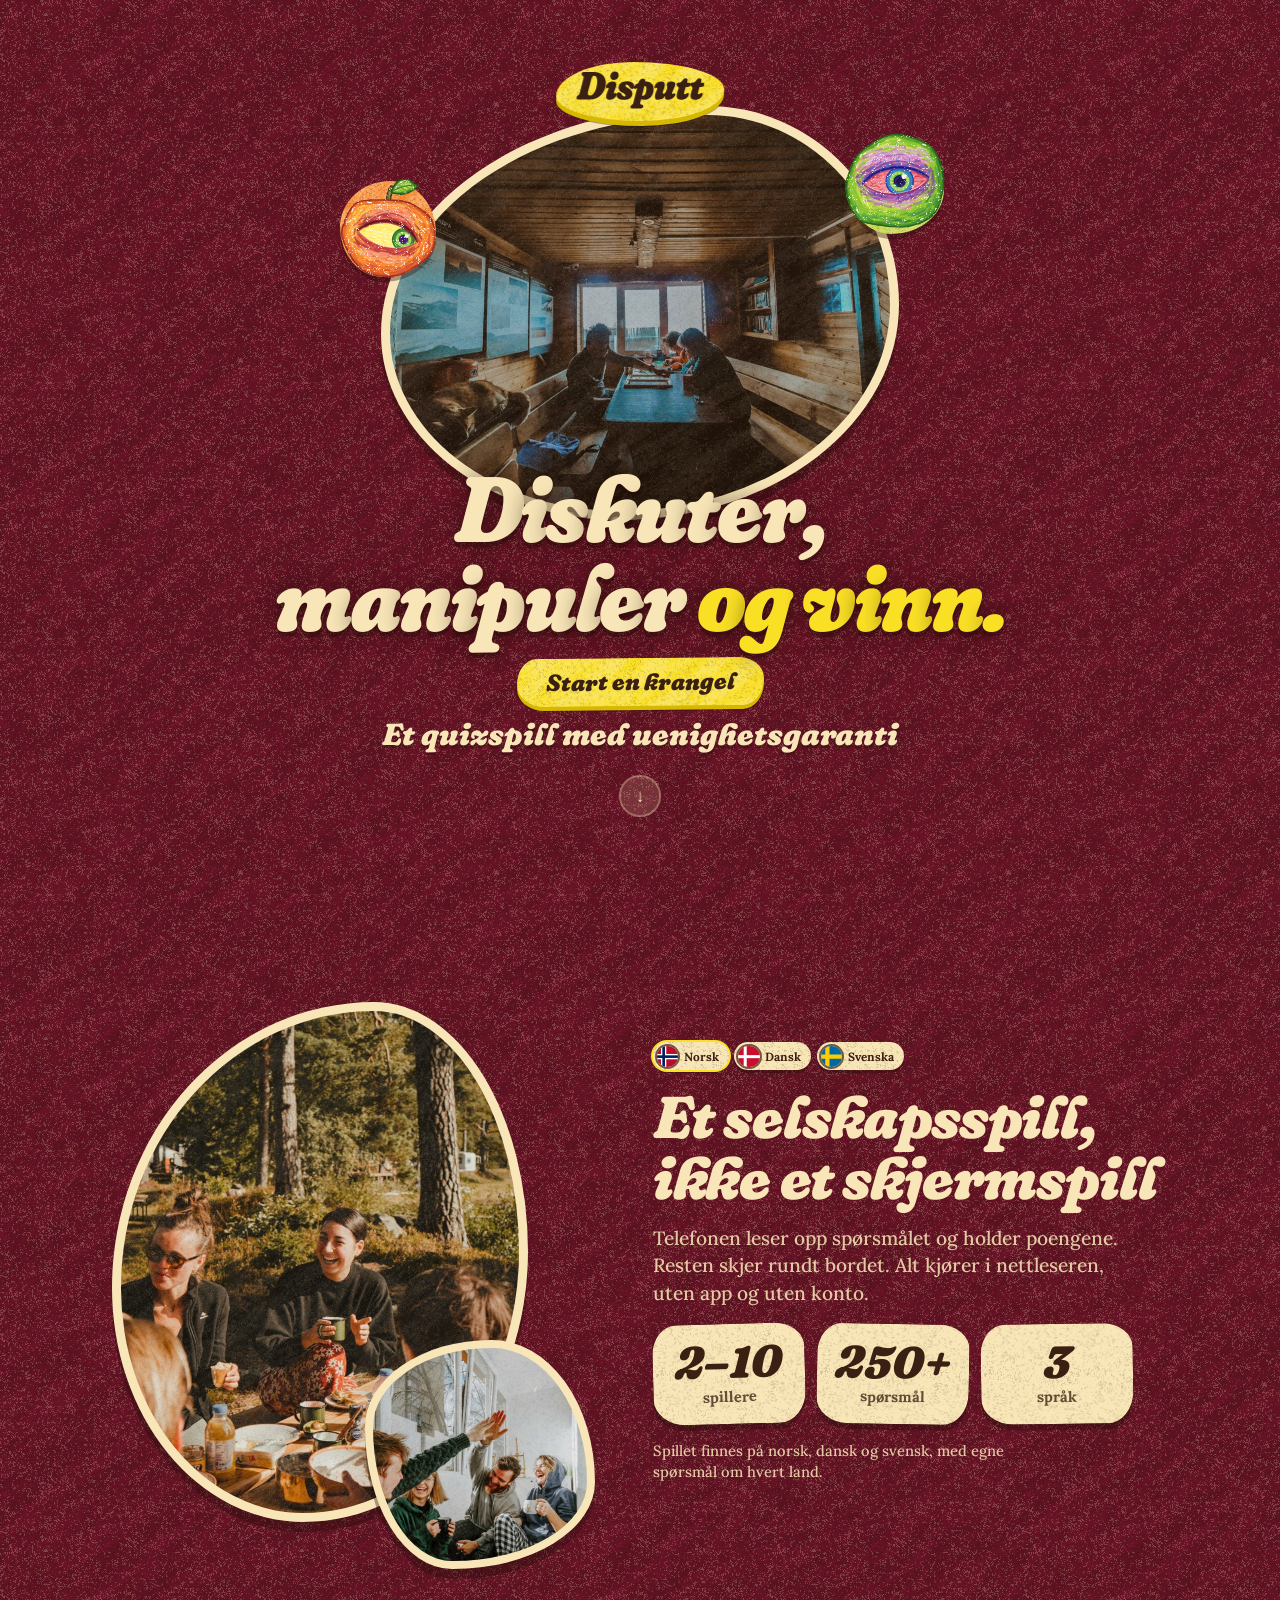
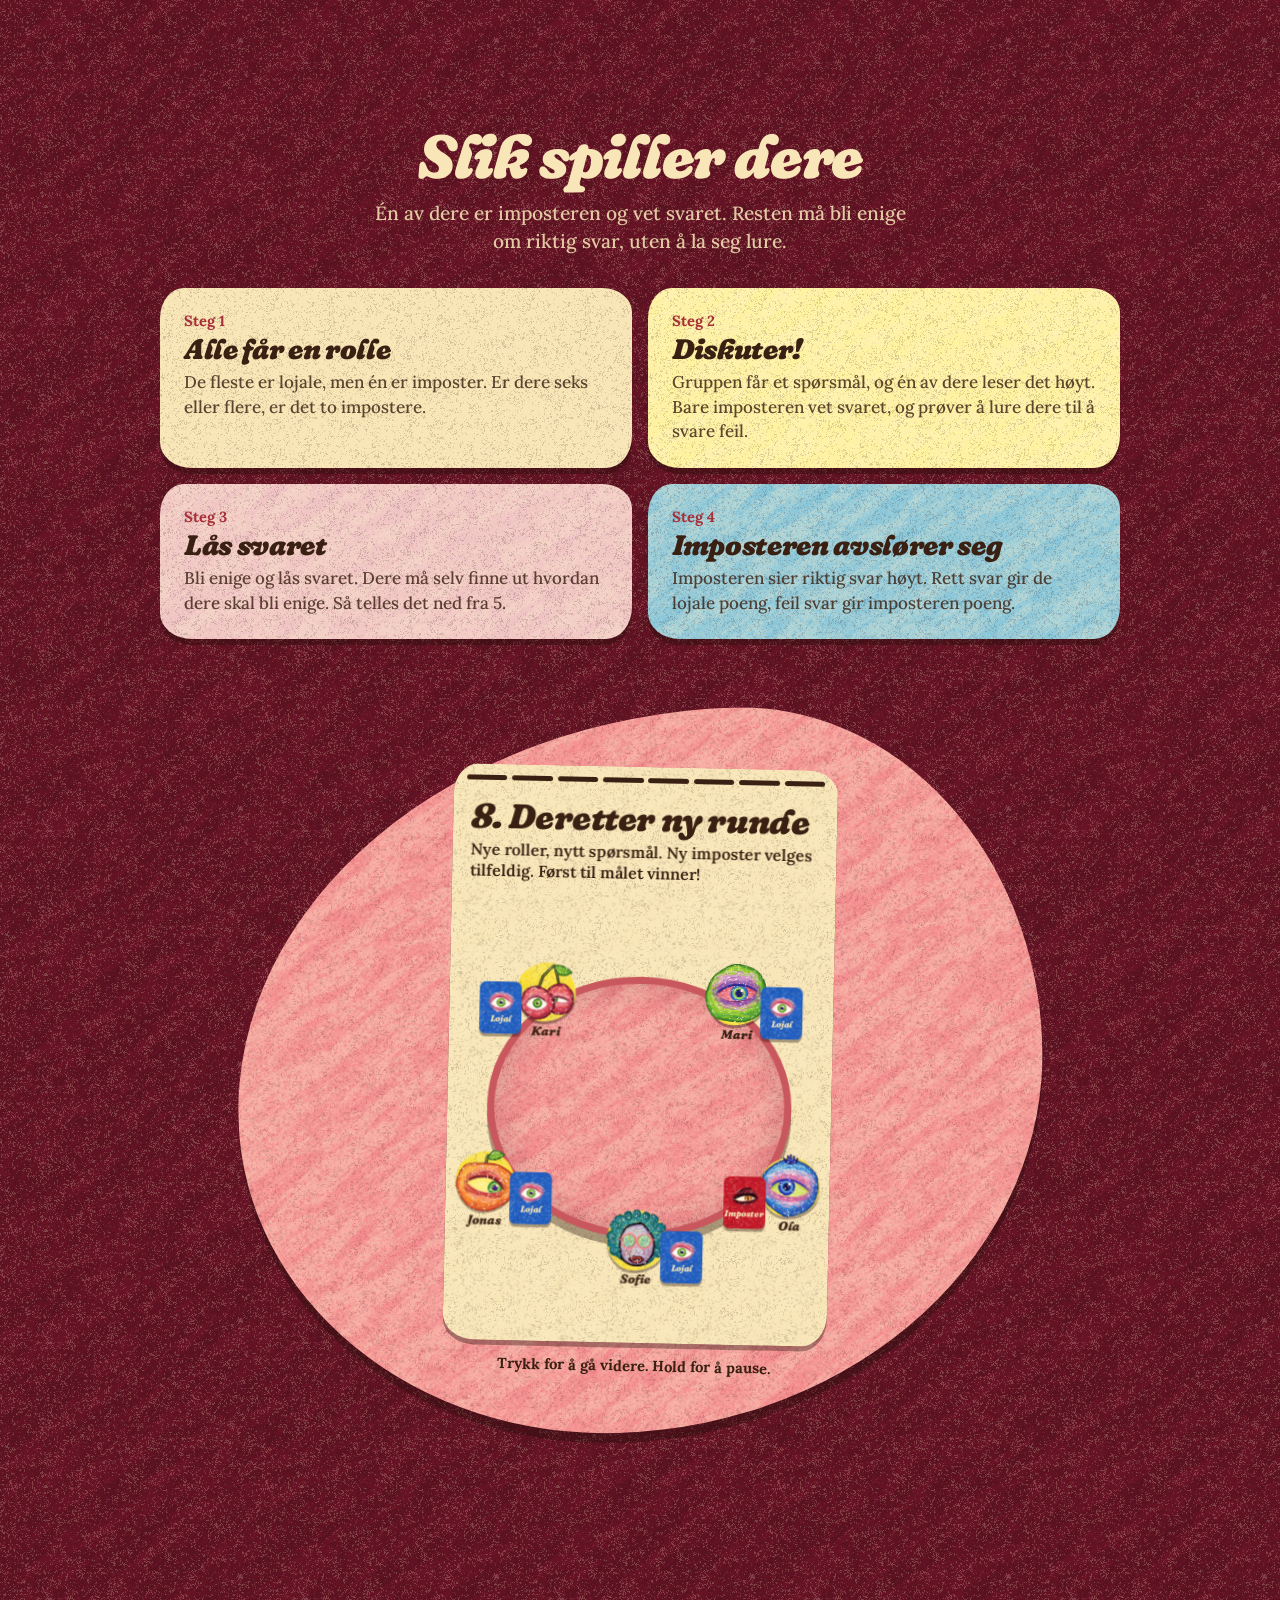
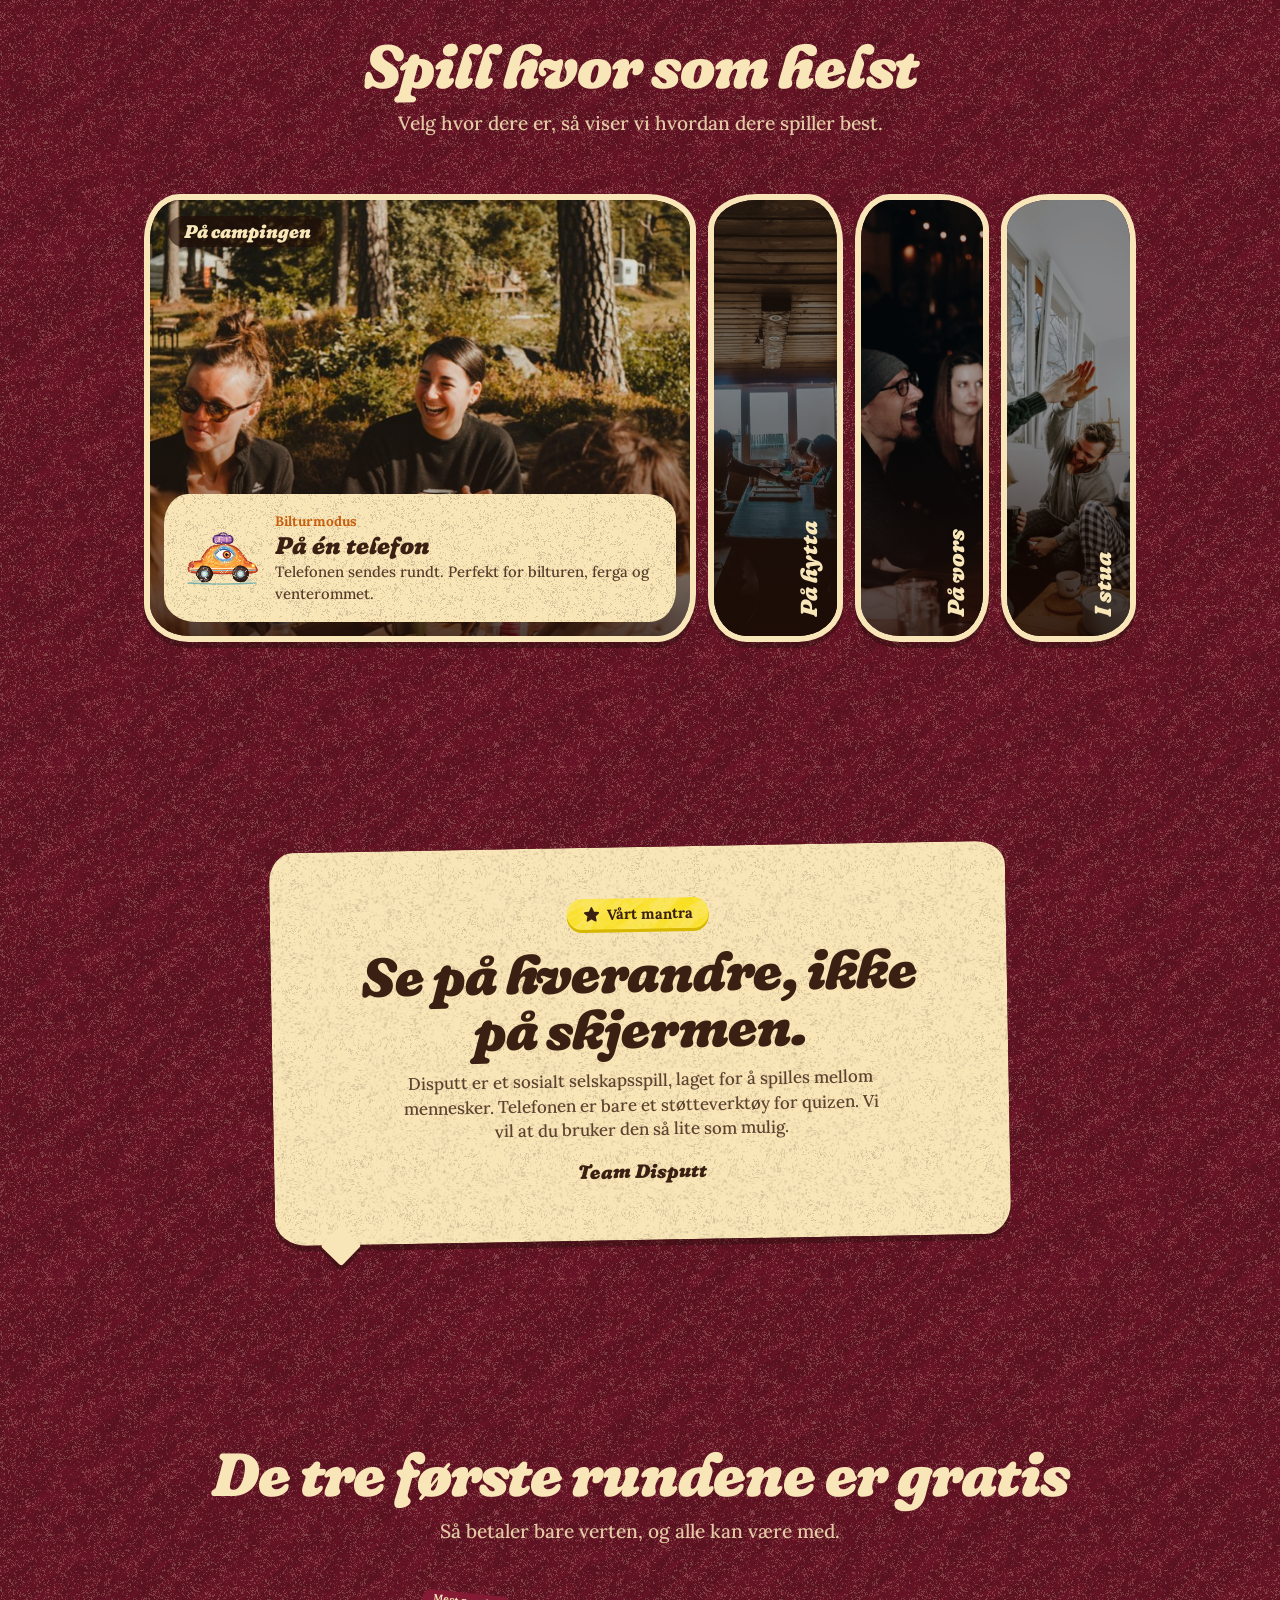
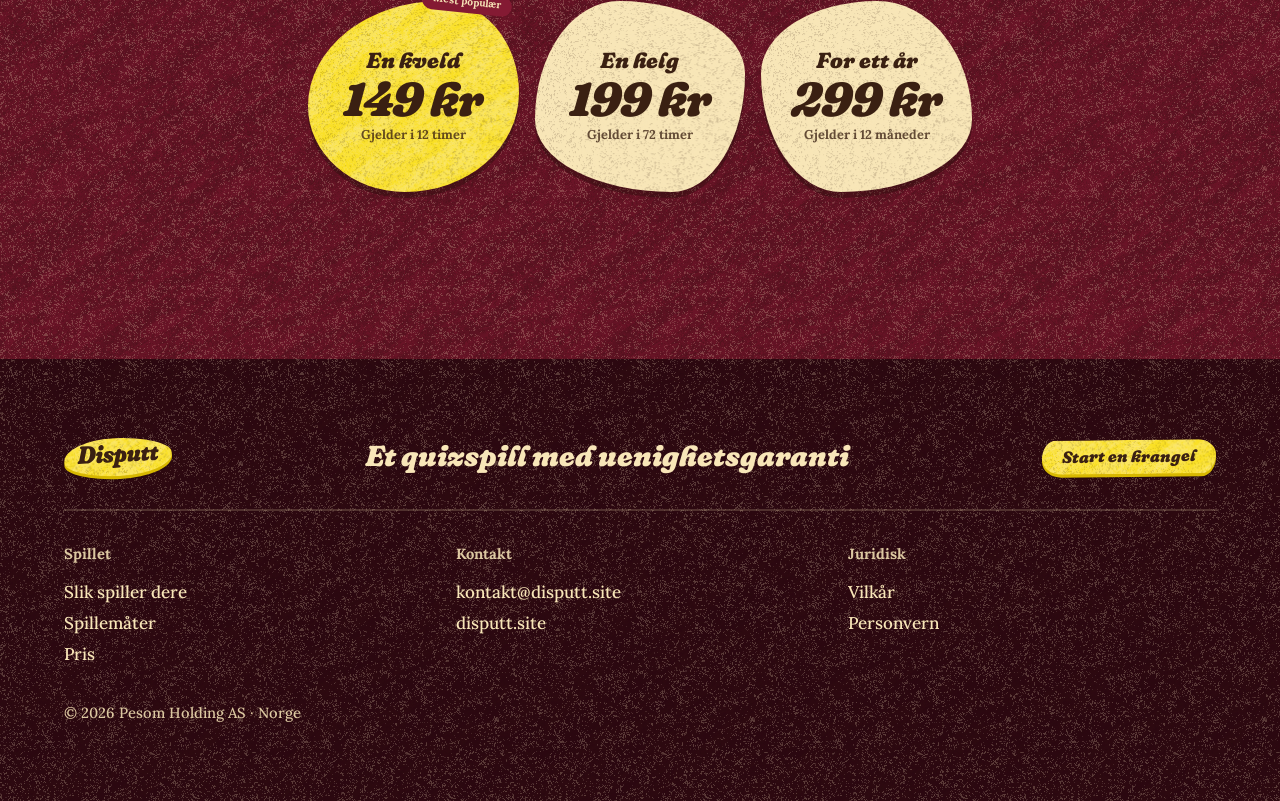
==== index.html @ 60e78ee9 "Ny seksjon «Spill hvor som helst»: fire bildestriper der den valgte vokser og viser modusen (norsk, " ====
<!doctype html>
<html lang="nb" data-sprak="no">
<head>
<meta charset="utf-8">
<meta name="viewport" content="width=device-width, initial-scale=1, viewport-fit=cover">
<title>Disputt: Diskuter, manipuler og vinn</title>
<meta name="description" content="Disputt er et quizspill med uenighetsgaranti for 2–10 venner. Én av dere er imposteren som vet svaret og prøver å lure resten. Ingen app, ingen konto.">
<link rel="canonical" href="https://playdisputt.com/">
<link rel="alternate" hreflang="nb" href="https://playdisputt.com/">
<link rel="alternate" hreflang="da" href="https://playdisputt.com/da/">
<link rel="alternate" hreflang="sv" href="https://playdisputt.com/sv/">
<link rel="alternate" hreflang="x-default" href="https://playdisputt.com/">
<meta name="theme-color" content="#6a1428">
<meta property="og:type" content="website">
<meta property="og:site_name" content="Disputt">
<meta property="og:locale" content="nb_NO">
<meta property="og:title" content="Disputt: Diskuter, manipuler og vinn">
<meta property="og:description" content="Et quizspill med uenighetsgaranti for 2–10 venner. Én av dere er imposteren og prøver å lure resten.">
<meta property="og:url" content="https://playdisputt.com/">
<meta property="og:image" content="https://playdisputt.com/assets/share/disputt-delingsbilde.jpg">
<meta name="twitter:card" content="summary_large_image">
<link rel="apple-touch-icon" href="/assets/icons/apple-touch-icon.png">
<script>try{var s=localStorage.getItem("playdisputt:sprak");if((s==="da"||s==="sv")&&location.pathname==="/"&&!location.hash)location.replace("/"+s+"/"+location.search)}catch(e){}</script>
<link rel="icon" href="/favicon.svg" type="image/svg+xml">
<link rel="preload" href="/assets/fonts/fraunces-italic.woff2" as="font" type="font/woff2" crossorigin>
<link rel="stylesheet" href="/css/tokens.css">
<link rel="stylesheet" href="/css/base.css">
<link rel="stylesheet" href="/css/components.css">
<link rel="stylesheet" href="/css/landing.css">
<style>

.zz { display: grid; grid-template-columns: 1fr 1.1fr; gap: clamp(2rem, 6vw, 6rem); align-items: center; }
.zz.rev .zt { order: -1; }
.zz .blob { width: min(100%, 26rem); aspect-ratio: 4 / 5; justify-self: center; }
.zt { display: grid; gap: var(--s-4); align-content: center; }
.zt .nums { justify-content: flex-start; }
.mini2 { display: grid; gap: var(--s-4); }
.mini2 .mode { grid-template-columns: 5rem 1fr; align-items: center; gap: var(--s-1) var(--s-4); padding: var(--s-4) var(--s-5); }
.mini2 .mode img { grid-row: span 3; width: 5rem; }
.mini2 .mode h3 { font-size: 1.4rem; }
.bubbles { display: grid; grid-template-columns: repeat(3, minmax(0, 1fr)); gap: var(--s-5); align-items: start; margin-top: var(--s-6); }
.bubbles .quote { padding: 2.8rem 2.4rem; }
.bubbles .quote:nth-child(1) { border-radius: var(--blob-b); rotate: -2deg; } .bubbles .quote:nth-child(2) { border-radius: var(--blob-c); margin-top: 2.4rem; rotate: 1.5deg; } .bubbles .quote:nth-child(3) { border-radius: var(--blob-d); rotate: -1deg; }
.bubbles .quote p { font-size: 1.2rem; }
.ratebar { display: flex; flex-wrap: wrap; align-items: center; justify-content: center; gap: var(--s-5); }
.coins { display: grid; grid-template-columns: repeat(3, minmax(0, 1fr)); gap: var(--s-5); max-width: 60rem; margin-inline: auto; }
.coin { position: relative; display: grid; justify-items: center; align-content: center; gap: 0.3rem; aspect-ratio: 1; padding: var(--s-5); text-align: center; color: var(--ink); background: var(--tex-grain), var(--cream); box-shadow: var(--shadow-2); }
.coin:nth-child(1) { border-radius: var(--blob-a); background: var(--tex-grain), var(--tex-light), var(--yellow); } .coin:nth-child(2) { border-radius: var(--blob-b); } .coin:nth-child(3) { border-radius: var(--blob-c); }
.coin b { font-family: var(--font-display); font-weight: 900; font-size: 1.36rem; line-height: 1.1; }
.coin .p { font-family: var(--font-display); font-weight: 900; font-size: clamp(2.6rem, 5.6vw, 4.2rem); line-height: 1; }
.coin span { font-weight: 700; color: rgb(var(--ink-rgb) / 0.78); }
.coin em { position: absolute; top: 12%; right: 10%; padding: 0.15rem 0.7rem; border-radius: var(--r-pill); font-style: normal; font-size: 0.78rem; font-weight: 800; color: var(--cream); background: var(--burgundy-600); rotate: 6deg; }
@media (max-width: 52rem) { .zz { grid-template-columns: 1fr; } .zz.rev .zt { order: 0; } .zz .blob { width: min(76vw, 21rem); } .bubbles { grid-template-columns: 1fr; } .bubbles .quote:nth-child(2) { margin-top: 0; } }

.zz .zt .lead { max-width: 30rem; }
.numbox { display: grid; grid-template-columns: repeat(3, minmax(0, 1fr)); gap: var(--s-3); max-width: 30rem; }
.numbox .card { display: grid; gap: 0.1rem; padding: var(--s-4) var(--s-3); text-align: center; }
.numbox .card:nth-child(1) { rotate: -1.5deg; } .numbox .card:nth-child(2) { rotate: 1deg; } .numbox .card:nth-child(3) { rotate: -0.8deg; }
.numbox b { font-family: var(--font-display); font-weight: 900; font-size: clamp(1.9rem, 3.6vw, 2.8rem); line-height: 1; }
.numbox span { font-size: var(--fs-small); font-weight: 700; color: rgb(var(--ink-rgb) / 0.78); }
.langs { display: grid; gap: var(--s-3); }
.langs p { font-size: var(--fs-small); color: var(--fg-muted); max-width: 26rem; }
.lrow { display: flex; flex-wrap: wrap; gap: 0.35rem; }
.lchip { display: inline-flex; align-items: center; gap: 0.35rem; padding: 0.21rem 0.63rem 0.21rem 0.25rem; font-size: 0.74rem; border-radius: var(--r-pill); font-weight: 800; color: var(--ink); background: var(--tex-grain), var(--cream); box-shadow: var(--shadow-1); }
a.lchip { text-decoration: none; transition: transform 0.25s var(--ease), box-shadow 0.25s; }
a.lchip:hover { transform: translateY(-2px) rotate(-1.5deg); }
a.lchip[aria-current] { box-shadow: 0 0 0 2px var(--yellow), var(--shadow-1); }
.lflag { position: relative; display: block; width: 1.33rem; aspect-ratio: 1; border-radius: 50%; overflow: hidden; box-shadow: 0 0 0 2px rgb(var(--ink-rgb) / 0.7); }
.lflag svg { display: block; width: 100%; height: 100%; }
.story-col { display: grid; justify-items: center; gap: var(--s-3); }
#rules { width: min(100%, 24rem); }
.story-col .rgS { width: 100%; }
.story-hint { font-size: var(--fs-small); color: var(--fg-muted); text-align: center; }
.calm .rv { transform: none; filter: none; transition: opacity 0.9s ease; transition-delay: var(--d, 0s); }
.calm .blob.rv { transform: none; }
.calm .rv.in { opacity: 1; }
.btn--slim { white-space: nowrap; }
/* the second blob over the first, at its bottom right */
.mantra { position: relative; display: grid; gap: var(--s-4); justify-items: center; padding: clamp(2rem, 5vw, 3.2rem) clamp(1.5rem, 5vw, 3.5rem) clamp(2.2rem, 5vw, 3.4rem); margin: 0; text-align: center; rotate: -1deg; }
.mantra::after { content: ''; position: absolute; left: 3.2rem; bottom: -0.9rem; width: 1.8rem; height: 1.8rem; background: var(--cream); rotate: 45deg; border-radius: 0.2rem; box-shadow: 4px 4px 0 var(--edge); z-index: -1; }
.mchip { display: inline-flex; align-items: center; gap: 0.45rem; padding: 0.3rem 0.95rem; border-radius: var(--r-pill); font-weight: 800; font-size: var(--fs-small); background: var(--tex-light), var(--yellow); box-shadow: 0 3px 0 var(--yellow-deep); }
.mchip svg { width: 1.1rem; height: 1.1rem; }
.mantra blockquote { margin: 0; display: grid; gap: var(--s-3); }
.mantra .m1 { font-family: var(--font-display); font-weight: 900; font-size: clamp(2rem, 5vw, 3.4rem); line-height: 1.02; letter-spacing: -0.02em; }
.mantra blockquote p:not(.m1) { max-width: 30rem; margin-inline: auto; color: rgb(var(--ink-rgb) / 0.82); }
.mantra figcaption { font-family: var(--font-display); font-weight: 900; font-size: 1.2rem; }
.calm .mantra.rv { transform: none; }
.duo { position: relative; justify-self: center; width: min(100%, 26rem); }
.duo > .blob { width: 100%; aspect-ratio: 4 / 5; }
.duo .duo-b { position: absolute; width: 55.2%; aspect-ratio: 1; right: -16%; bottom: -9%; z-index: 2; border-width: 0.5rem; }
/* the price blobs: 30 % smaller, the text and what is in them as before */
.coins { align-items: center; gap: var(--s-4); max-width: 41.5rem; }
.coin { width: 100%; justify-self: center; aspect-ratio: 212 / 192; padding: 0.3rem; gap: 0.16rem; }
.coin b, .coin .p { white-space: nowrap; }
.coin .p { font-size: 2.96rem; letter-spacing: -0.02em; }
.coin span { text-wrap: balance; max-width: 9.5rem; font-size: 0.8rem; }
.coin em { top: -0.5rem; right: 0.4rem; font-size: 0.64rem; }
.calm .duo.rv { transform: none; }
@media (max-width: 40rem) {
  .coins { gap: 0.4rem; max-width: none; }
  .coin { padding: 0.15rem; gap: 0.08rem; }
  .coin b { font-size: 0.8rem; }
  .coin .p { font-size: 1.55rem; }
  .coin span { font-size: 0.62rem; max-width: 5.6rem; line-height: 1.15; }
  .coin em { font-size: 0.5rem; padding: 0.1rem 0.45rem; top: -0.4rem; right: 0; }
}
@media (max-width: 24rem) { .coin .p { font-size: 1.35rem; } .coin b { font-size: 0.72rem; } .coin span { font-size: 0.56rem; max-width: 3.9rem; } }
/* «ca. 109 DKK» under the price on the Danish and Swedish pages (landing_i18n.py): small, after all the rules above so that it wins */
.coin .p small { display: block; margin-top: 0.3rem; font-family: var(--font-text); font-size: 0.9rem; font-weight: 700; letter-spacing: 0; line-height: 1; white-space: nowrap; color: rgb(var(--ink-rgb) / 0.7); }
@media (max-width: 40rem) { .coin .p small { margin-top: 0.12rem; font-size: 0.5rem; } }
@media (max-width: 24rem) { .coin .p small { font-size: 0.44rem; } }
/* «NOK» is wider than «kr»: on a phone the price in Danish and Swedish is a little smaller so that it stays inside the blob */
@media (max-width: 40rem) { html[lang='da'] .coin .p, html[lang='sv'] .coin .p { font-size: 1.2rem; } html[lang='da'] .coin .p small, html[lang='sv'] .coin .p small { font-size: 0.46rem; } html[lang='da'] .coin span, html[lang='sv'] .coin span { font-size: 0.54rem; } }
@media (max-width: 24rem) { html[lang='da'] .coin .p, html[lang='sv'] .coin .p { font-size: 0.98rem; } html[lang='da'] .coin .p small, html[lang='sv'] .coin .p small { font-size: 0.4rem; } html[lang='da'] .coin span, html[lang='sv'] .coin span { font-size: 0.48rem; } }
@media (max-width: 52rem) { .duo { width: min(70vw, 19rem); margin-right: 3rem; } }
@media (max-width: 52rem) { .zz .story-col { order: 2; } .numbox { max-width: none; } #rules { width: min(100%, 22rem); } }

.slik-head { display: grid; gap: var(--s-3); justify-items: center; text-align: center; margin-bottom: var(--s-6); }
.slik-head .lead { max-width: 34rem; }
.story-col { display: grid; justify-items: center; gap: var(--s-3); width: min(100%, 24rem); }
.story-col #rules, .phone #rules { width: 100%; }
.below { margin-top: clamp(2.5rem, 6vw, 4.5rem); }

/* 1 Spotlys: the four steps as cards in a grid, the story on a big pink blob */
.v1 .steps4 { grid-template-columns: 1fr 1fr; gap: var(--s-4); }
.v1 .steps4 li { grid-template-columns: 1fr; align-content: start; gap: 0.3rem; padding: var(--s-5); border: 0; color: var(--ink); border-radius: var(--r-card); background: var(--tex-grain), var(--cream); box-shadow: var(--shadow-2); }
.v1 .steps4 li:nth-child(2) { background: var(--tex-grain), var(--tex-light), var(--yellow-pale); } .v1 .steps4 li:nth-child(3) { background: var(--tex-grain), var(--tex-light), var(--pink-pale); } .v1 .steps4 li:nth-child(4) { background: var(--tex-grain), var(--tex-light), var(--blue-light); }
.v1 .steps4 li:last-child { border-bottom: 0; }
.v1 .steps4 .n { font-family: var(--font-text); font-size: 0.92rem; font-weight: 800; line-height: 1.2; color: var(--burgundy-500); } .v1 .steps4 p { color: rgb(var(--ink-rgb) / 0.82); }
.spot { position: relative; display: grid; place-items: center; padding: 3.5rem 0; }
.spot::before { content: ''; position: absolute; inset: 0 8%; border-radius: var(--blob-a); background: var(--tex-grain), var(--tex-light), var(--pink); box-shadow: var(--shadow-3); rotate: -2deg; animation: morph 18s ease-in-out infinite; }
.spot .story-col { position: relative; rotate: 1.2deg; }
.spot .story-hint { color: var(--ink); font-weight: 700; }
@media (max-width: 40rem) { .v1 .steps4 { grid-template-columns: 1fr; } .spot { padding: 3.5rem 0 3.2rem; } .spot::before { inset: 0 -4%; border-radius: 4rem 6rem 4.5rem 7rem / 6rem 4rem 7rem 4.5rem; animation: none; } .story-hint span { display: block; } .ft .btn--slim:not(.sticky-cta) { display: none; } }

/* 2 Telefon: the story inside a phone, two of the players peeking out behind it */
.v2 .steps4 { max-width: 40rem; margin-inline: auto; }
.phone-wrap { position: relative; display: grid; justify-items: center; }
.phone { position: relative; z-index: 2; width: min(100%, 26.5rem); padding: 0.75rem; border-radius: 3rem; background: var(--ink); box-shadow: inset 0 0 0 3px rgb(var(--cream-rgb) / 0.2), var(--shadow-3); }
.phone::before { content: ''; position: absolute; z-index: 3; left: 50%; top: 1.15rem; width: 5rem; height: 1.15rem; translate: -50% 0; border-radius: 1rem; background: var(--ink); box-shadow: inset 0 0 0 2px rgb(var(--cream-rgb) / 0.2); }
.phone #rules { width: 100%; }
.phone .rgS { border-radius: 2.3rem; box-shadow: none; }
.phone .rgS__bars { top: 1.9rem; }
.phone .rgS__top { padding-top: 2.6rem; }
.phone-wrap .avatar { position: absolute; z-index: 1; --size: clamp(4rem, 8vw, 6.4rem); box-shadow: 0 5px 0 var(--edge); }
.phone-wrap .pa1 { left: calc(50% - 21rem); top: 12%; --tilt: -8deg; } .phone-wrap .pa2 { right: calc(50% - 21rem); bottom: 14%; --tilt: 7deg; --delay: -3s; }
.v2 .story-hint { margin-top: var(--s-3); }
@media (max-width: 60rem) { .phone-wrap .avatar { display: none; } }

/* 3 Gult bånd: the story on a yellow band across the whole page */
.v3 .steps4 { max-width: 44rem; margin-inline: auto; }
.band3 { position: relative; margin-top: clamp(3rem, 7vw, 5rem); padding: clamp(3rem, 7vw, 5rem) var(--pad); color: var(--ink); background: var(--tex-grain), var(--tex-light), var(--yellow); border-radius: 44px 64px 0 0 / 34px 46px 0 0; box-shadow: 0 -6px 0 var(--edge); }
.band3 .in3 { width: min(100% , 62rem); margin-inline: auto; display: grid; grid-template-columns: 1fr auto; gap: clamp(2rem, 6vw, 5rem); align-items: center; }
.band3 h3 { font-size: clamp(2rem, 4.4vw, 3.4rem); line-height: 1; }
.band3 p { margin-top: var(--s-3); font-size: var(--fs-lead); max-width: 26rem; color: rgb(var(--ink-rgb) / 0.82); }
.band3 .arrow { display: inline-block; margin-top: var(--s-4); font-family: var(--font-display); font-weight: 900; font-size: 1.3rem; }
.band3 .story-hint { color: rgb(var(--ink-rgb) / 0.8); font-weight: 700; }
.band3 #rules { width: min(100%, 24rem); }
@media (max-width: 52rem) { .band3 .in3 { grid-template-columns: 1fr; text-align: center; } .band3 p { margin-inline: auto; } .band3 .story-col { margin-inline: auto; } }

/* 4 Papirkort: the four steps in a row, the story in a paper card with the eight moments of a round next to it */
.v4 .steps4 { grid-template-columns: repeat(4, minmax(0, 1fr)); gap: var(--s-4); }
.v4 .steps4 li { grid-template-columns: 1fr; gap: 0.4rem; padding: var(--s-4) 0 0; border-top: 4px solid var(--yellow); border-bottom: 0 !important; }
.v4 .steps4 li:nth-child(2) { border-color: var(--orange); } .v4 .steps4 li:nth-child(3) { border-color: var(--pink); } .v4 .steps4 li:nth-child(4) { border-color: var(--blue-light); }
.v4 .steps4 h3 { font-size: 1.3rem; } .v4 .steps4 p { font-size: var(--fs-small); }
.paper4 { display: grid; grid-template-columns: auto 1fr; gap: clamp(2rem, 5vw, 4rem); align-items: center; padding: clamp(1.6rem, 4vw, 3rem); color: var(--ink); }
.paper4 h3 { font-size: clamp(1.7rem, 3vw, 2.4rem); line-height: 1.05; }
.paper4 .lead { margin-top: var(--s-2); color: rgb(var(--ink-rgb) / 0.82); }
.eight { display: flex; flex-wrap: wrap; gap: var(--s-2); margin: var(--s-4) 0 0; padding: 0; list-style: none; }
.eight li { display: inline-flex; align-items: center; gap: 0.5rem; padding: 0.3rem 0.8rem 0.3rem 0.35rem; border-radius: var(--r-pill); font-weight: 700; font-size: var(--fs-small); background: rgb(var(--ink-rgb) / 0.09); }
.eight b { display: grid; place-items: center; width: 1.6rem; height: 1.6rem; border-radius: 50%; font-family: var(--font-display); font-weight: 900; font-size: 0.95rem; background: var(--tex-light), var(--yellow); }
.paper4 .story-hint { color: rgb(var(--ink-rgb) / 0.78); }
@media (max-width: 60rem) { .v4 .steps4 { grid-template-columns: 1fr 1fr; } .paper4 { grid-template-columns: 1fr; justify-items: center; } }
@media (max-width: 40rem) { .v4 .steps4 { grid-template-columns: 1fr; } }

/* 5 Klistremerke: the story tilted like a sticker, with a «Trykk!» badge */
.v5 .steps4 { max-width: 40rem; margin-inline: auto; }
.sticker { position: relative; display: grid; justify-items: center; gap: var(--s-3); }
.sticker .story-col { position: relative; rotate: -2.2deg; padding: 0.6rem; border-radius: var(--r-card); background: var(--cream); box-shadow: var(--shadow-3); }
.sticker .story-col .story-hint { color: var(--ink); padding-bottom: 0.2rem; font-weight: 700; }
.badge5 { position: absolute; z-index: 3; right: calc(50% - 15.5rem); top: -1.6rem; display: grid; place-items: center; width: 5.6rem; height: 5.6rem; padding: 0.6rem; border-radius: 50% 46% 54% 48% / 48% 52% 48% 52%; text-align: center; font-family: var(--font-display); font-weight: 900; font-size: 1.15rem; line-height: 1; color: var(--ink); background: var(--tex-grain), var(--tex-light), var(--yellow); box-shadow: 0 5px 0 var(--yellow-deep), 0 5px 0 1px var(--edge); rotate: 12deg; animation: wobble 5s ease-in-out infinite; }
.sticker .avatar { position: absolute; z-index: 3; --size: 4.6rem; box-shadow: 0 5px 0 var(--edge); }
.sticker .sa1 { left: calc(50% - 17.5rem); bottom: 4rem; --tilt: -7deg; } 
.scr { display: inline-block; padding-bottom: 0.28em; background: url('/assets/art/scribble-underline.svg') left bottom / 100% 0.42em no-repeat; }
@media (max-width: 52rem) { .badge5 { right: calc(50% - 12.5rem); } .sticker .sa1 { display: none; } }

.p4 { display: flex; gap: 0.75rem; height: 28rem; width: min(100%, 62rem); margin-inline: auto; }
.p4-p { position: relative; flex: 1 1 0; min-width: 0; padding: 0; overflow: hidden; cursor: pointer; text-align: left; font: inherit; color: var(--cream); background: var(--burgundy-900); border: 0.4rem solid var(--cream); border-radius: 2.2rem 3rem 2.4rem 2.8rem / 2.8rem 2.2rem 3rem 2.4rem; box-shadow: var(--shadow-2); transition: flex-grow 0.65s var(--ease-out); -webkit-tap-highlight-color: transparent; }
.p4-p:nth-child(even) { border-radius: 3rem 2.2rem 2.8rem 2.4rem / 2.2rem 3rem 2.4rem 2.8rem; }
.p4-p > img { position: absolute; inset: 0; width: 100%; height: 100%; object-fit: cover; transition: scale 0.8s var(--ease-out), filter 0.4s; filter: brightness(0.7) saturate(0.85); }
.p4-p::after { content: ''; position: absolute; inset: 0; background: linear-gradient(to top, rgb(var(--shadow-rgb) / 0.75), transparent 55%); pointer-events: none; }
.p4-p .cap { position: absolute; z-index: 2; right: 1rem; bottom: 1.2rem; font-family: var(--font-display); font-weight: 900; font-size: 1.45rem; line-height: 1; writing-mode: vertical-rl; rotate: 180deg; white-space: nowrap; transition: opacity 0.3s; }
.p4-p .cap2 { position: absolute; z-index: 2; top: 1rem; left: 1.1rem; padding: 0.35rem 1rem; border-radius: var(--r-pill); font-family: var(--font-display); font-weight: 900; font-size: 1.15rem; line-height: 1.1; color: var(--cream); background: rgb(var(--shadow-rgb) / 0.6); opacity: 0; transition: opacity 0.3s; }
.p4-p:hover > img { filter: brightness(0.85) saturate(1); }
.p4-p[aria-expanded='true'] { flex-grow: 4.4; }
.p4-p[aria-expanded='true'] > img { filter: none; scale: 1.03; }
.p4-p[aria-expanded='true'] .cap { opacity: 0; }
.p4-p[aria-expanded='true'] .cap2 { opacity: 1; transition-delay: 0.3s; }
.p4-p:focus-visible { outline: 3px solid var(--yellow); outline-offset: 4px; }
.p4-t { position: absolute; z-index: 3; left: 0.9rem; right: 0.9rem; bottom: 0.9rem; display: grid; grid-template-columns: 4.6rem 1fr; gap: 1rem; align-items: center; padding: 1.1rem 1.3rem; color: var(--ink); background: var(--tex-grain), var(--cream); border-radius: var(--r-card); opacity: 0; translate: 0 14px; pointer-events: none; transition: opacity 0.3s, translate 0.4s var(--ease-out); }
.p4-p[aria-expanded='true'] .p4-t { opacity: 1; translate: 0 0; transition-delay: 0.3s; }
.p4-t img { width: 100%; height: auto; }
.p4-t .k { display: block; font-size: 0.85rem; font-weight: 800; color: var(--orange-deep); }
.p4-t b { display: block; font-family: var(--font-display); font-weight: 900; font-size: 1.5rem; line-height: 1.05; margin: 0.05rem 0 0.2rem; }
.p4-t .p { display: block; font-size: 0.93rem; color: rgb(var(--ink-rgb) / 0.85); }
@media (max-width: 44rem) {
  .p4 { flex-direction: column; height: auto; gap: 0.6rem; }
  .p4-p { flex: none; height: 5.2rem; transition: height 0.6s var(--ease-out); }
  .p4-p[aria-expanded='true'] { height: 23rem; }
  .p4-p .cap { writing-mode: horizontal-tb; rotate: 0deg; left: 1.1rem; right: auto; bottom: 1.5rem; font-size: 1.35rem; }
  .p4-p .cap2 { font-size: 1.05rem; top: 0.8rem; left: 0.9rem; }
  .p4-t { grid-template-columns: 3.6rem 1fr; padding: 0.9rem 1rem; gap: 0.8rem; }
  .p4-t b { font-size: 1.3rem; }
}
@media (prefers-reduced-motion: reduce) { .p4-p, .p4-p > img, .p4-t, .p4-p .cap2 { transition: none; } }

.cards2 { display: grid; grid-template-columns: 1fr 1fr; gap: var(--s-5); } @media (max-width: 52rem) { .cards2 { grid-template-columns: 1fr; } }
</style>
</head>
<body class="calm">
<header class="hero">
  <div class="stack">
    <a class="logo-sticker hero-logo" href="#" aria-label="Disputt"><img src="/assets/logo/disputt-logo.svg" alt="Disputt" width="300" height="130"></a>
    <figure class="blob blob--xl cf">
      <img src="/img/hytta.jpg" alt="" style="object-position: 52% 62%"><img src="/img/kveld.jpg" alt="" style="object-position: 52% 50%"><img src="/img/te.jpg" alt="" style="object-position: 50% 52%"><img src="/img/kort.jpg" alt="" style="object-position: 50% 42%">
    </figure>
    <span class="avatar floaty ey e1" style="--tile: var(--orange)" aria-hidden="true"><img src="/assets/avatars/mandarin.svg" alt=""></span>
    <span class="avatar floaty ey e2" style="--tile: var(--lime-light)" aria-hidden="true"><img src="/assets/avatars/lime.svg" alt=""></span>
    <h1 class="ta" aria-label="Diskuter, manipuler og vinn.">Diskuter, manipuler <span class="y">og vinn.</span></h1>
  </div>
  <div class="cta">
    <a class="btn btn--slim" href="https://disputt.site/">Start en krangel</a>
    <p class="tag">Et quizspill med uenighetsgaranti</p>
  </div>
  <a class="cue" href="#om" aria-label="Bla ned">↓</a>
</header>
<a class="btn btn--slim sticky-cta" href="https://disputt.site/">Start en krangel</a>
<main class="v1">
<section id="om" class="sec"><div class="wrap zz">
  <div class="duo rv"><figure class="blob"><img src="/img/camping.jpg" alt="" style="object-position:50% 52%"></figure><figure class="blob blob--c duo-b"><img src="/img/stue.jpg" alt="" style="object-position:55% 52%"></figure></div>
  <div class="zt"><div class="lrow rv"><a class="lchip" href="/" aria-current="page" data-sprak="no" hreflang="nb"><span class="lflag"><svg viewBox="0 0 22 16" preserveAspectRatio="xMidYMid slice"><rect width="22" height="16" fill="#ba0c2f"/><rect x="6" width="4" height="16" fill="#fff"/><rect y="6" width="22" height="4" fill="#fff"/><rect x="7" width="2" height="16" fill="#00205b"/><rect y="7" width="22" height="2" fill="#00205b"/></svg></span>Norsk</a><a class="lchip" href="/da/" data-sprak="da" hreflang="da"><span class="lflag"><svg viewBox="0 0 37 28" preserveAspectRatio="xMidYMid slice"><rect width="37" height="28" fill="#c8102e"/><rect x="12" width="4" height="28" fill="#fff"/><rect y="12" width="37" height="4" fill="#fff"/></svg></span>Dansk</a><a class="lchip" href="/sv/" data-sprak="sv" hreflang="sv"><span class="lflag"><svg viewBox="0 0 16 10" preserveAspectRatio="xMidYMid slice"><rect width="16" height="10" fill="#006aa7"/><rect x="5" width="2" height="10" fill="#fecc02"/><rect y="4" width="16" height="2" fill="#fecc02"/></svg></span>Svenska</a></div><h2 class="big">Et selskapsspill, ikke et skjermspill</h2><p class="lead rv">Telefonen leser opp spørsmålet og holder poengene. Resten skjer rundt bordet. Alt kjører i nettleseren, uten app og uten konto.</p><div class="numbox"><div class="card card--paper rv" style="--d:0.0s"><b>2–10</b><span>spillere</span></div><div class="card card--paper rv" style="--d:0.1s"><b>250+</b><span>spørsmål</span></div><div class="card card--paper rv" style="--d:0.2s"><b>3</b><span>språk</span></div></div><div class="langs rv"><p>Spillet finnes på norsk, dansk og svensk, med egne spørsmål om hvert land.</p></div></div>
</div></section>

<section id="slik" class="sec"><div class="wrap mid"><div class="slik-head"><h2 class="h2">Slik spiller dere</h2><p class="lead rv">Én av dere er imposteren og vet svaret. Resten må bli enige om riktig svar, uten å la seg lure.</p></div><ol class="steps4"><li class="rv" style="--d:0.0s"><span class="n">Steg 1</span><div><h3>Alle får en rolle</h3><p>De fleste er lojale, men én er imposter. Er dere seks eller flere, er det to impostere.</p></div></li><li class="rv" style="--d:0.08s"><span class="n">Steg 2</span><div><h3>Diskuter!</h3><p>Gruppen får et spørsmål, og én av dere leser det høyt. Bare imposteren vet svaret, og prøver å lure dere til å svare feil.</p></div></li><li class="rv" style="--d:0.16s"><span class="n">Steg 3</span><div><h3>Lås svaret</h3><p>Bli enige og lås svaret. Dere må selv finne ut hvordan dere skal bli enige. Så telles det ned fra 5.</p></div></li><li class="rv" style="--d:0.24s"><span class="n">Steg 4</span><div><h3>Imposteren avslører seg</h3><p>Imposteren sier riktig svar høyt. Rett svar gir de lojale poeng, feil svar gir imposteren poeng.</p></div></li></ol><div class="spot below rv"><div class="story-col"><div id="rules" aria-label="Slik spiller dere" translate="no"></div><p class="story-hint"><span>Trykk for å gå videre.</span> <span>Hold for å pause.</span></p></div></div></div></section>

<section id="maater" class="sec"><div class="wrap"><div class="sec-head center"><h2 class="h2">Spill hvor som helst</h2><p class="lead rv">Velg hvor dere er, så viser vi hvordan dere spiller best.</p></div><div class="p4 rv" translate="no"><button class="p4-p" type="button" aria-expanded="true"><img src="/img/camping.jpg" alt="" style="object-position:50% 52%"><span class="cap">På campingen</span><span class="cap2" aria-hidden="true">På campingen</span><span class="p4-t"><img src="/assets/art/bil.svg" alt=""><span><span class="k">Bilturmodus</span><b>På én telefon</b><span class="p">Telefonen sendes rundt. Perfekt for bilturen, ferga og venterommet.</span></span></span></button><button class="p4-p" type="button" aria-expanded="false"><img src="/img/hytta.jpg" alt="" style="object-position:52% 62%"><span class="cap">På hytta</span><span class="cap2" aria-hidden="true">På hytta</span><span class="p4-t"><img src="/assets/art/hytte.svg" alt=""><span><span class="k">Hytteturmodus</span><b>På hver sin telefon</b><span class="p">Alle blir med fra sin egen telefon, med en kode eller QR-kode. Perfekt for hytta og vorspielet.</span></span></span></button><button class="p4-p" type="button" aria-expanded="false"><img src="/img/vors.jpg" alt="" style="object-position:38% 40%"><span class="cap">På vors</span><span class="cap2" aria-hidden="true">På vors</span><span class="p4-t"><img src="/assets/art/hytte.svg" alt=""><span><span class="k">Hytteturmodus</span><b>På hver sin telefon</b><span class="p">Alle blir med fra sin egen telefon, med en kode eller QR-kode. Perfekt for hytta og vorspielet.</span></span></span></button><button class="p4-p" type="button" aria-expanded="false"><img src="/img/stue.jpg" alt="" style="object-position:55% 52%"><span class="cap">I stua</span><span class="cap2" aria-hidden="true">I stua</span><span class="p4-t"><img src="/assets/art/bil.svg" alt=""><span><span class="k">Bilturmodus</span><b>På én telefon</b><span class="p">Telefonen sendes rundt. Perfekt for bilturen, ferga og venterommet.</span></span></span></button></div></div></section>

<section id="mantra" class="sec"><div class="wrap narrow">
  <figure class="mantra card card--paper rv">
    <span class="mchip"><svg viewBox="0 0 24 24" aria-hidden="true"><path d="M12 3L14.65 8.96L21.13 9.63L16.28 13.99L17.64 20.37L12 17.1L6.36 20.37L7.72 13.99L2.87 9.63L9.35 8.96Z" fill="currentColor" stroke="currentColor" stroke-width="2.4" stroke-linejoin="round"/></svg>Vårt mantra</span>
    <blockquote><p class="m1">Se på hverandre, ikke på skjermen.</p><p>Disputt er et sosialt selskapsspill, laget for å spilles mellom mennesker. Telefonen er bare et støtteverktøy for quizen. Vi vil at du bruker den så lite som mulig.</p></blockquote>
    <figcaption>Team Disputt</figcaption>
  </figure>
</div></section>

<section id="pris" class="sec"><div class="wrap">
  <div class="sec-head center"><h2 class="h2">De tre første rundene er gratis</h2><p class="lead rv">Så betaler bare verten, og alle kan være med.</p></div>
  <div class="coins">
    <div class="coin rv"><em>Mest populær</em><b>En kveld</b><div class="p">149 kr</div><span>Gjelder i 12 timer</span></div>
    <div class="coin rv" style="--d:.1s"><b>En helg</b><div class="p">199 kr</div><span>Gjelder i 72 timer</span></div>
    <div class="coin rv" style="--d:.2s"><b>For ett år</b><div class="p">299 kr</div><span>Gjelder i 12 måneder</span></div>
  </div>
</div></section>
</main>
<footer class="ft">
  <div class="wrap">
    <div class="ft-top"><a class="logo-sticker logo-sticker--sm" href="#" aria-label="Disputt"><img src="/assets/logo/disputt-logo.svg" alt="Disputt" width="300" height="130"></a><span class="tg">Et quizspill med uenighetsgaranti</span><a class="btn btn--slim" href="https://disputt.site/">Start en krangel</a></div>
    <div class="ft-cols">
      <div><h5>Spillet</h5><a href="#slik">Slik spiller dere</a><a href="#maater">Spillemåter</a><a href="#pris">Pris</a></div>
      <div><h5>Kontakt</h5><a href="mailto:kontakt@disputt.site">kontakt@disputt.site</a><a href="https://disputt.site/">disputt.site</a></div>
      <div><h5>Juridisk</h5><a href="https://disputt.site/vilkar.html">Vilkår</a><a href="https://disputt.site/personvern.html">Personvern</a></div>
    </div>
    <p class="ft-legal">© 2026 Pesom Holding AS · Norge</p>
  </div>
</footer>
<script src="/js/landing.js"></script>
<script type="module">

// The game's own animated rules ("Slik spiller dere"), drawn by the same Preact component the game uses (public/js/regler/).
import('/js/vendor/htm-preact.js').then(async ({ html, render }) => {
  const { setLang } = await import('/js/i18n/lang.js'); // the story is the game's own, in the language of the page
  setLang(document.documentElement.dataset.sprak || 'no'); // (data-sprak: the game's lang.js rewrites <html lang> itself as soon as it is loaded)
  const { RulesHub } = await import('/js/regler/hub.js');
  render(html`<${RulesHub} />`, document.getElementById('rules'));
}).catch((e) => { document.getElementById('rules').textContent = 'Kunne ikke laste animasjonen.'; console.error(e); });

(() => {
  const panels = [...document.querySelectorAll('.p4-p')];
  panels.forEach((b) => b.addEventListener('click', () => panels.forEach((o) => o.setAttribute('aria-expanded', o === b ? 'true' : 'false'))));
})();

</script>
</body>
</html>
---- css/tokens.css ----
/* ==========================================================================
   DISPUTT DESIGN SYSTEM — tokens
   Surreal, oil-pastel / crayon look on deep burgundy. Colours are sampled from the
   reference drawings; the display face is Fraunces (soft + wonky), the text face Lora.
   ========================================================================== */

@font-face {
  font-family: 'Disputt Display';
  src: url('../assets/fonts/fraunces-italic.woff2') format('woff2');
  font-weight: 600 900;
  font-style: normal; /* the file already is the italic cut; never ask for italic on top of it */
  font-display: swap;
}
@font-face {
  font-family: 'Disputt Text';
  src: url('../assets/fonts/lora.woff2') format('woff2');
  font-weight: 400 700;
  font-style: normal;
  font-display: swap;
}
@font-face {
  font-family: 'Disputt Text';
  src: url('../assets/fonts/lora-italic.woff2') format('woff2');
  font-weight: 400 700;
  font-style: italic;
  font-display: swap;
}

:root {
  /* ---- Burgundy: the page --------------------------------------------- */
  --burgundy-950: #2b0711;
  --burgundy-900: #3d0a18;
  --burgundy-800: #510f21;
  --burgundy-700: #6a1428; /* default page background */
  --burgundy-600: #841a33;
  --burgundy-500: #a62f38;

  /* ---- Crayon palette (sampled from the reference drawings) ----------- */
  --yellow: #fae025;
  --yellow-pale: #fff3a0;
  --yellow-deep: #d7b800;
  --lime: #7eba2d;
  --lime-light: #c4d74a;
  --lime-deep: #4c8a12;
  --orange: #f8852c;
  --orange-deep: #c9600f;
  --coral: #e55666;
  --coral-deep: #b73346;
  --pink: #f48b8f;
  --pink-pale: #f0c3c5;
  --pink-deep: #c9575e;
  --violet: #b170b4;
  --violet-deep: #7b3f9e;
  --blue: #2261c6; /* "loyal" screen; 4.7:1 against cream text */
  --blue-light: #88c6db;
  --blue-deep: #1a4aa6;
  --indigo: #2230c8;
  --teal: #1b838c;
  --teal-light: #53a0a7;
  --red: #c61a2b; /* "impostor" screen; 4.7:1 against cream text */
  --red-deep: #8f1220;

  /* "White" and "black" are never pure: a butter cream and a dark chocolate brown. The -rgb triplets exist so that
     translucent versions (rgb(var(--cream-rgb) / .5)) follow the palette instead of hard-coding it. */
  --cream: #f8e6b8; /* every "white": text on burgundy, paper cards, cream buttons, the QR code's background */
  --cream-dim: #dcc592; /* the edge under cream buttons */
  --ink: #3a2012; /* every "black": the logo and all text on light paper, the QR code's modules */
  --cream-rgb: 248 230 184;
  --ink-rgb: 58 32 18;
  --shadow-rgb: 32 12 6; /* hard crayon shadows: a dark warm brown, not black */

  /* ---- Semantic colours ------------------------------------------------ */
  --bg: var(--burgundy-700);
  --fg: var(--cream);
  --fg-muted: rgb(var(--cream-rgb) / 0.86);
  --surface: var(--burgundy-600);
  --surface-deep: var(--burgundy-800);
  --accent: var(--yellow);
  --good: var(--lime);
  --bad: var(--pink);
  --role-impostor: var(--red);
  --role-loyal: var(--blue);
  --focus: var(--yellow);

  /* answer-option colours A–D */
  --opt-a: var(--lime);
  --opt-b: var(--orange);
  --opt-c: var(--pink);
  --opt-d: var(--blue-light);

  /* ---- Textures (generated by `npm run art`) --------------------------- */
  --tex-grain: url('../assets/textures/grain-soft.png'); /* grain.png with its alpha dialled down (tools/art/soften.mjs) */
  --tex-light: url('../assets/textures/crayon-light.png');
  --tex-light-soft: url('../assets/textures/crayon-light-soft.png'); /* big fields that carry body text */
  --tex-dark: url('../assets/textures/crayon-dark.png');

  /* ---- Type ------------------------------------------------------------ */
  --font-display: 'Disputt Display', 'Fraunces', 'Cooper Black', 'Georgia', serif;
  --font-text: 'Disputt Text', 'Lora', 'Georgia', 'Times New Roman', serif;

  --fs-hero: clamp(3.6rem, 19vw, 6rem);
  --fs-h1: clamp(2.5rem, 12vw, 3.6rem);
  --fs-h2: clamp(1.8rem, 8vw, 2.3rem);
  --fs-h3: 1.4rem;
  --fs-lead: 1.2rem;
  --fs-body: 1.0625rem;
  --fs-small: 0.92rem;
  --fs-micro: 0.78rem;

  /* ---- Space (4px grid) ------------------------------------------------ */
  --s-1: 0.25rem;
  --s-2: 0.5rem;
  --s-3: 0.75rem;
  --s-4: 1rem;
  --s-5: 1.5rem;
  --s-6: 2rem;
  --s-7: 3rem;
  --page-x: max(1.1rem, env(safe-area-inset-left), env(safe-area-inset-right));
  --page-top: max(1rem, env(safe-area-inset-top));
  --page-bottom: max(1rem, env(safe-area-inset-bottom));

  /* ---- Shapes: nothing is a perfect rectangle ------------------------- */
  --r-btn: 26px 34px 28px 36px / 34px 27px 36px 29px;
  --r-card: 24px 30px 26px 32px / 30px 24px 32px 26px;
  --r-input: 18px 24px 20px 26px / 24px 18px 26px 20px;
  --r-blob: 58% 42% 54% 46% / 47% 56% 44% 53%;
  --r-sheet: 34px 40px 0 0 / 30px 26px 0 0;
  --r-pill: 999px;

  /* ---- Depth: hard "crayon" offsets instead of blurry shadows ---------- */
  --edge: rgb(var(--shadow-rgb) / 0.36);
  --shadow-1: 0 3px 0 var(--edge);
  --shadow-2: 0 6px 0 var(--edge);
  --shadow-3: 0 10px 0 var(--edge);
  /* An alpha mask (only its opacity counts): the fade above the bar at the bottom of a screen (.dock::before in base.css). */
  --fade-mask: linear-gradient(to top, #000 0%, rgb(0 0 0 / 0.55) 45%, transparent 100%);

  /* ---- Motion ----------------------------------------------------------- */
  --ease-bounce: cubic-bezier(0.34, 1.56, 0.64, 1);
  --ease-out: cubic-bezier(0.22, 1, 0.36, 1);
  --dur-1: 120ms;
  --dur-2: 220ms;
  --dur-3: 420ms;

  /* ---- Layout ------------------------------------------------------------ */
  --app-width: 30rem;
}
---- css/base.css ----
/* ==========================================================================
   DISPUTT DESIGN SYSTEM — base: reset, page, typography, utilities
   ========================================================================== */

*,
*::before,
*::after {
  box-sizing: border-box;
}

html {
  -webkit-text-size-adjust: 100%;
  text-size-adjust: 100%;
  color-scheme: dark;
  background: var(--burgundy-800);
}

body {
  margin: 0;
  min-height: 100vh;
  min-height: 100dvh;
  color: var(--fg);
  font-family: var(--font-text);
  font-size: var(--fs-body);
  line-height: 1.45;
  font-weight: 500;
  background: var(--tex-grain), var(--tex-dark), var(--bg);
  overscroll-behavior-y: none;
  touch-action: manipulation; /* no double-tap zoom; pinch zoom still works */
  -webkit-tap-highlight-color: transparent;
  -webkit-font-smoothing: antialiased;
  -moz-osx-font-smoothing: grayscale;
  text-rendering: optimizeLegibility;
}

h1,
h2,
h3,
h4,
.display {
  margin: 0;
  font-family: var(--font-display);
  font-weight: 900;
  line-height: 1.02;
  letter-spacing: -0.012em;
  text-wrap: balance;
  /* Names end up in headings ("Kari har spørsmålet", "Petter vant!"), and a name is the one thing in them that cannot be
     broken at a space: better broken anywhere than run off the screen. */
  overflow-wrap: anywhere;
}
h1 { font-size: var(--fs-h1); }
h2 { font-size: var(--fs-h2); }
h3 { font-size: var(--fs-h3); line-height: 1.1; }

p { margin: 0; text-wrap: pretty; overflow-wrap: anywhere; } /* (names sit in sentences too, and a name has no spaces to break at) */
a { color: var(--yellow); text-underline-offset: 0.2em; text-decoration-thickness: 2px; }
strong, b { font-weight: 700; }
small, .small { font-size: var(--fs-small); }
img, svg { display: block; max-width: 100%; }
img { -webkit-user-drag: none; }

button,
input,
select,
textarea {
  font: inherit;
  color: inherit;
}
button { touch-action: manipulation; }

:focus-visible {
  outline: 3px solid var(--focus);
  outline-offset: 3px;
  border-radius: 8px;
}

::selection { background: var(--yellow); color: var(--ink); }

/* ---- App shell ------------------------------------------------------------ */
#app {
  position: relative;
  isolation: isolate;
  width: 100%;
  max-width: var(--app-width);
  min-height: 100vh;
  min-height: 100dvh;
  margin: 0 auto;
  overflow-x: clip;
}

.screen {
  position: relative;
  display: flex;
  flex-direction: column;
  min-height: 100vh;
  min-height: 100dvh;
  padding: var(--page-top) var(--page-x) 0;
}
.screen > .grow { flex: 1 0 auto; }
.stack { display: flex; flex-direction: column; gap: var(--s-4); }
.stack--tight { gap: var(--s-2); }
.stack--loose { gap: var(--s-5); }
.row { display: flex; align-items: center; gap: var(--s-3); }
.row--wrap { flex-wrap: wrap; }
.row--between { justify-content: space-between; }
.row--center { justify-content: center; }
.center { text-align: center; }
.muted { color: var(--fg-muted); }
.lead { font-size: var(--fs-lead); line-height: 1.35; }
/* (ordinary lower-case text: no capitals, and no wide letter-spacing, which only made sense for capitals) */
.eyebrow {
  font-family: var(--font-text);
  font-size: 0.88rem;
  font-weight: 700;
  letter-spacing: 0.01em;
  color: var(--fg-muted);
}
.sr-only {
  position: absolute !important;
  width: 1px; height: 1px;
  margin: -1px; padding: 0;
  overflow: hidden; clip: rect(0 0 0 0);
  white-space: nowrap; border: 0;
}
[hidden] { display: none !important; }

/* The bar with a screen's main action (a button), frozen to the bottom of the screen. Its background is solid: the last
   layer is an opaque colour, so nothing that scrolls underneath shows through its text or its button. (A bar that only
   has text or links is not frozen at all: that is `.foot`, below. `node tools/qa/overlap.mjs` checks both rules.) */
.dock {
  --page-bg: var(--burgundy-700);
  --dock-tex: var(--tex-dark);
  position: sticky;
  bottom: 0;
  z-index: 5;
  margin: auto calc(var(--page-x) * -1) 0;
  padding: var(--s-4) var(--page-x) var(--page-bottom);
  background: var(--tex-grain), var(--dock-tex), var(--page-bg);
}
/* A soft edge: what scrolls up to the bar fades into the bar instead of being cut off by a straight line. The fade has the bar's own
   grain and crayon and is faded out with a mask. (A plain colour gradient was a smooth strip across the textured page, with a seam
   where the bar's texture began.) */
.dock::before {
  content: '';
  position: absolute;
  left: 0;
  right: 0;
  bottom: 100%;
  height: 2rem;
  background: var(--tex-grain), var(--dock-tex), var(--page-bg);
  -webkit-mask-image: var(--fade-mask);
  mask-image: var(--fade-mask);
  pointer-events: none;
}
.dock > * + * { margin-top: var(--s-3); }

/* The end of a page: text and links that need no freezing (waiting for the host, "how to play"). It sits after the
   content, and at the bottom of the screen when the content is short. */
.foot {
  margin-top: auto;
  padding: var(--s-5) 0 var(--page-bottom);
}
.foot > * + * { margin-top: var(--s-3); }

/* A screen that ends without a bar: the same room under the last thing on it. */
.screen--padded { padding-bottom: var(--page-bottom); }

/* Hand-drawn underline under a word */
.scribble {
  display: inline-block;
  padding-bottom: 0.28em;
  background: url('../assets/art/scribble-underline.svg') left bottom / 100% 0.42em no-repeat;
}

/* ---- Boot splash (visible until the app mounts) ---------------------------- */
.boot {
  display: grid;
  place-items: center;
  min-height: 100dvh;
}
.boot img { width: 12rem; height: auto; opacity: 0.9; }

/* ---- Motion ------------------------------------------------------------------ */
@keyframes pop {
  0% { transform: scale(0.3) rotate(-14deg); opacity: 0; }
  70% { transform: scale(1.08) rotate(3deg); opacity: 1; }
  100% { transform: scale(1) rotate(0); }
}
@keyframes rise {
  from { transform: translateY(18px); opacity: 0; }
  to { transform: none; opacity: 1; }
}
@keyframes fade { from { opacity: 0; } to { opacity: 1; } }
@keyframes slide-up { from { transform: translateY(100%); } to { transform: none; } }
/* (from above the top edge of the screen: 100% is the element's own height, 4rem is more than the room above it) */
@keyframes drop { from { transform: translateY(calc(-100% - 4rem)); opacity: 0; } to { transform: none; opacity: 1; } }
@keyframes wobble {
  0%, 100% { transform: rotate(var(--tilt, 0deg)) scale(1, 1); }
  25% { transform: rotate(calc(var(--tilt, 0deg) + 2.2deg)) scale(1.025, 0.975); }
  75% { transform: rotate(calc(var(--tilt, 0deg) - 2.2deg)) scale(0.975, 1.025); }
}
@keyframes float {
  0%, 100% { transform: translateY(0) rotate(var(--tilt, 0deg)); }
  50% { transform: translateY(-10px) rotate(calc(var(--tilt, 0deg) + 3deg)); }
}
@keyframes pulse {
  0%, 100% { transform: scale(1); }
  50% { transform: scale(1.06); }
}
@keyframes blink {
  0%, 92%, 100% { transform: scaleY(1); }
  95% { transform: scaleY(0.08); }
}
@keyframes shake {
  0%, 100% { transform: translateX(0); }
  20% { transform: translateX(-6px) rotate(-1deg); }
  40% { transform: translateX(6px) rotate(1deg); }
  60% { transform: translateX(-4px); }
  80% { transform: translateX(4px); }
}
@keyframes drip {
  from { transform: translateY(-120%) rotate(var(--r0, 0deg)); opacity: 1; }
  to { transform: translateY(120vh) rotate(var(--r1, 360deg)); opacity: 1; }
}

.pop-in { animation: pop 0.5s var(--ease-bounce) both; }
.rise-in { animation: rise 0.45s var(--ease-out) both; }

@media (prefers-reduced-motion: reduce) {
  *,
  *::before,
  *::after {
    animation-duration: 0.001ms !important;
    animation-iteration-count: 1 !important;
    transition-duration: 0.001ms !important;
    scroll-behavior: auto !important;
  }
}
---- css/components.css ----
/* ==========================================================================
   DISPUTT DESIGN SYSTEM — components
   Rule of thumb: flat crayon colour + a layer of grain/strokes on top, wobbly shapes,
   hard offset "shadows" (the crayon edge), a little tilt.
   ========================================================================== */

/* ---- Buttons ----------------------------------------------------------------- */
.btn {
  --btn-bg: var(--yellow);
  --btn-edge: var(--yellow-deep);
  --btn-ink: var(--ink);
  position: relative;
  display: inline-flex;
  align-items: center;
  justify-content: center;
  gap: 0.55em;
  min-height: 3.6rem;
  padding: 0.75rem 1.7rem;
  border: 0;
  border-radius: var(--r-btn);
  font-family: var(--font-display);
  font-weight: 900;
  font-size: 1.4rem;
  line-height: 1;
  color: var(--btn-ink);
  background: var(--tex-grain), var(--tex-light), var(--btn-bg);
  box-shadow: 0 5px 0 var(--btn-edge), 0 5px 0 1px var(--edge);
  transform: rotate(var(--tilt, -0.6deg));
  cursor: pointer;
  user-select: none;
  -webkit-user-select: none;
  text-decoration: none;
  transition: transform var(--dur-1) var(--ease-bounce), box-shadow var(--dur-1) ease, filter var(--dur-2);
}
.btn:active:not(:disabled) {
  transform: translateY(4px) rotate(var(--tilt, -0.6deg));
  box-shadow: 0 1px 0 var(--btn-edge), 0 1px 0 1px var(--edge);
}
.btn:disabled,
.btn[aria-disabled='true'] {
  cursor: not-allowed;
  filter: saturate(0.35) brightness(0.78);
  opacity: 0.7;
}
.btn--lime { --btn-bg: var(--lime); --btn-edge: var(--lime-deep); }
.btn--pink { --btn-bg: var(--pink); --btn-edge: var(--pink-deep); }
.btn--orange { --btn-bg: var(--orange); --btn-edge: var(--orange-deep); }
.btn--cream { --btn-bg: var(--cream); --btn-edge: var(--cream-dim); }
.btn--blue { --btn-bg: var(--blue-light); --btn-edge: var(--teal-light); }
/* «Betal med Vipps» (screens/shoppay.js): a button like the others, in the orange of Vipps (#ff5b24) with a darker edge and white writing. Without the
   light crayon strokes of the other buttons (on orange they show as pale patches): only the grain, which here darkens the orange and never lightens it. */
.btn--vipps {
  --btn-bg: #ff5b24;
  --btn-edge: #c7471c;
  --btn-ink: #fff;
  background: var(--tex-grain), var(--btn-bg);
  background-blend-mode: multiply, normal;
}
.btn--ghost {
  --btn-ink: var(--cream);
  background: transparent;
  box-shadow: inset 0 0 0 3px var(--cream);
}
.btn--ghost:active:not(:disabled) { box-shadow: inset 0 0 0 3px var(--cream); transform: scale(0.97) rotate(var(--tilt, -0.6deg)); }
.btn--block { display: flex; width: 100%; }
.btn--small { min-height: 2.6rem; padding: 0.45rem 1.05rem; font-size: 1.05rem; box-shadow: 0 3px 0 var(--btn-edge), 0 3px 0 1px var(--edge); }
.btn--small.btn--ghost { box-shadow: inset 0 0 0 2px var(--cream); }
.btn--icon { min-width: 3.6rem; padding: 0.45rem; border-radius: 48% 52% 46% 54% / 54% 46% 52% 48%; font-size: 1.7rem; }
.btn--small.btn--icon { min-width: 2.6rem; font-size: 1.1rem; }
.btn--text {
  min-height: 2.4rem;
  padding: 0.3rem 0.6rem;
  background: none;
  box-shadow: none;
  font-family: var(--font-text);
  font-weight: 700;
  font-size: var(--fs-small);
  color: var(--fg-muted);
  text-decoration: underline;
  text-underline-offset: 0.25em;
  transform: none;
}
.btn--text:active:not(:disabled) { transform: none; box-shadow: none; opacity: 0.7; }

/* ---- Cards ------------------------------------------------------------------- */
.card {
  position: relative;
  padding: var(--s-5);
  border-radius: var(--r-card);
  background: var(--tex-grain), var(--tex-dark), var(--surface);
  box-shadow: inset 0 0 0 2px rgb(var(--cream-rgb) / 0.1), var(--shadow-2);
}
.card--deep { background: var(--tex-grain), var(--tex-dark), var(--surface-deep); }
.card--paper {
  color: var(--ink);
  background: var(--tex-grain), var(--cream);
  box-shadow: var(--shadow-2);
}
.card--yellow { color: var(--ink); background: var(--tex-grain), var(--tex-light), var(--yellow); box-shadow: var(--shadow-2); }
.card--tilt-l { transform: rotate(-1.2deg); }
.card--tilt-r { transform: rotate(1deg); }
.card__title { margin-bottom: var(--s-3); }

/* ---- Form controls --------------------------------------------------------- */
.field { display: flex; flex-direction: column; gap: var(--s-2); }
.field__label {
  font-family: var(--font-display);
  font-weight: 800;
  font-size: 1.15rem;
}
.field__hint { font-size: var(--fs-small); color: var(--fg-muted); }
.field__error { font-size: var(--fs-small); font-weight: 700; color: var(--yellow); }

.input {
  width: 100%;
  min-height: 3.6rem;
  padding: 0.7rem 1.1rem;
  border: 3px solid var(--ink);
  border-radius: var(--r-input);
  font-family: var(--font-text);
  font-weight: 700;
  font-size: 1.35rem; /* >= 16px so iOS does not zoom on focus */
  color: var(--ink);
  background: var(--tex-grain), var(--cream);
  box-shadow: 4px 5px 0 var(--edge);
  appearance: none;
  -webkit-appearance: none;
}
.input::placeholder { color: rgb(var(--ink-rgb) / 0.55); font-weight: 600; }
.input:focus { outline: none; box-shadow: 0 0 0 4px var(--yellow), 4px 5px 0 var(--edge); }
.input--code {
  text-align: center;
  text-transform: uppercase;
  letter-spacing: 0.35em;
  padding-left: 1.45rem;
  font-family: var(--font-display);
  font-weight: 900;
  font-size: 2.4rem;
}
.input--number { text-align: center; font-family: var(--font-display); font-weight: 900; font-size: 2rem; }

/* + / − stepper */
.stepper { display: flex; align-items: center; gap: var(--s-3); }
.stepper .input { text-align: center; flex: 1; min-width: 0; font-family: var(--font-display); font-weight: 900; font-size: 2.2rem; }

/* Segmented control (e.g. 2 / 6 / 10 minutes) */
.segmented { display: grid; grid-auto-flow: column; grid-auto-columns: 1fr; gap: var(--s-2); }
.segmented__item {
  min-height: 3rem;
  padding: 0.35rem 0.4rem;
  border: 0;
  border-radius: var(--r-input);
  font-family: var(--font-display);
  font-weight: 900;
  font-size: 1.25rem;
  line-height: 1;
  color: var(--cream);
  background: rgb(var(--cream-rgb) / 0.12);
  box-shadow: inset 0 0 0 2px rgb(var(--cream-rgb) / 0.28);
  cursor: pointer;
  transition: transform var(--dur-1) var(--ease-bounce);
}
.segmented__item small { display: block; margin-top: 0.15rem; font-family: var(--font-text); font-size: 0.7rem; font-weight: 700; opacity: 0.8; }
.segmented__item:active { transform: scale(0.94); }
.segmented__item[aria-pressed='true'] { color: var(--ink); background: var(--tex-grain), var(--tex-light), var(--yellow); box-shadow: 0 3px 0 var(--yellow-deep); }

/* Compact variant: number with a tiny unit underneath, for tight spaces */
.segmented--compact .segmented__item { min-height: 2.9rem; padding: 0.3rem 0.2rem; font-size: 1.3rem; }
.segmented--compact .segmented__item small { margin-top: 0.1rem; font-size: 0.72rem; letter-spacing: 0.02em; }

/* ---- Avatar ------------------------------------------------------------------ */
.avatar {
  --size: 4rem;
  --tile: var(--yellow);
  position: relative;
  flex: none;
  display: inline-grid;
  place-items: center;
  width: var(--size);
  height: var(--size);
  border-radius: 52% 48% 55% 45% / 48% 54% 46% 52%;
  background: var(--tex-grain), var(--tex-light), var(--tile);
  box-shadow: 0 3px 0 var(--edge);
}
/* The creature is absolutely positioned: it may overflow the tile a little but never takes part in layout. */
.avatar > img:not(.avatar__crown) {
  position: absolute;
  left: 50%;
  top: 50%;
  width: 118%;
  height: 118%;
  max-width: none;
  transform: translate(-50%, -52%);
  object-fit: contain;
  pointer-events: none;
  user-select: none;
}
.avatar--xs { --size: 2rem; box-shadow: 0 2px 0 var(--edge); }
.avatar--sm { --size: 2.9rem; }
.avatar--md { --size: 4rem; }
.avatar--lg { --size: 7rem; box-shadow: 0 5px 0 var(--edge); }
.avatar--xl { --size: min(60vw, 12rem); box-shadow: 0 7px 0 var(--edge); }
/* its own compositing layer: the animation then moves a cached bitmap instead of re-rasterising the filtered SVG */
.avatar--alive { animation: wobble 5s ease-in-out infinite; will-change: transform; }
.avatar--unknown { font-family: var(--font-display); font-weight: 900; font-size: 2.3rem; line-height: 1; color: var(--ink); background: var(--tex-grain), var(--tex-light), var(--cream); }
.avatar--offline { filter: grayscale(0.85) brightness(0.8); opacity: 0.75; }
.avatar__crown {
  position: absolute;
  left: 50%;
  top: -34%;
  width: 70%;
  transform: translateX(-50%) rotate(-8deg);
  z-index: 2;
}
.avatar__badge {
  position: absolute;
  right: -0.25rem;
  bottom: -0.15rem;
  z-index: 2;
  min-width: 1.5rem;
  padding: 0.05rem 0.4rem;
  border-radius: var(--r-pill);
  font-family: var(--font-display);
  font-weight: 900;
  font-size: 0.85rem;
  line-height: 1.4;
  text-align: center;
  color: var(--ink);
  background: var(--yellow);
  box-shadow: 0 2px 0 var(--edge);
}

/* Avatar + name, used in the lobby grid */
.player {
  display: grid;
  justify-items: center;
  gap: var(--s-2);
  width: 5.4rem;
  text-align: center;
  animation: pop 0.55s var(--ease-bounce) both;
}
.player__name {
  max-width: 5.6rem;
  font-weight: 700;
  font-size: 0.95rem;
  line-height: 1.15;
  overflow-wrap: anywhere;
}
.player__tag { font-size: 0.78rem; font-weight: 700; letter-spacing: 0.02em; color: var(--yellow); }
.player--empty .avatar { background: transparent; box-shadow: inset 0 0 0 3px rgb(var(--cream-rgb) / 0.3); border-radius: 50%; animation: pulse 2s ease-in-out infinite; }
.player--empty { animation: none; opacity: 0.85; }
.player-grid { display: flex; flex-wrap: wrap; justify-content: center; gap: var(--s-4) var(--s-3); }

/* Avatar picker */
.picker { display: grid; grid-template-columns: repeat(5, 1fr); gap: var(--s-3) var(--s-2); }
.picker__item {
  position: relative;
  display: grid;
  place-items: center;
  aspect-ratio: 1;
  padding: 0;
  border: 0;
  border-radius: 50%;
  background: transparent;
  cursor: pointer;
  transition: transform var(--dur-2) var(--ease-bounce);
}
.picker__item { min-width: 0; }
.picker__item .avatar { --size: 100%; width: 100%; height: auto; aspect-ratio: 1; }
.picker__item:active:not(:disabled) { transform: scale(0.9); }
.picker__item[aria-checked='true'] { transform: scale(1.14) rotate(-3deg); z-index: 1; }
.picker__item[aria-checked='true'] .avatar { box-shadow: 0 0 0 4px var(--cream), 0 0 0 7px var(--burgundy-900), 0 6px 0 7px var(--edge); }
.picker__item:disabled { cursor: not-allowed; }
.picker__item:disabled .avatar { filter: grayscale(1) brightness(0.55); opacity: 0.55; }
.picker__item:disabled::after {
  content: 'tatt';
  position: absolute;
  inset: auto 0 -0.2rem;
  font-size: 0.76rem;
  font-weight: 700;
  letter-spacing: 0.02em;
  color: var(--cream);
  text-align: center;
}

/* ---- Chips & badges ---------------------------------------------------------- */
.chip {
  display: inline-flex;
  align-items: center;
  gap: 0.45rem;
  padding: 0.3rem 0.85rem;
  border-radius: var(--r-pill);
  font-size: var(--fs-small);
  font-weight: 700;
  line-height: 1.2;
  color: var(--cream);
  background: rgb(var(--cream-rgb) / 0.14);
}
.chip--yellow { color: var(--ink); background: var(--yellow); }
.chip--impostor { color: var(--cream); background: var(--red); box-shadow: 0 2px 0 var(--red-deep); }
.chip--loyal { color: var(--cream); background: var(--blue); box-shadow: 0 2px 0 var(--blue-deep); }
.dot { display: inline-block; width: 0.6rem; height: 0.6rem; border-radius: 50%; background: var(--lime-light); }
.dot--off { background: var(--coral); }

/* ---- Timer -------------------------------------------------------------------- */
.timer {
  display: inline-flex;
  align-items: baseline;
  justify-content: center;
  font-family: var(--font-display);
  font-weight: 900;
  font-size: clamp(4.5rem, 25vw, 7.5rem);
  line-height: 1;
  color: var(--cream);
  text-shadow: 4px 5px 0 var(--edge);
}
.timer__d { display: inline-block; width: 0.66em; text-align: center; }
.timer__c { display: inline-block; width: 0.3em; text-align: center; transform: translateY(-0.06em); }
/* The slanted letters reach out past the box of each digit (the top bar of a 7 over its right edge) and the shadow lies further out still: a phone that
   draws the digits in layers of their own cuts them off at the edge of the box. So every box is wider than its digit, with room for both, and pulled
   back with negative margins so that nothing moves. */
.timer__d, .timer__c { box-sizing: content-box; overflow: visible; padding: 0.08em 0.3em 0.12em 0.16em; margin: -0.08em -0.3em -0.12em -0.16em; }
.timer--low { color: var(--yellow); }
.timer--out { color: var(--pink); animation: pulse 0.9s ease-in-out infinite; }
.timer--sm { font-size: clamp(2.6rem, 13vw, 3.6rem); }
.timer--md { font-size: clamp(3.4rem, 17vw, 4.6rem); }

/* ---- Answer options (radio) ------------------------------------------------- */
.options { display: flex; flex-direction: column; gap: var(--s-3); margin: 0; padding: 0; border: 0; }
.option {
  --o: var(--lime);
  position: relative;
  display: flex;
  align-items: center;
  gap: var(--s-4);
  padding: 0.75rem 1.1rem 0.75rem 0.8rem;
  border-radius: var(--r-card);
  color: var(--ink);
  background: var(--tex-grain), var(--cream);
  box-shadow: var(--shadow-2);
  cursor: pointer;
  user-select: none;
  -webkit-user-select: none;
  transition: transform var(--dur-2) var(--ease-bounce), box-shadow var(--dur-1), background-color var(--dur-2);
}
.option:nth-child(2) { --o: var(--orange); }
.option:nth-child(3) { --o: var(--pink); }
.option:nth-child(4) { --o: var(--blue-light); }
.option input { position: absolute; opacity: 0; pointer-events: none; }
.option__letter {
  flex: none;
  display: grid;
  place-items: center;
  width: 3rem;
  height: 3rem;
  border-radius: 50% 46% 54% 48% / 48% 52% 48% 52%;
  font-family: var(--font-display);
  font-weight: 900;
  font-size: 1.7rem;
  line-height: 1;
  background: var(--tex-grain), var(--tex-light), var(--o);
  box-shadow: 0 3px 0 rgb(var(--ink-rgb) / 0.25);
}
.option__text { flex: 1; font-weight: 700; font-size: 1.25rem; line-height: 1.2; }
.option__check {
  flex: none;
  width: 1.8rem;
  height: 1.8rem;
  border-radius: 50%;
  box-shadow: inset 0 0 0 3px rgb(var(--ink-rgb) / 0.25);
}
.option.is-selected {
  background: var(--tex-grain), var(--tex-light), var(--yellow);
  transform: translateY(3px) rotate(-0.6deg);
  box-shadow: 0 3px 0 var(--yellow-deep), 0 3px 0 1px var(--edge);
}
.option.is-selected .option__check {
  box-shadow: none;
  background: var(--ink) url("data:image/svg+xml,%3Csvg xmlns='http://www.w3.org/2000/svg' viewBox='0 0 24 24' fill='none' stroke='%23fae025' stroke-width='3.4' stroke-linecap='round' stroke-linejoin='round'%3E%3Cpath d='M5 12.5l4.6 4.6L19 7'/%3E%3C/svg%3E") center / 80% no-repeat;
}
.option:has(input:focus-visible) { outline: 3px solid var(--yellow); outline-offset: 3px; }
.option--locked { pointer-events: none; }
.option--locked:not(.is-selected) { opacity: 0.55; }

/* ---- Packages (the host pays once): radio cards, like the answer options ---------------------- */
.plans { display: flex; flex-direction: column; gap: var(--s-3); padding-top: 0.45rem; }
.plan {
  position: relative;
  display: flex;
  align-items: center;
  gap: var(--s-3);
  padding: 0.7rem 1rem 0.7rem 0.9rem;
  border-radius: var(--r-card);
  color: var(--ink);
  background: var(--tex-grain), var(--cream);
  box-shadow: var(--shadow-2);
  cursor: pointer;
  user-select: none;
  -webkit-user-select: none;
  transition: transform var(--dur-2) var(--ease-bounce), box-shadow var(--dur-1), background-color var(--dur-2);
}
.plan input { position: absolute; opacity: 0; pointer-events: none; }
.plan__radio { flex: none; width: 1.7rem; height: 1.7rem; border-radius: 50%; box-shadow: inset 0 0 0 3px rgb(var(--ink-rgb) / 0.3); }
.plan__main { flex: 1; min-width: 0; display: grid; gap: 0.1rem; }
.plan__name { font-family: var(--font-display); font-weight: 900; font-size: 1.4rem; line-height: 1.15; }
.plan__sub { font-weight: 600; font-size: 0.88rem; line-height: 1.25; opacity: 0.8; }
.plan__nr::before { content: '•'; margin: 0 0.4em 0 0.5em; }
/* the badge sits on the card's top edge, so the text inside stays on two short lines */
.plan__badge { position: absolute; top: -0.65rem; right: 1.1rem; padding: 0.1rem 0.7rem 0.15rem; border-radius: var(--r-pill); font-family: var(--font-text); font-weight: 800; font-size: 0.74rem; line-height: 1.3; color: var(--cream); background: var(--burgundy-600); box-shadow: 0 2px 0 var(--edge); transform: rotate(1.5deg); }
.plan__price { flex: none; font-family: var(--font-display); font-weight: 900; font-size: 1.55rem; line-height: 1; white-space: nowrap; }
.plan.is-selected {
  background: var(--tex-grain), var(--tex-light), var(--yellow);
  transform: translateY(3px) rotate(-0.4deg);
  box-shadow: 0 3px 0 var(--yellow-deep), 0 3px 0 1px var(--edge);
}
.plan.is-selected .plan__radio {
  box-shadow: none;
  background: var(--ink) url("data:image/svg+xml,%3Csvg xmlns='http://www.w3.org/2000/svg' viewBox='0 0 24 24' fill='none' stroke='%23fae025' stroke-width='3.4' stroke-linecap='round' stroke-linejoin='round'%3E%3Cpath d='M5 12.5l4.6 4.6L19 7'/%3E%3C/svg%3E") center / 80% no-repeat;
}
.plan:has(input:focus-visible) { outline: 3px solid var(--yellow); outline-offset: 3px; }
.plan--locked { pointer-events: none; }
.plan--locked:not(.is-selected) { opacity: 0.55; }

/* ---- Paying in the Shopify shop: the box to tick (the right of withdrawal ends when the access is delivered at once), and the bar
   while the host pays in the other tab ---------------------------------------------------------------------------------------- */
.consent { position: relative; display: flex; align-items: flex-start; gap: var(--s-3); font-size: var(--fs-small); line-height: 1.35; text-align: left; cursor: pointer; }
.consent input { position: absolute; opacity: 0; pointer-events: none; }
.consent__box { flex: none; width: 1.5rem; height: 1.5rem; margin-top: 0.05rem; border-radius: 0.4rem; box-shadow: inset 0 0 0 3px rgb(var(--cream-rgb) / 0.75); }
.consent input:checked + .consent__box {
  box-shadow: none;
  background: var(--yellow) url("data:image/svg+xml,%3Csvg xmlns='http://www.w3.org/2000/svg' viewBox='0 0 24 24' fill='none' stroke='%233a2012' stroke-width='3.4' stroke-linecap='round' stroke-linejoin='round'%3E%3Cpath d='M5 12.5l4.6 4.6L19 7'/%3E%3C/svg%3E") center / 80% no-repeat;
}
.consent:has(input:focus-visible) .consent__box { outline: 3px solid var(--yellow); outline-offset: 3px; }
.consent a { color: inherit; }
.paywait { text-align: center; }
.paywait__title { margin: 0; font-family: var(--font-display); font-weight: 900; font-size: 1.3rem; line-height: 1.2; }
.paywait .small { margin: 0.2rem 0 0; }
.input--passcode { text-align: center; font-family: var(--font-display); font-weight: 900; font-size: 1.5rem; letter-spacing: 0.1em; text-transform: uppercase; }
.input--passcode::placeholder { letter-spacing: 0.06em; font-weight: 700; }
.passcode { margin: 0; font-size: clamp(1.45rem, 6.8vw, 1.85rem); letter-spacing: 0.06em; line-height: 1.1; white-space: nowrap; }

/* ---- Progress bar (countdowns, score to target) ---------------------------- */
.bar {
  --p: 0;
  --fill: var(--yellow);
  height: 0.9rem;
  border-radius: var(--r-pill);
  background: rgb(var(--shadow-rgb) / 0.38);
  overflow: hidden;
}
.bar__fill {
  height: 100%;
  width: calc(var(--p) * 100%);
  min-width: 0.9rem;
  border-radius: inherit;
  background: var(--tex-light), var(--fill);
  transition: width 0.7s var(--ease-bounce);
}
.bar--zero .bar__fill { min-width: 0; width: 0; }
.bar--countdown .bar__fill { transition: none; animation: drain var(--dur, 5s) linear forwards; animation-delay: var(--delay, 0s); width: 100%; }
@keyframes drain { from { width: 100%; } to { width: 0; } }

/* ---- Scoreboard ----------------------------------------------------------------- */
.scoreboard { display: flex; flex-direction: column; gap: var(--s-4); margin: 0; padding: 0; list-style: none; }
.score {
  display: grid;
  grid-template-columns: 1.6rem auto minmax(0, 1fr) auto; /* (minmax: a long name wraps instead of pushing the points out of the screen) */
  align-items: center;
  gap: var(--s-3);
}
.score__rank { font-family: var(--font-display); font-weight: 900; font-size: 1.5rem; text-align: center; opacity: 0.85; }
.score__name { display: flex; flex-wrap: wrap; align-items: baseline; gap: 0 var(--s-2); margin-bottom: 0.3rem; font-weight: 700; line-height: 1.15; overflow-wrap: anywhere; }
.score__name small { font-weight: 600; opacity: 0.7; }
.score__points { min-width: 2.2rem; text-align: right; font-family: var(--font-display); font-weight: 900; font-size: 2rem; line-height: 1; }
.score__gain {
  display: inline-block;
  margin-left: 0.35rem;
  padding: 0.05rem 0.45rem;
  border-radius: var(--r-pill);
  font-family: var(--font-display);
  font-weight: 900;
  font-size: 0.95rem;
  color: var(--ink);
  background: var(--lime-light);
  vertical-align: 0.25em;
  animation: pop 0.6s var(--ease-bounce) 0.35s both;
}
.score--leader .score__rank { color: var(--yellow); opacity: 1; }
.score--offline { opacity: 0.6; }

/* A player in the host's list of who is offline: the name gives way (and wraps), the "remove" button never does. */
.offline-row { display: flex; align-items: center; justify-content: space-between; gap: var(--s-3); }
.offline-row__who { display: flex; align-items: center; gap: var(--s-3); min-width: 0; }
.offline-row__who > span:last-child { min-width: 0; overflow-wrap: anywhere; }
.offline-row .btn { flex: none; }

/* ---- Sheet (bottom modal) ---------------------------------------------------- */
.sheet-backdrop {
  position: fixed;
  inset: 0;
  z-index: 60;
  display: flex;
  align-items: flex-end;
  justify-content: center;
  background: rgb(var(--shadow-rgb) / 0.72);
  animation: fade var(--dur-2) ease both;
}
.sheet {
  position: relative;
  width: min(100%, var(--app-width));
  max-height: 90vh;
  max-height: 90dvh;
  overflow-y: auto;
  overscroll-behavior: contain;
  padding: var(--s-5) var(--page-x) calc(var(--page-bottom) + var(--s-4));
  border-radius: var(--r-sheet);
  background: var(--tex-grain), var(--tex-dark), var(--burgundy-800);
  box-shadow: 0 -6px 0 var(--edge);
  animation: slide-up var(--dur-3) var(--ease-out) both;
}
.sheet__head { display: flex; align-items: flex-start; justify-content: space-between; gap: var(--s-3); margin-bottom: var(--s-4); }
.sheet__close { flex: none; }

/* ---- Toast & connection banner ------------------------------------------------ */
/* The toast sits at the top of the screen, in the middle of its width, and slides down into place. It is centred with auto margins,
   not with a transform: the animation sets `transform` itself, and with fill-mode `both` its last keyframe replaces a
   `translateX(-50%)`, which once left every toast starting at the middle of the screen and running off the right edge. */
.toast {
  position: fixed;
  top: max(0.8rem, env(safe-area-inset-top));
  left: 0;
  right: 0;
  margin: 0 auto;
  z-index: 90;
  width: min(calc(100% - 2rem), 26rem);
  padding: 0.8rem 1.1rem;
  border-radius: var(--r-input);
  font-weight: 700;
  text-align: center;
  color: var(--ink);
  background: var(--tex-grain), var(--yellow);
  box-shadow: var(--shadow-2);
  pointer-events: none; /* (it is only a message: a tap goes through to what is under it) */
  animation: drop 0.4s var(--ease-bounce) both;
}
.banner {
  position: sticky;
  top: 0;
  z-index: 80;
  margin: calc(var(--page-top) * -1) calc(var(--page-x) * -1) var(--s-3);
  padding: calc(0.55rem + env(safe-area-inset-top)) var(--page-x) 0.55rem;
  font-size: var(--fs-small);
  font-weight: 700;
  text-align: center;
  color: var(--ink);
  background: var(--yellow);
}
.banner::after { content: ''; display: inline-block; width: 0.9em; height: 0.9em; margin-left: 0.6em; vertical-align: -0.1em; border: 3px solid var(--ink); border-top-color: transparent; border-radius: 50%; animation: spin 0.8s linear infinite; }
@keyframes spin { to { transform: rotate(360deg); } }

/* ---- Logo sticker ------------------------------------------------------------ */
.logo-sticker {
  display: inline-grid;
  place-items: center;
  padding: 1.1rem 1.9rem 1.35rem;
  border-radius: 46% 54% 49% 51% / 58% 46% 54% 42%;
  background: var(--tex-grain), var(--tex-light), var(--yellow);
  box-shadow: 0 7px 0 var(--yellow-deep), 0 7px 0 1px var(--edge);
  transform: rotate(-3deg);
}
.logo-sticker img { width: min(62vw, 15rem); height: auto; }
.logo-sticker--sm { padding: 0.36rem 0.8rem 0.48rem; box-shadow: 0 3px 0 var(--yellow-deep), 0 3px 0 1px var(--edge); } /* (20 % smaller than it was: 0.45 / 1 / 0.6 rem and 6.4 rem) */
.logo-sticker--sm img { width: 5.12rem; }
/* the logo as a button (the lobby: back to the start screen) */
.logo-sticker--button { border: 0; cursor: pointer; font: inherit; color: inherit; -webkit-tap-highlight-color: transparent; transition: transform var(--dur-1) var(--ease-bounce), box-shadow var(--dur-1) ease; }
.logo-sticker--button:active { transform: translateY(3px) rotate(-3deg); box-shadow: 0 1px 0 var(--yellow-deep), 0 1px 0 1px var(--edge); }

/* ---- Role strip --------------------------------------------------------------------
   Reminds you of your role above the game screens. It is the same for everybody (a quiet strip that says "your role") until a
   finger holds its button. Then it turns cream and says who you are, and for an imposter the right answer and who the other
   impostor is. All of that stands BESIDE the button, on its left, and never in it or under it: the finger covers what is there.
   The button itself never changes its text, and stays at the top, so it does not move away from under the finger when the text
   beside it grows. */
.role-strip {
  display: flex;
  flex-wrap: wrap; /* with extreme text sizes the button drops to a line of its own instead of leaving the screen */
  align-items: center;
  justify-content: space-between;
  gap: var(--s-2) var(--s-3);
  padding: 0.4rem 0.4rem 0.4rem 0.9rem; /* (as tall as the strip was before it had a button for both roles: the asker's screen is the densest one). The button is as far from the right edge as from the top one */
  border-radius: var(--r-input);
  font-weight: 700;
  font-size: var(--fs-small);
}
.role-strip__info { flex: 1 1 9rem; min-width: 0; display: grid; }
.role-strip strong { font-family: var(--font-display); font-weight: 900; font-size: 1.2rem; letter-spacing: 0.01em; }
.role-strip--hidden { color: var(--cream); background: var(--tex-grain), var(--tex-dark), var(--surface-deep); box-shadow: inset 0 0 0 2px rgb(var(--cream-rgb) / 0.14), 0 3px 0 var(--edge); }
.role-strip--open { align-items: flex-start; padding-right: 0.525rem; padding-bottom: 0.8rem; color: var(--ink); background: var(--tex-grain), var(--cream); box-shadow: 0 3px 0 var(--edge); } /* (room under the last line; and 2px more on the right, because the pressed button sits 2px lower: it is as far from the right edge as from the top one) */
/* the first line sits level with the button, whatever comes below it */
.role-strip__who { line-height: 2.05rem; } /* (as tall as the button) */
.role-strip__impostor { color: var(--red); }
.role-strip__loyal { color: var(--blue); }
.role-strip__line { font-size: 0.85rem; font-weight: 600; line-height: 1.3; overflow-wrap: anywhere; }
/* "Riktig svar:" and the answer stay together as long as they fit, and otherwise the answer moves to the next line as a whole */
.role-strip__line--answer { display: flex; flex-wrap: wrap; align-items: baseline; column-gap: 0.35rem; line-height: 1.2; }
.role-strip__answer { font-family: var(--font-display); font-weight: 900; font-size: 1.05rem; }

.secret {
  flex: none;
  min-width: 7rem;
  padding: 0.3rem 0.7rem;
  border: 0;
  border-radius: var(--r-pill);
  font-family: var(--font-display);
  font-weight: 900;
  font-size: 1rem;
  color: var(--ink);
  background: var(--tex-grain), var(--tex-light), var(--yellow);
  box-shadow: 0 3px 0 var(--yellow-deep);
  user-select: none;
  -webkit-user-select: none;
  -webkit-touch-callout: none;
  touch-action: none;
}
.secret--held { transform: translateY(2px); box-shadow: 0 1px 0 var(--yellow-deep); }

/* ---- Confetti ------------------------------------------------------------------ */
.confetti { position: fixed; inset: 0; z-index: -1; overflow: hidden; pointer-events: none; } /* behind the text, inside the screen's own stacking context */
.confetti i {
  position: absolute;
  top: 0;
  left: var(--x);
  width: var(--w, 0.7rem);
  height: calc(var(--w, 0.7rem) * 2.2);
  border-radius: 40% 60% 45% 55%;
  background: var(--c);
  opacity: 0;
  animation: drip var(--d, 4s) linear var(--delay, 0s) infinite;
}

/* ---- Decorative crayon blobs --------------------------------------------------- */
.decor { position: absolute; z-index: -1; pointer-events: none; user-select: none; }
.decor--float { animation: float 7s ease-in-out infinite; }

/* A discount code (screens/discount.js): a dashed box with the field open, above the packages, and a chip with the code once it has been taken. On a package that
   gets a lower price, the old price is struck out above the new one. */
.discount { display: flex; flex-wrap: wrap; align-items: center; justify-content: center; gap: var(--s-2) var(--s-3); }
.discount--form { flex-direction: column; align-items: stretch; flex-wrap: nowrap; gap: var(--s-2); padding: 0.7rem 0.85rem 0.85rem; border: 2px dashed rgb(var(--cream-rgb) / 0.45); border-radius: var(--r-card); }
.discount__title { font-size: 1.3rem; line-height: 1.2; }
.discount__input { text-align: center; font-family: var(--font-display); font-weight: 900; font-size: 1.15rem; background: var(--tex-grain), var(--yellow-pale); }
.discount__wrong { display: grid; justify-items: start; gap: var(--s-2); padding: 0.55rem 0.75rem; border-radius: var(--r-input); color: var(--ink); background: var(--tex-grain), var(--cream); }
.discount__wrong p { margin: 0; font-size: 0.9rem; line-height: 1.3; }
.discount__row { display: flex; align-items: center; gap: var(--s-3); }
.discount__row .input { flex: 1; min-width: 0; text-transform: uppercase; } /* (the code is written in capitals, the hint is not) */
.discount__row .input::placeholder { text-transform: none; }
.discount__line { display: flex; align-items: center; gap: var(--s-2); margin: 0; font-weight: 700; }
.discount__note { flex-basis: 100%; margin: 0; text-align: center; }
.input--small { min-height: 2.9rem; padding: 0.4rem 0.9rem; font-size: 1.1rem; letter-spacing: 0.04em; box-shadow: 3px 4px 0 var(--edge); }
.plan__price--deal { display: flex; flex-direction: column; align-items: flex-end; gap: 0.2rem; }
.plan__was { font-size: 0.85rem; font-weight: 700; opacity: 0.6; text-decoration-thickness: 2px; }

/* The screen that stays awake: a line with a switch (screens/awake.js) */
.awake { display: flex; align-items: center; justify-content: space-between; gap: var(--s-3); padding: var(--s-3) var(--s-4); }
.awake__text { display: flex; flex-direction: column; gap: 0.15rem; min-width: 0; }
.awake__text .small { white-space: pre-line; } /* (the text breaks where it says: always two lines, so that the button fits on one) */
.awake .btn { flex: none; white-space: nowrap; }
@media (max-width: 360px) { .awake { gap: var(--s-2); padding-inline: var(--s-3); } .awake strong { font-size: 0.95rem; } .awake__text .small { font-size: 0.8rem; } .awake .btn { padding-inline: 0.75rem; font-size: 0.95rem; min-height: 2.4rem; } }
/* The code of the game, in the poeng sheet and the host's options (screens/sheets.js) */
.gamecode { padding: var(--s-3) var(--s-4); }
.gamecode__code { font-size: 2.4rem; letter-spacing: 0.18em; line-height: 1; color: var(--yellow); }
---- css/landing.css ----
/* ==========================================================================
   Hero 2: «Én blob» som forside, og det som kommer under når man blar. Bare spillets egne tokens og komponenter.
   Samme bevegelse overalt: bokstavene blurrer inn, blokkene glir opp og fader inn, blobbene skifter form.
   ========================================================================== */
:root {
  --pad: clamp(1.1rem, 3.2vw, 2.6rem);
  --blob-a: 63% 37% 54% 46% / 55% 48% 52% 45%; --blob-b: 40% 60% 35% 65% / 62% 38% 62% 38%; --blob-c: 55% 45% 62% 38% / 38% 62% 38% 62%; --blob-d: 35% 65% 48% 52% / 48% 40% 60% 52%;
  --ease: cubic-bezier(0.2, 0.7, 0.2, 1);
  /* absolute texture paths: a url() in a custom property is resolved where the property is used (this file lies a folder deeper than the game's css) */
  --tex-grain: url('/assets/textures/grain-soft.png'); --tex-light: url('/assets/textures/crayon-light.png'); --tex-light-soft: url('/assets/textures/crayon-light-soft.png'); --tex-dark: url('/assets/textures/crayon-dark.png');
}
html { scroll-behavior: smooth; }
body { overflow-x: clip; }
.wrap { width: min(100% - 2 * var(--pad), 72rem); margin-inline: auto; }
.wrap.narrow { width: min(100% - 2 * var(--pad), 46rem); }
.wrap.mid { width: min(100% - 2 * var(--pad), 60rem); }
.center { text-align: center; }
.sec { position: relative; overflow-x: clip; padding-block: clamp(3.5rem, 8vw, 7rem); }
.big { font-size: clamp(2rem, 4.6vw, 4rem); line-height: 1.04; letter-spacing: -0.02em; }
.h2 { font-size: clamp(2rem, 4.8vw, 3.8rem); line-height: 1; letter-spacing: -0.02em; }
.lead { font-size: var(--fs-lead); line-height: 1.45; color: var(--fg-muted); }
.sec-head { display: grid; gap: var(--s-3); margin-bottom: clamp(2rem, 5vw, 3.5rem); }
.sec-head.center { justify-items: center; }
.sec-head .lead { max-width: 36rem; }

/* ---- motion: the same on every page ---- */
.rv { opacity: 0; transform: translateY(24px); filter: blur(8px); transition: opacity 0.9s var(--ease), transform 0.9s var(--ease), filter 0.9s var(--ease); transition-delay: var(--d, 0s); }
.rv.in { opacity: 1; transform: none; filter: none; }
.ta .c { display: inline-block; padding-bottom: 0.18em; margin-bottom: -0.18em; opacity: 0; filter: blur(10px); transform: translateY(0.12em); animation: chin 0.9s var(--ease) both; animation-play-state: paused; animation-delay: calc(0.25s + var(--k) * var(--step, 0.035s)); }
.ta.go .c { animation-play-state: running; }
.ta .w { display: inline-block; white-space: nowrap; overflow-wrap: normal; }
@keyframes chin { to { opacity: 1; filter: none; transform: none; } }

/* ---- the photo blob ---- */
.blob { position: relative; overflow: hidden; margin: 0; border: 0.6rem solid var(--cream); background: var(--cream); border-radius: var(--blob-a); box-shadow: var(--shadow-3); animation: morph 16s ease-in-out infinite; }
.blob::after { content: ''; position: absolute; inset: 0; background: var(--tex-grain), var(--tex-light-soft); opacity: 0.36; pointer-events: none; }
.blob img { position: absolute; inset: 0; width: 100%; height: 100%; object-fit: cover; }
.blob--b { border-radius: var(--blob-b); animation-name: morph-b; } .blob--c { border-radius: var(--blob-c); animation-name: morph-c; } .blob--d { border-radius: var(--blob-d); animation-name: morph-d; }
@keyframes morph { 0%, 100% { border-radius: var(--blob-a); } 33% { border-radius: var(--blob-b); } 66% { border-radius: var(--blob-c); } }
@keyframes morph-b { 0%, 100% { border-radius: var(--blob-b); } 50% { border-radius: var(--blob-d); } }
@keyframes morph-c { 0%, 100% { border-radius: var(--blob-c); } 50% { border-radius: var(--blob-a); } }
@keyframes morph-d { 0%, 100% { border-radius: var(--blob-d); } 50% { border-radius: var(--blob-b); } }
.cf img { opacity: 0; animation: cf 24s infinite; }
.cf img:nth-child(1) { opacity: 1; animation-delay: -1s; } .cf img:nth-child(2) { animation-delay: 5s; } .cf img:nth-child(3) { animation-delay: 11s; } .cf img:nth-child(4) { animation-delay: 17s; }
@keyframes cf { 0% { opacity: 0; transform: scale(1.02); } 4% { opacity: 1; } 25% { opacity: 1; } 29% { opacity: 0; transform: scale(1.14) translateX(-1.5%); } 100% { opacity: 0; transform: scale(1.14); } }
.blob.rv { transform: scale(0.9) rotate(-3deg); } .blob.rv.in { transform: none; }

/* ---- HERO: the logo in the middle, a little over the blob; a slimmer button; a bigger tagline ---- */
.hero { position: relative; min-height: 100svh; display: grid; align-content: center; justify-items: center; gap: var(--s-4); padding: 4.4rem var(--pad) 3rem; text-align: center; }
.stack { position: relative; display: grid; justify-items: center; }
.hero-logo { position: absolute; z-index: 6; left: 50%; top: -2.7rem; translate: -50% 0; padding: 0.56rem 1.25rem 0.75rem; box-shadow: 0 5px 0 var(--yellow-deep), 0 5px 0 1px var(--edge); animation: pop 0.7s var(--ease-bounce) 0.2s both; }
.hero-logo img { width: 7.98rem; }
.stack { --bh: clamp(14rem, 46svh, 30rem); }
.blob--xl { width: auto; height: var(--bh); aspect-ratio: 5 / 4; max-width: 90vw; }
.hero .ey { position: absolute; z-index: 3; --size: clamp(3.4rem, 8vw, 6rem); box-shadow: 0 5px 0 var(--edge); }
.ey.e1 { left: calc(50% - var(--bh) * 0.625 - 2.6rem); top: 14%; --tilt: -8deg; } .ey.e2 { right: calc(50% - var(--bh) * 0.625 - 2.8rem); top: 6%; --tilt: 7deg; --delay: -3s; }
.hero h1 { position: relative; z-index: 4; margin-top: clamp(-4.6rem, -8svh, -2rem); max-width: 14ch; font-size: clamp(2.5rem, 7.4vw, 5.8rem); line-height: 0.96; letter-spacing: -0.03em; color: var(--cream); text-shadow: 0 5px 0 var(--edge), 0 0 1.4rem rgb(var(--shadow-rgb) / 0.55); }
.hero h1 .y { color: var(--yellow); }
.hero .cta { display: grid; justify-items: center; gap: var(--s-3); }
.btn--slim { min-height: 3rem; padding: 0.3rem 1.8rem 0.4rem; font-size: 1.45rem; box-shadow: 0 4px 0 var(--btn-edge), 0 4px 0 1px var(--edge); }
.tag { font-family: var(--font-display); font-weight: 900; font-size: clamp(1.3rem, 2.6vw, 1.9rem); line-height: 1.1; color: var(--cream); text-shadow: 0 3px 0 var(--edge); white-space: nowrap; }
.cue { display: grid; place-items: center; width: 2.6rem; height: 2.6rem; margin-top: var(--s-2); border-radius: 50%; color: var(--cream); text-decoration: none; background: rgb(var(--cream-rgb) / 0.14); box-shadow: inset 0 0 0 2px rgb(var(--cream-rgb) / 0.3); animation: float 3s ease-in-out infinite; }
@media (max-width: 40rem) {
  .hero h1 { max-width: none; font-size: clamp(3rem, 14.4vw, 4.4rem); margin-top: -3.4rem; }
  .tag { font-size: min(4.8vw, 1.7rem); }
  .ey.e1 { left: -0.6rem; } .ey.e2 { right: -0.6rem; }
}
@media (max-width: 40rem) { .stack { --bh: min(46svh, 72vw); } }

/* ---- shared pieces ---- */
.btn--ink { --btn-bg: var(--ink); --btn-edge: rgb(var(--shadow-rgb) / 0.9); --btn-ink: var(--cream); }
.stars { display: inline-flex; gap: 0.2rem; }
.stars img { width: 1.5rem; height: 1.5rem; filter: drop-shadow(0 0 1px rgb(var(--ink-rgb) / 0.9)) drop-shadow(0 2px 0 rgb(var(--ink-rgb) / 0.35)); }
.stars img:nth-child(odd) { rotate: -8deg; } .stars img:nth-child(even) { rotate: 7deg; }
.rate { display: inline-flex; align-items: center; gap: var(--s-3); }
.rate b { font-family: var(--font-display); font-weight: 900; font-size: clamp(3.6rem, 8vw, 6rem); line-height: 0.9; }
.rate small { display: block; margin-top: 0.3rem; font-size: var(--fs-small); color: var(--fg-muted); }
.quote { display: grid; gap: var(--s-3); padding: var(--s-5); }
.quote p { font-family: var(--font-display); font-weight: 900; font-size: clamp(1.25rem, 2.2vw, 1.7rem); line-height: 1.15; }
.who { display: flex; align-items: center; gap: var(--s-3); font-size: var(--fs-small); font-weight: 700; }
.who .avatar { --size: 2.8rem; }
.who small { display: block; font-weight: 500; opacity: 0.75; }
.nums { display: flex; flex-wrap: wrap; justify-content: center; gap: var(--s-3) var(--s-6); }
.nums div { display: grid; gap: 0.1rem; }
.nums b { font-family: var(--font-display); font-weight: 900; font-size: clamp(2.6rem, 5vw, 4rem); line-height: 1; color: var(--yellow); }
.nums span { font-size: var(--fs-small); color: var(--fg-muted); font-weight: 700; }
.plans3 { display: grid; grid-template-columns: repeat(3, minmax(0, 1fr)); gap: var(--s-5) var(--s-4); align-items: stretch; padding-top: 0.9rem; }
.plans3 .plan { cursor: default; flex-direction: column; align-items: flex-start; gap: var(--s-3); padding: var(--s-5); }
.plans3 .plan__main { width: 100%; }
.plans3 .plan__name { font-size: 1.7rem; } .plans3 .plan__sub { font-size: 1rem; }
.plans3 .plan__price { font-size: clamp(2.4rem, 5vw, 3.2rem); }
@media (max-width: 52rem) { .plans3 { grid-template-columns: 1fr; } .plans3 .plan { flex-direction: row; align-items: center; } }
.note { margin-top: var(--s-4); font-size: var(--fs-small); color: var(--fg-muted); text-align: center; }
.steps4 { margin: 0; padding: 0; list-style: none; display: grid; }
.steps4 li { display: grid; grid-template-columns: 3.4rem 1fr; gap: var(--s-4); align-items: baseline; padding: 1.4rem 0; border-top: 2px solid rgb(var(--cream-rgb) / 0.18); }
.steps4 li:last-child { border-bottom: 2px solid rgb(var(--cream-rgb) / 0.18); }
.steps4 .n { font-family: var(--font-display); font-weight: 900; font-size: 1.9rem; color: var(--yellow); line-height: 1; }
.steps4 h3 { font-size: clamp(1.4rem, 2.2vw, 1.9rem); line-height: 1.1; }
.steps4 p { margin-top: 0.3rem; color: var(--fg-muted); }
.mode { display: grid; gap: var(--s-3); align-content: start; padding: var(--s-5); }
.mode img { width: 7rem; height: auto; }
.mode h3 { font-size: 1.7rem; line-height: 1.05; }
.mode .vt { font-size: 0.92rem; font-weight: 800; color: var(--orange-deep); }
.mode p { color: rgb(var(--ink-rgb) / 0.82); }

/* ---- footer ---- */
.ft { margin-top: clamp(2rem, 6vw, 4rem); color: var(--cream); background: var(--tex-grain), var(--tex-dark), var(--burgundy-950); }
.ft .wrap { padding-block: clamp(3rem, 6vw, 5rem) calc(var(--s-5) + 3.4rem); }
.ft-top { display: flex; flex-wrap: wrap; align-items: center; justify-content: space-between; gap: var(--s-4); padding-bottom: var(--s-6); border-bottom: 2px solid rgb(var(--cream-rgb) / 0.18); }
.ft-top .tg { font-family: var(--font-display); font-weight: 900; font-size: clamp(1.3rem, 2.4vw, 1.8rem); }
.ft-cols { display: grid; grid-template-columns: repeat(3, minmax(0, 1fr)); gap: var(--s-5); padding-block: var(--s-6); }
.ft h5 { margin: 0 0 var(--s-3); font-family: var(--font-text); font-size: 0.92rem; font-weight: 700; color: var(--fg-muted); }
.ft a:not(.btn):not(.logo-sticker) { display: block; padding: 0.2rem 0; color: var(--cream); text-decoration: none; transition: color 0.25s; }
.ft a:not(.btn):not(.logo-sticker):hover { color: var(--yellow); }
.ft .btn--slim { min-height: 2.1rem; padding: 0.21rem 1.26rem 0.28rem; font-size: 1.015rem; box-shadow: 0 3px 0 var(--btn-edge), 0 3px 0 1px var(--edge); }
.ft-legal { font-size: var(--fs-small); color: var(--fg-muted); }
@media (max-width: 52rem) { .ft-cols { grid-template-columns: 1fr 1fr; } }

/* ---- «Spill nå» that sticks to the top of the screen (8 px from the edge) once the one in the hero has scrolled away ---- */
.sticky-cta { position: fixed; z-index: 60; top: calc(8px + env(safe-area-inset-top, 0px)); left: 50%; translate: -50% -220%; opacity: 0; pointer-events: none; transition: translate 0.45s var(--ease), opacity 0.3s; }
.sticky-cta.show { translate: -50% 0; opacity: 1; pointer-events: auto; }

/* ---- the suggestion of Danish or Swedish (for a visitor whose browser is Danish or Swedish), a little card at the bottom */
.langcard { position: fixed; z-index: 70; left: 50%; bottom: calc(1rem + env(safe-area-inset-bottom, 0px)); translate: -50% 140%; width: min(calc(100vw - 2rem), 25rem); padding: var(--s-4) var(--s-5); display: grid; gap: var(--s-3); text-align: center; opacity: 0; transition: translate 0.6s var(--ease), opacity 0.4s; }
.langcard.show { translate: -50% 0; opacity: 1; }
.langcard p { margin: 0; font-family: var(--font-display); font-weight: 900; font-size: 1.2rem; line-height: 1.15; color: var(--ink); }
.langcard .row { display: flex; flex-wrap: wrap; justify-content: center; align-items: center; gap: var(--s-3) var(--s-4); }
.langcard .no { background: none; border: 0; padding: 0.3rem 0.2rem; font: inherit; font-size: var(--fs-small); font-weight: 800; color: rgb(var(--ink-rgb) / 0.75); text-decoration: underline; text-underline-offset: 0.25em; cursor: pointer; }
@media (prefers-reduced-motion: reduce) { .langcard { transition: none; } }
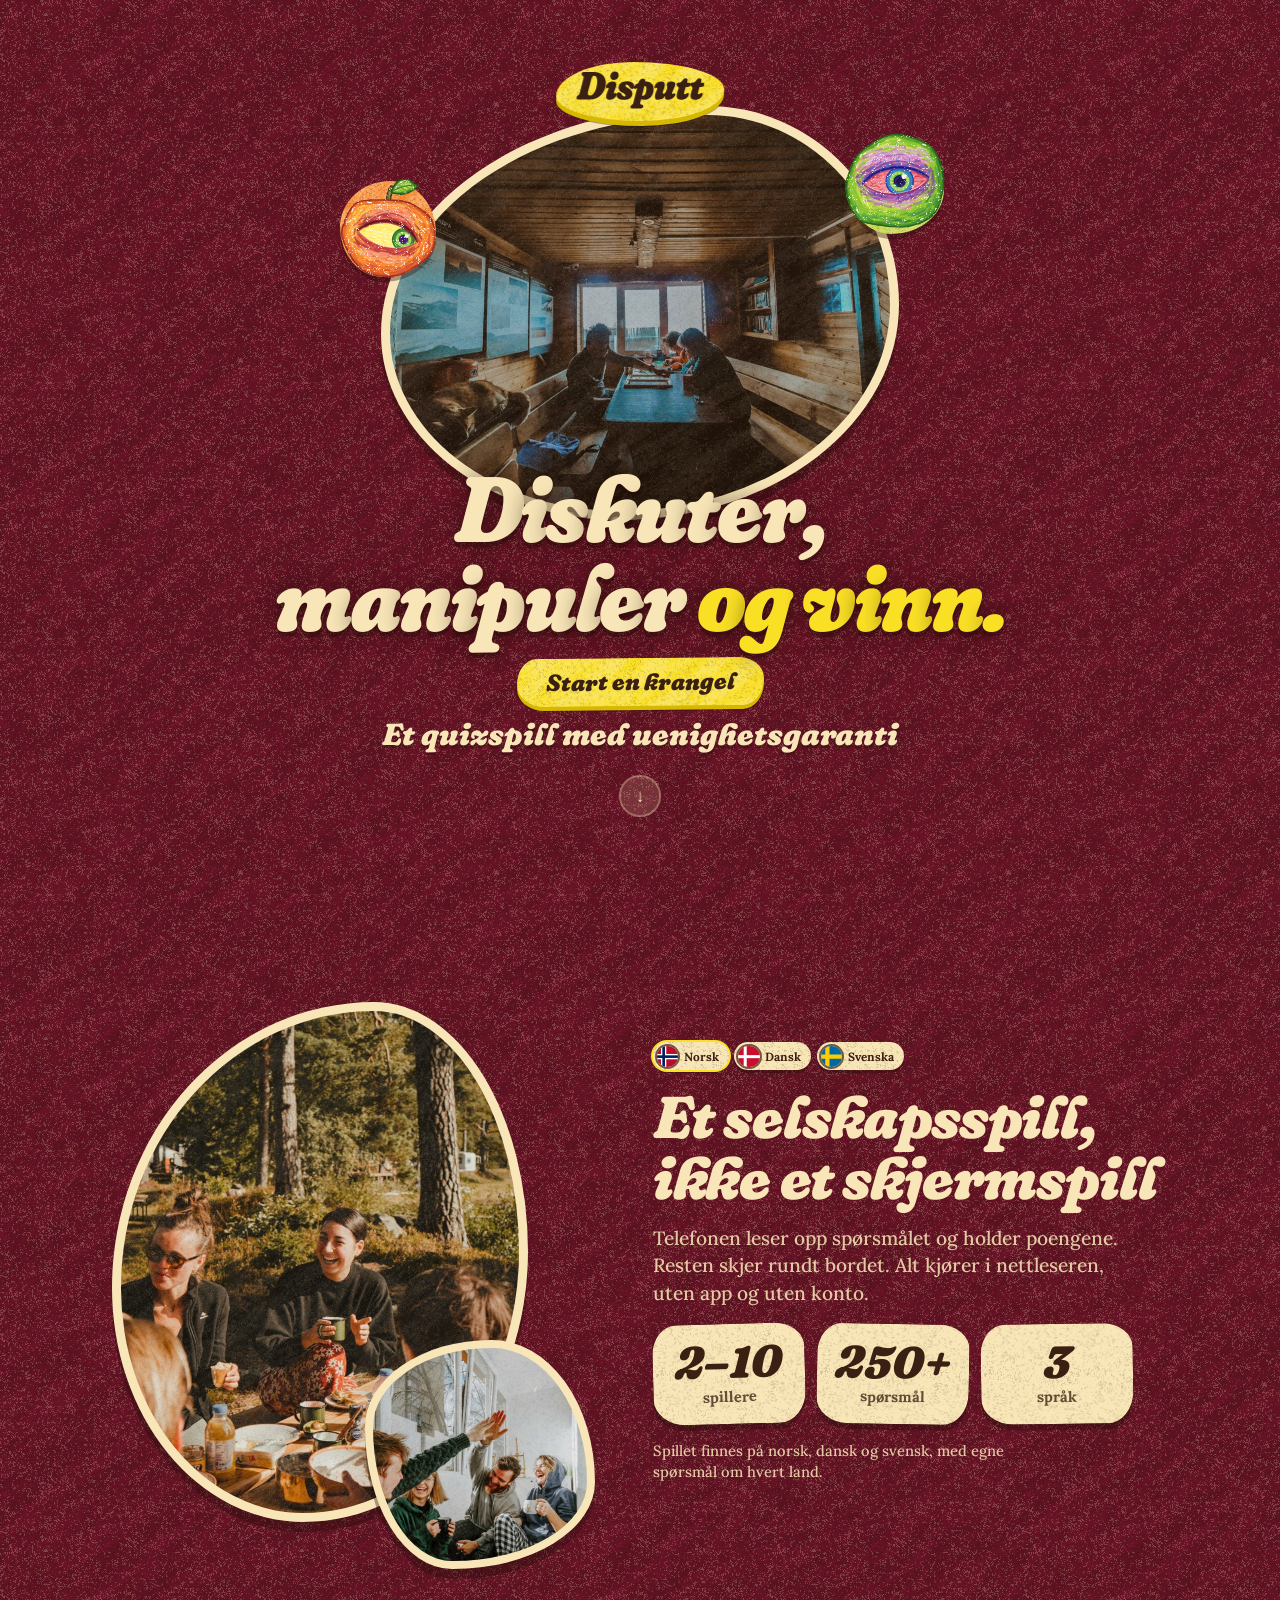
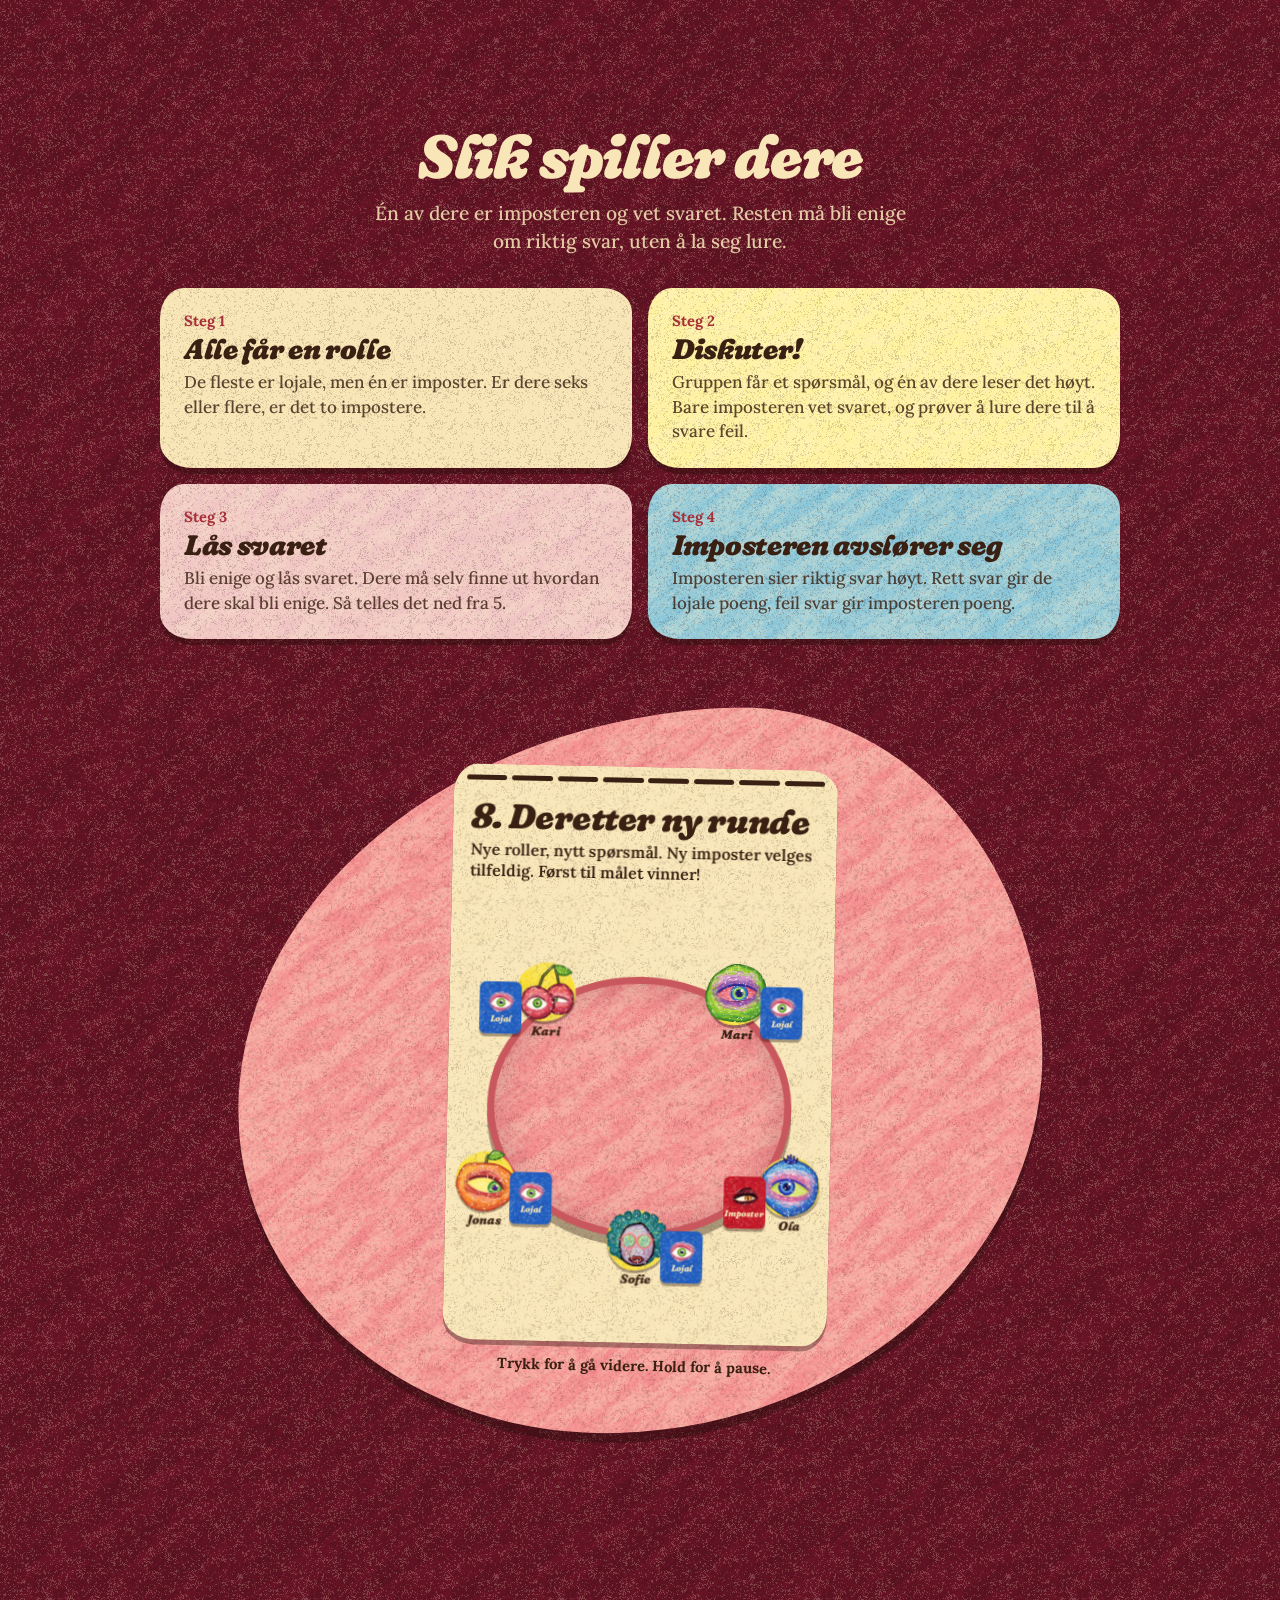
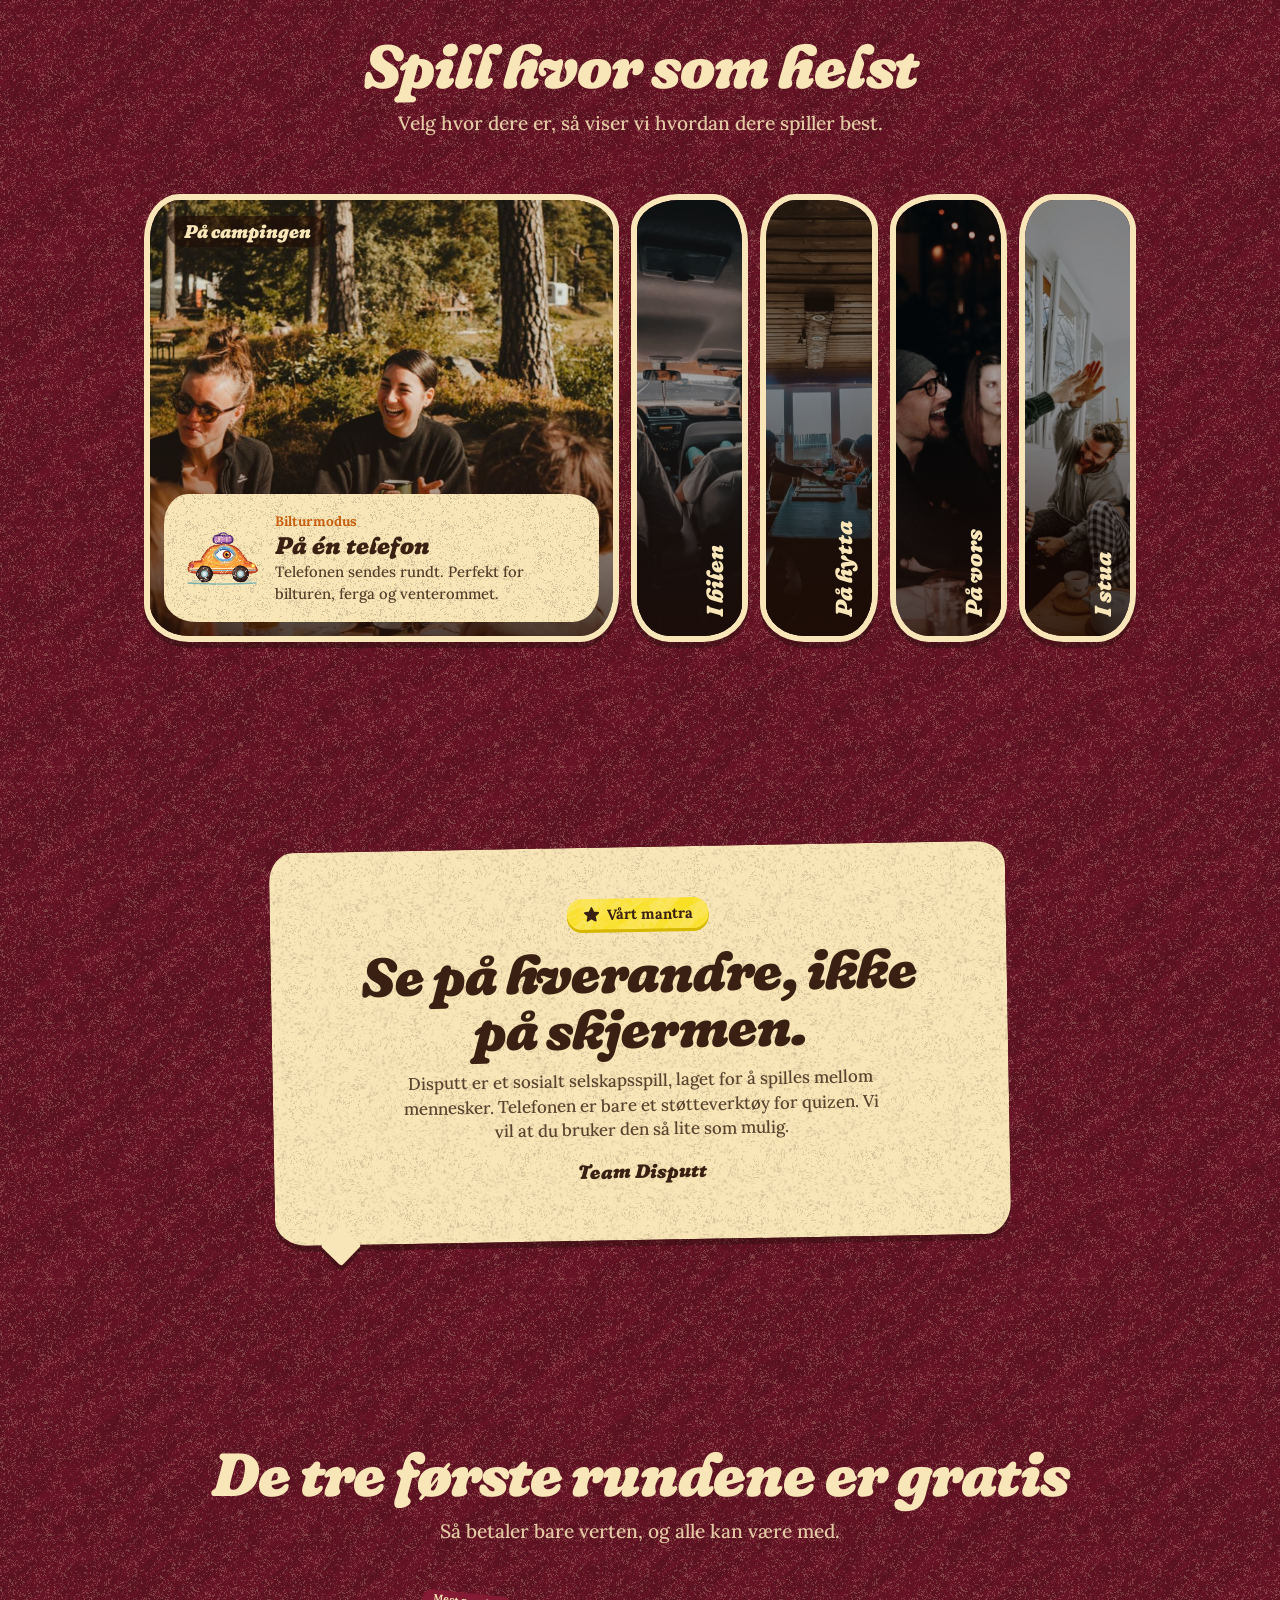
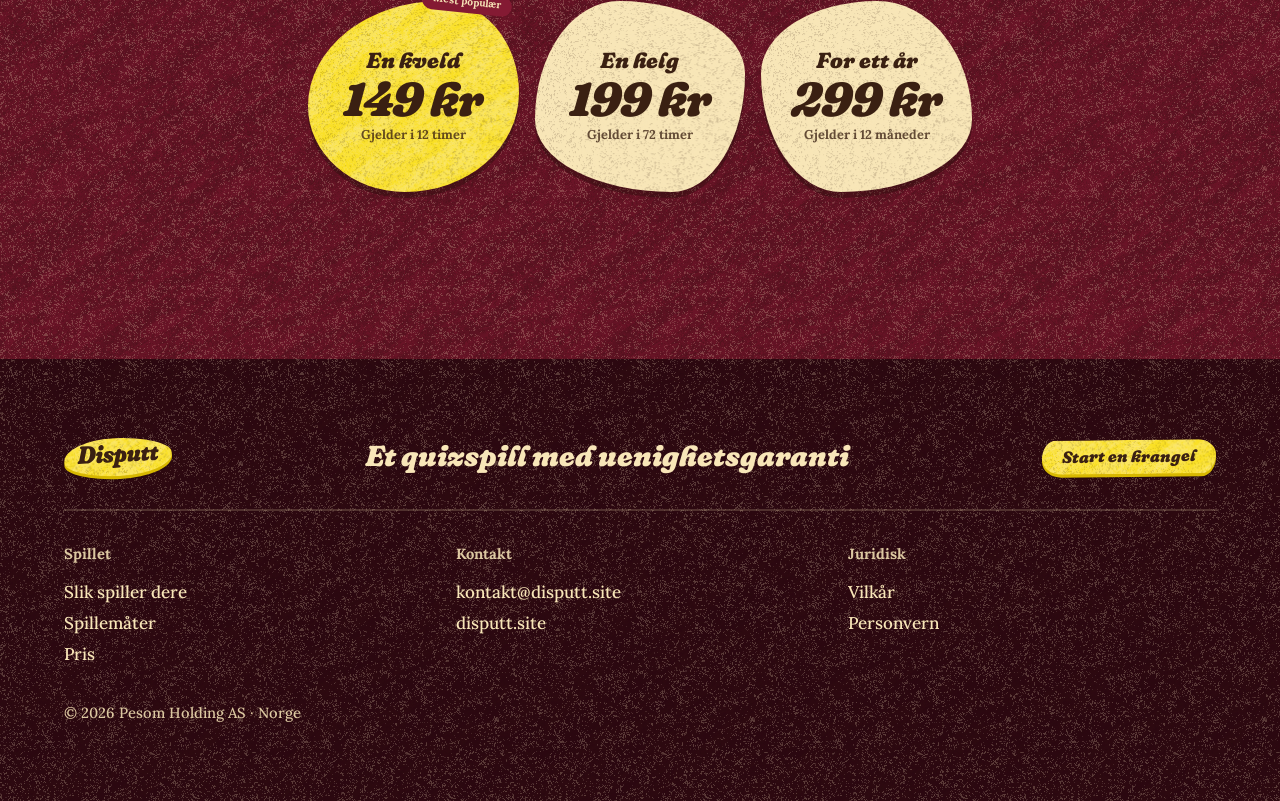
==== commit da31fe6b: "«I bilen» som femte bilde i «Spill hvor som helst» (Bilturmodus), norsk, dansk, svensk Co-Authored-B" ====
--- a/index.html
+++ b/index.html
@@ -243,7 +243,7 @@
 
 <section id="slik" class="sec"><div class="wrap mid"><div class="slik-head"><h2 class="h2">Slik spiller dere</h2><p class="lead rv">Én av dere er imposteren og vet svaret. Resten må bli enige om riktig svar, uten å la seg lure.</p></div><ol class="steps4"><li class="rv" style="--d:0.0s"><span class="n">Steg 1</span><div><h3>Alle får en rolle</h3><p>De fleste er lojale, men én er imposter. Er dere seks eller flere, er det to impostere.</p></div></li><li class="rv" style="--d:0.08s"><span class="n">Steg 2</span><div><h3>Diskuter!</h3><p>Gruppen får et spørsmål, og én av dere leser det høyt. Bare imposteren vet svaret, og prøver å lure dere til å svare feil.</p></div></li><li class="rv" style="--d:0.16s"><span class="n">Steg 3</span><div><h3>Lås svaret</h3><p>Bli enige og lås svaret. Dere må selv finne ut hvordan dere skal bli enige. Så telles det ned fra 5.</p></div></li><li class="rv" style="--d:0.24s"><span class="n">Steg 4</span><div><h3>Imposteren avslører seg</h3><p>Imposteren sier riktig svar høyt. Rett svar gir de lojale poeng, feil svar gir imposteren poeng.</p></div></li></ol><div class="spot below rv"><div class="story-col"><div id="rules" aria-label="Slik spiller dere" translate="no"></div><p class="story-hint"><span>Trykk for å gå videre.</span> <span>Hold for å pause.</span></p></div></div></div></section>
 
-<section id="maater" class="sec"><div class="wrap"><div class="sec-head center"><h2 class="h2">Spill hvor som helst</h2><p class="lead rv">Velg hvor dere er, så viser vi hvordan dere spiller best.</p></div><div class="p4 rv" translate="no"><button class="p4-p" type="button" aria-expanded="true"><img src="/img/camping.jpg" alt="" style="object-position:50% 52%"><span class="cap">På campingen</span><span class="cap2" aria-hidden="true">På campingen</span><span class="p4-t"><img src="/assets/art/bil.svg" alt=""><span><span class="k">Bilturmodus</span><b>På én telefon</b><span class="p">Telefonen sendes rundt. Perfekt for bilturen, ferga og venterommet.</span></span></span></button><button class="p4-p" type="button" aria-expanded="false"><img src="/img/hytta.jpg" alt="" style="object-position:52% 62%"><span class="cap">På hytta</span><span class="cap2" aria-hidden="true">På hytta</span><span class="p4-t"><img src="/assets/art/hytte.svg" alt=""><span><span class="k">Hytteturmodus</span><b>På hver sin telefon</b><span class="p">Alle blir med fra sin egen telefon, med en kode eller QR-kode. Perfekt for hytta og vorspielet.</span></span></span></button><button class="p4-p" type="button" aria-expanded="false"><img src="/img/vors.jpg" alt="" style="object-position:38% 40%"><span class="cap">På vors</span><span class="cap2" aria-hidden="true">På vors</span><span class="p4-t"><img src="/assets/art/hytte.svg" alt=""><span><span class="k">Hytteturmodus</span><b>På hver sin telefon</b><span class="p">Alle blir med fra sin egen telefon, med en kode eller QR-kode. Perfekt for hytta og vorspielet.</span></span></span></button><button class="p4-p" type="button" aria-expanded="false"><img src="/img/stue.jpg" alt="" style="object-position:55% 52%"><span class="cap">I stua</span><span class="cap2" aria-hidden="true">I stua</span><span class="p4-t"><img src="/assets/art/bil.svg" alt=""><span><span class="k">Bilturmodus</span><b>På én telefon</b><span class="p">Telefonen sendes rundt. Perfekt for bilturen, ferga og venterommet.</span></span></span></button></div></div></section>
+<section id="maater" class="sec"><div class="wrap"><div class="sec-head center"><h2 class="h2">Spill hvor som helst</h2><p class="lead rv">Velg hvor dere er, så viser vi hvordan dere spiller best.</p></div><div class="p4 rv" translate="no"><button class="p4-p" type="button" aria-expanded="true"><img src="/img/camping.jpg" alt="" style="object-position:50% 52%"><span class="cap">På campingen</span><span class="cap2" aria-hidden="true">På campingen</span><span class="p4-t"><img src="/assets/art/bil.svg" alt=""><span><span class="k">Bilturmodus</span><b>På én telefon</b><span class="p">Telefonen sendes rundt. Perfekt for bilturen, ferga og venterommet.</span></span></span></button><button class="p4-p" type="button" aria-expanded="false"><img src="/img/bil.jpg" alt="" style="object-position:50% 45%"><span class="cap">I bilen</span><span class="cap2" aria-hidden="true">I bilen</span><span class="p4-t"><img src="/assets/art/bil.svg" alt=""><span><span class="k">Bilturmodus</span><b>På én telefon</b><span class="p">Telefonen sendes rundt. Perfekt for bilturen, ferga og venterommet.</span></span></span></button><button class="p4-p" type="button" aria-expanded="false"><img src="/img/hytta.jpg" alt="" style="object-position:52% 62%"><span class="cap">På hytta</span><span class="cap2" aria-hidden="true">På hytta</span><span class="p4-t"><img src="/assets/art/hytte.svg" alt=""><span><span class="k">Hytteturmodus</span><b>På hver sin telefon</b><span class="p">Alle blir med fra sin egen telefon, med en kode eller QR-kode. Perfekt for hytta og vorspielet.</span></span></span></button><button class="p4-p" type="button" aria-expanded="false"><img src="/img/vors.jpg" alt="" style="object-position:38% 40%"><span class="cap">På vors</span><span class="cap2" aria-hidden="true">På vors</span><span class="p4-t"><img src="/assets/art/hytte.svg" alt=""><span><span class="k">Hytteturmodus</span><b>På hver sin telefon</b><span class="p">Alle blir med fra sin egen telefon, med en kode eller QR-kode. Perfekt for hytta og vorspielet.</span></span></span></button><button class="p4-p" type="button" aria-expanded="false"><img src="/img/stue.jpg" alt="" style="object-position:55% 52%"><span class="cap">I stua</span><span class="cap2" aria-hidden="true">I stua</span><span class="p4-t"><img src="/assets/art/bil.svg" alt=""><span><span class="k">Bilturmodus</span><b>På én telefon</b><span class="p">Telefonen sendes rundt. Perfekt for bilturen, ferga og venterommet.</span></span></span></button></div></div></section>
 
 <section id="mantra" class="sec"><div class="wrap narrow">
   <figure class="mantra card card--paper rv">
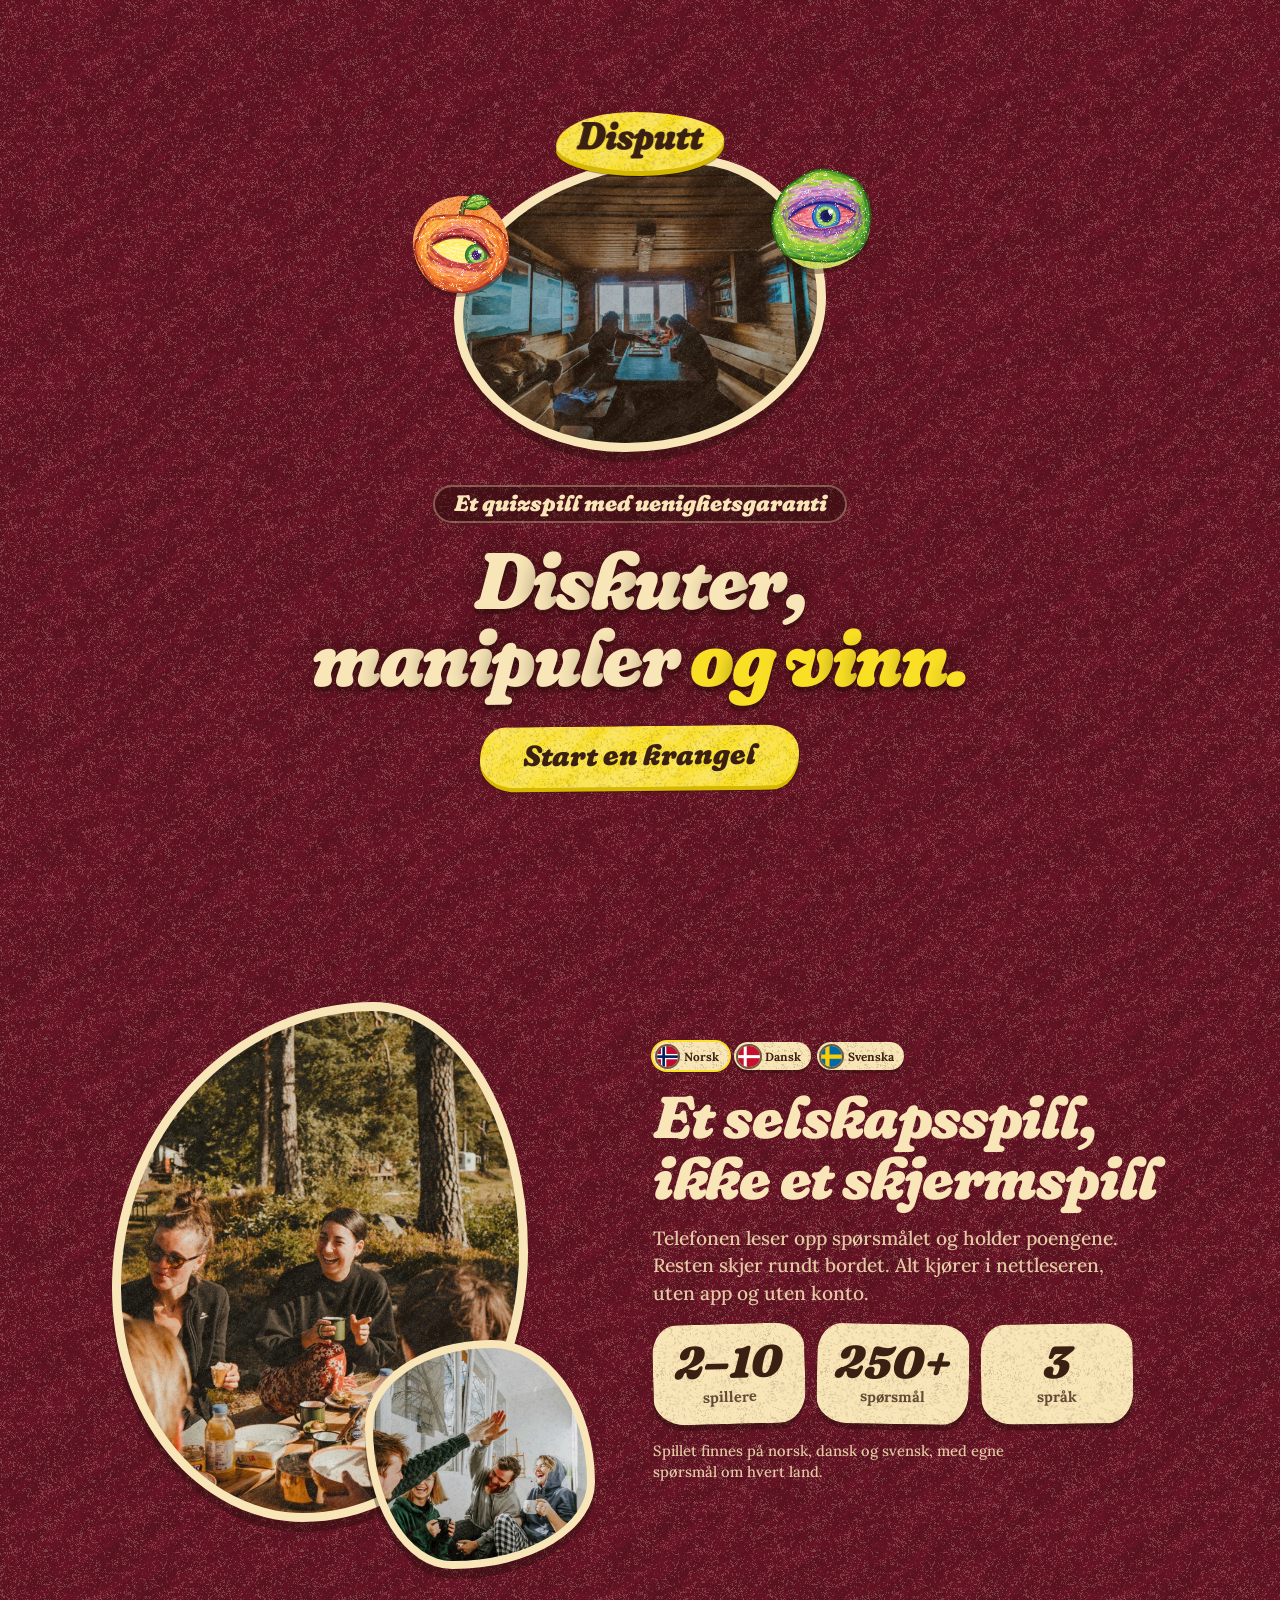
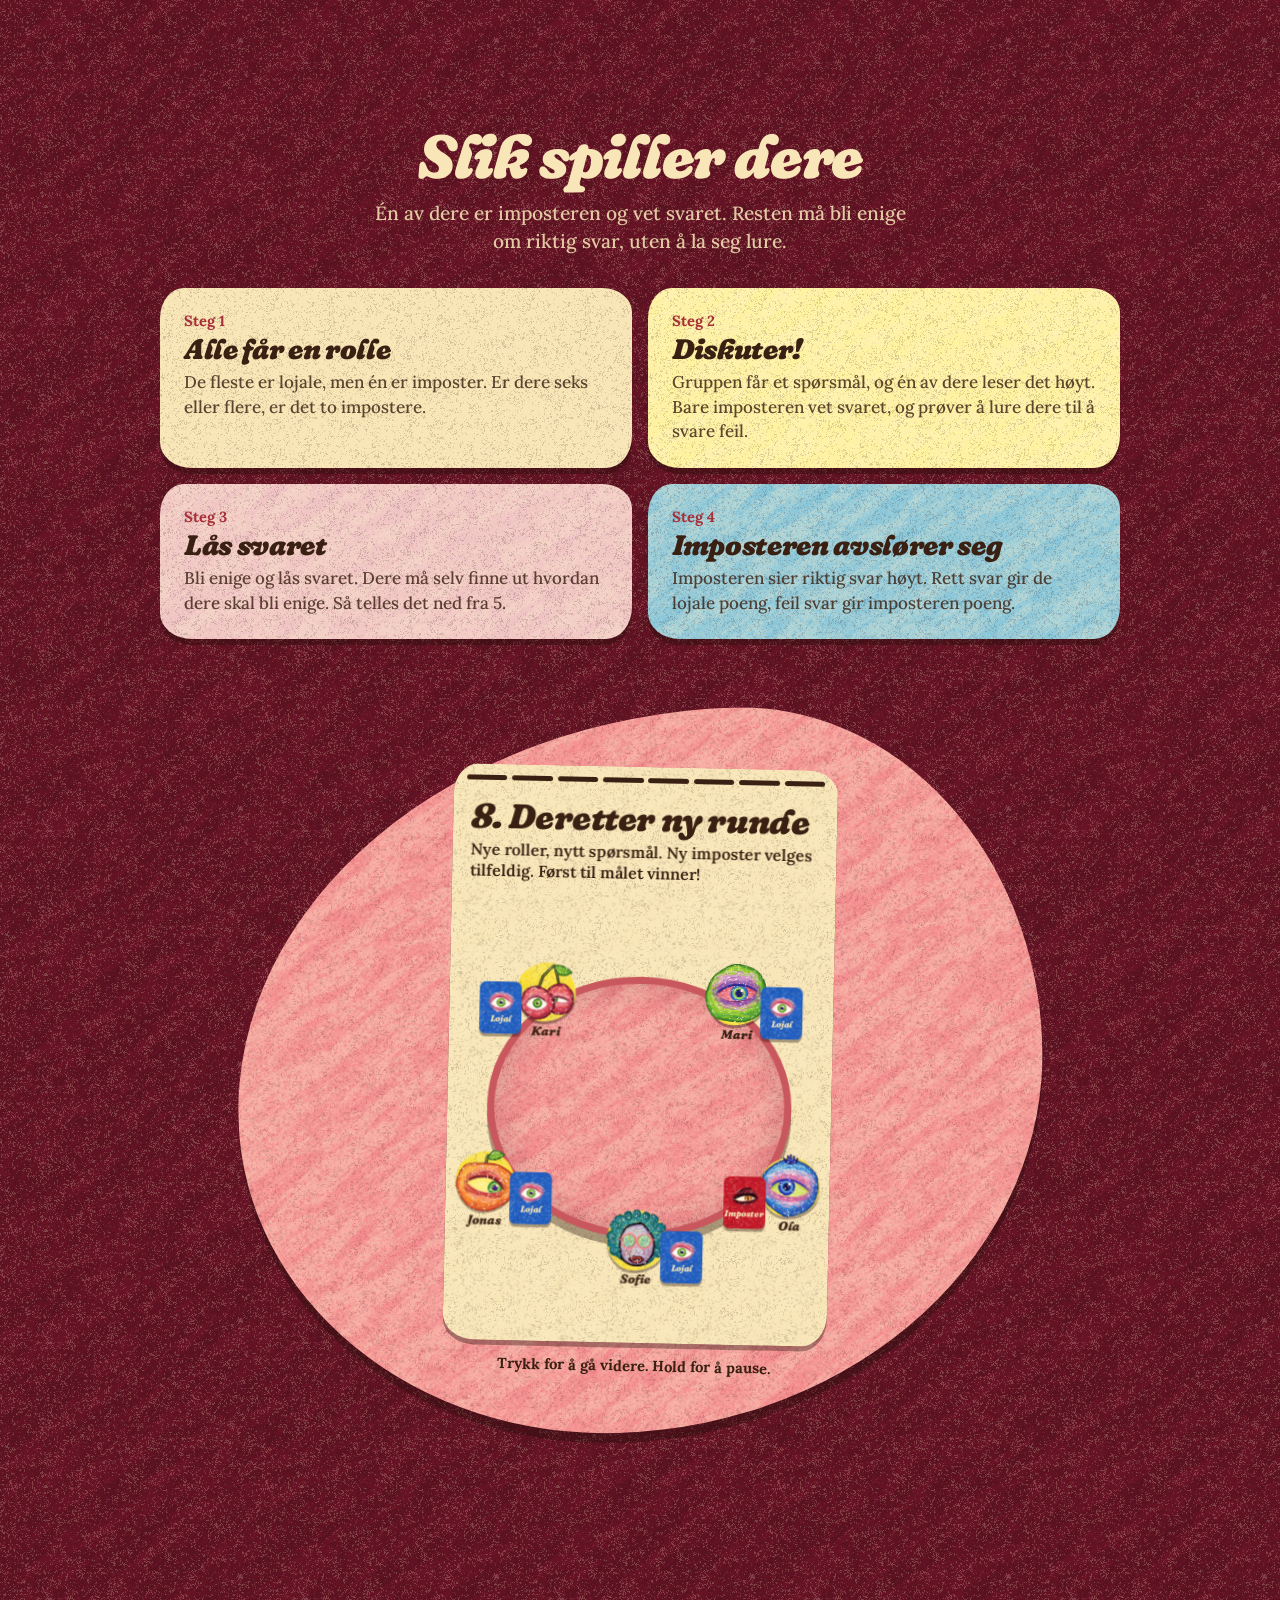
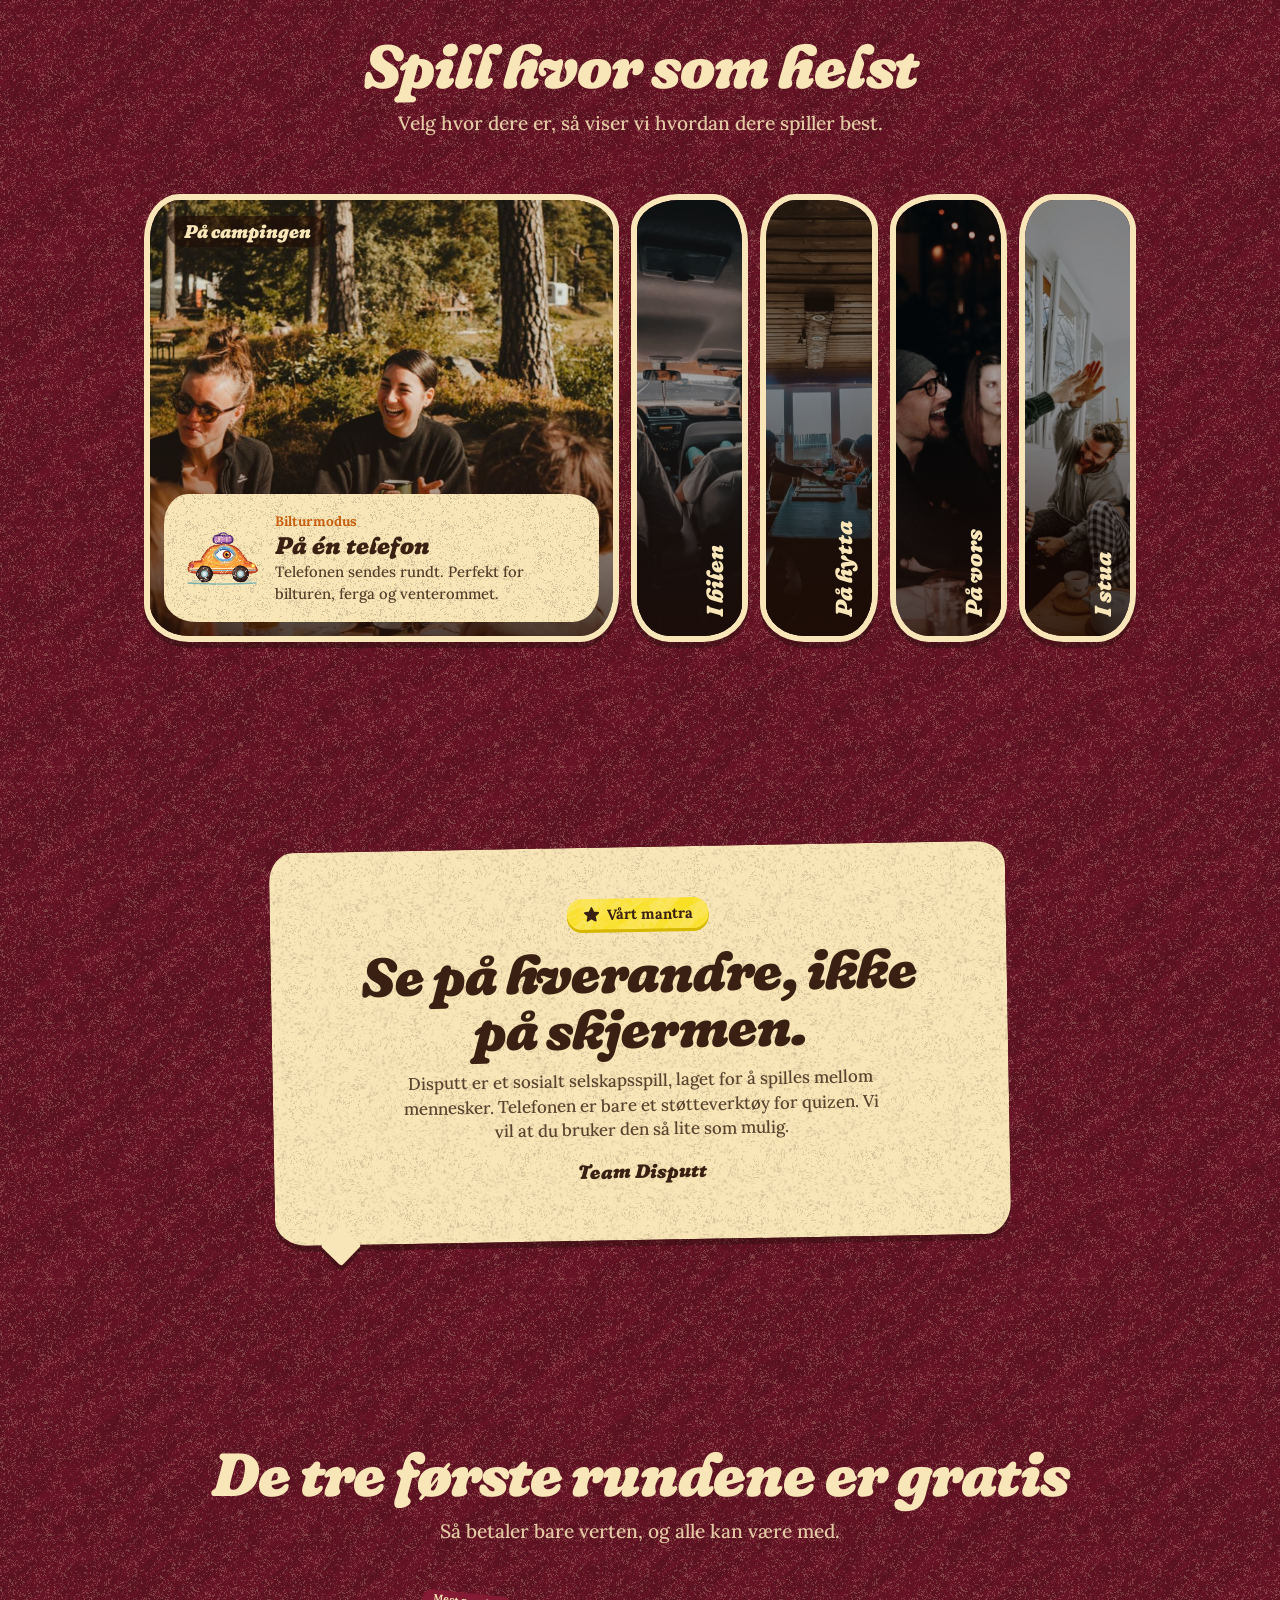
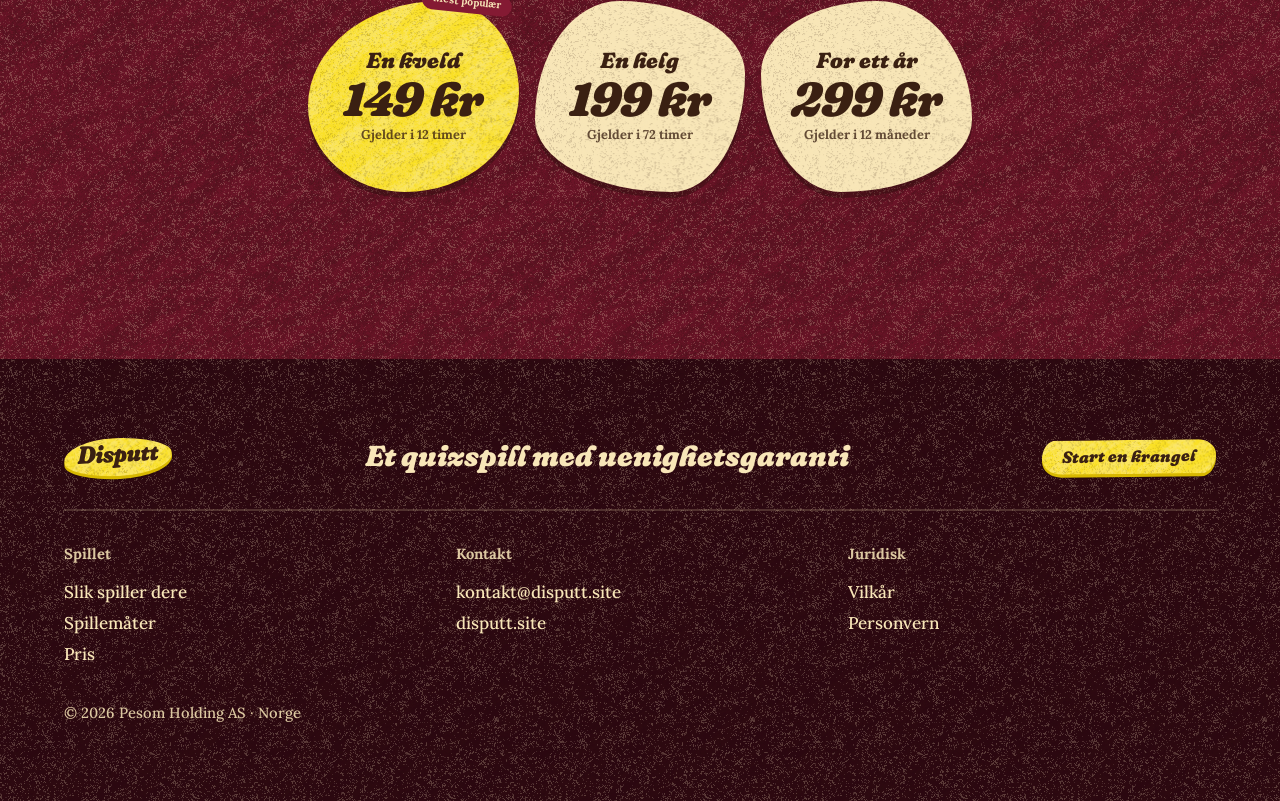
==== commit db3bb0d8: "Ny topp (Plakat): slagordet som pille over overskriften, mer luft rundt en større knapp, pilen fjern" ====
--- a/index.html
+++ b/index.html
@@ -226,13 +226,12 @@
     </figure>
     <span class="avatar floaty ey e1" style="--tile: var(--orange)" aria-hidden="true"><img src="/assets/avatars/mandarin.svg" alt=""></span>
     <span class="avatar floaty ey e2" style="--tile: var(--lime-light)" aria-hidden="true"><img src="/assets/avatars/lime.svg" alt=""></span>
-    <h1 class="ta" aria-label="Diskuter, manipuler og vinn.">Diskuter, manipuler <span class="y">og vinn.</span></h1>
-  </div>
+  </div>
+  <p class="tag">Et quizspill med uenighetsgaranti</p>
+  <h1 class="ta" aria-label="Diskuter, manipuler og vinn.">Diskuter, manipuler <span class="y">og vinn.</span></h1>
   <div class="cta">
     <a class="btn btn--slim" href="https://disputt.site/">Start en krangel</a>
-    <p class="tag">Et quizspill med uenighetsgaranti</p>
-  </div>
-  <a class="cue" href="#om" aria-label="Bla ned">↓</a>
+  </div>
 </header>
 <a class="btn btn--slim sticky-cta" href="https://disputt.site/">Start en krangel</a>
 <main class="v1">
--- a/css/landing.css
+++ b/css/landing.css
@@ -127,3 +127,13 @@
 .langcard .row { display: flex; flex-wrap: wrap; justify-content: center; align-items: center; gap: var(--s-3) var(--s-4); }
 .langcard .no { background: none; border: 0; padding: 0.3rem 0.2rem; font: inherit; font-size: var(--fs-small); font-weight: 800; color: rgb(var(--ink-rgb) / 0.75); text-decoration: underline; text-underline-offset: 0.25em; cursor: pointer; }
 @media (prefers-reduced-motion: reduce) { .langcard { transition: none; } }
+
+/* ---- hero «Plakat» (chosen 2026-11-06): slogan as a pill above the headline, the headline clear of the photo, a big button with air around it ---- */
+body .hero { gap: 0; padding-top: 5.2rem; padding-bottom: 2.6rem; }
+body .stack { --bh: clamp(12rem, 33svh, 23rem); }
+body .hero > .tag { margin-top: 2.1rem; padding: 0.35rem 1.3rem 0.45rem; font-size: clamp(1.05rem, 2.2vw, 1.4rem); border-radius: var(--r-pill); background: rgb(var(--shadow-rgb) / 0.4); box-shadow: inset 0 0 0 2px rgb(var(--cream-rgb) / 0.35); text-shadow: none; }
+body .hero h1 { margin-top: 1.2rem; font-size: clamp(2.5rem, 6.4vw, 5rem); }
+body .hero .cta { margin-top: 1.9rem; }
+body .hero .btn--slim { min-height: 3.8rem; padding: 0.45rem 2.7rem 0.55rem; font-size: 1.8rem; }
+@media (max-width: 40rem) { body .stack { --bh: min(32svh, 62vw); } body .hero > .tag { margin-top: 1.7rem; font-size: 0.98rem; white-space: normal; } body .hero h1 { margin-top: 1rem; } }
+@media (max-width: 24rem) { body .hero .btn--slim { padding: 0.4rem 1.6rem 0.5rem; font-size: 1.5rem; } body .hero > .tag { font-size: 0.88rem; padding-inline: 1rem; } }
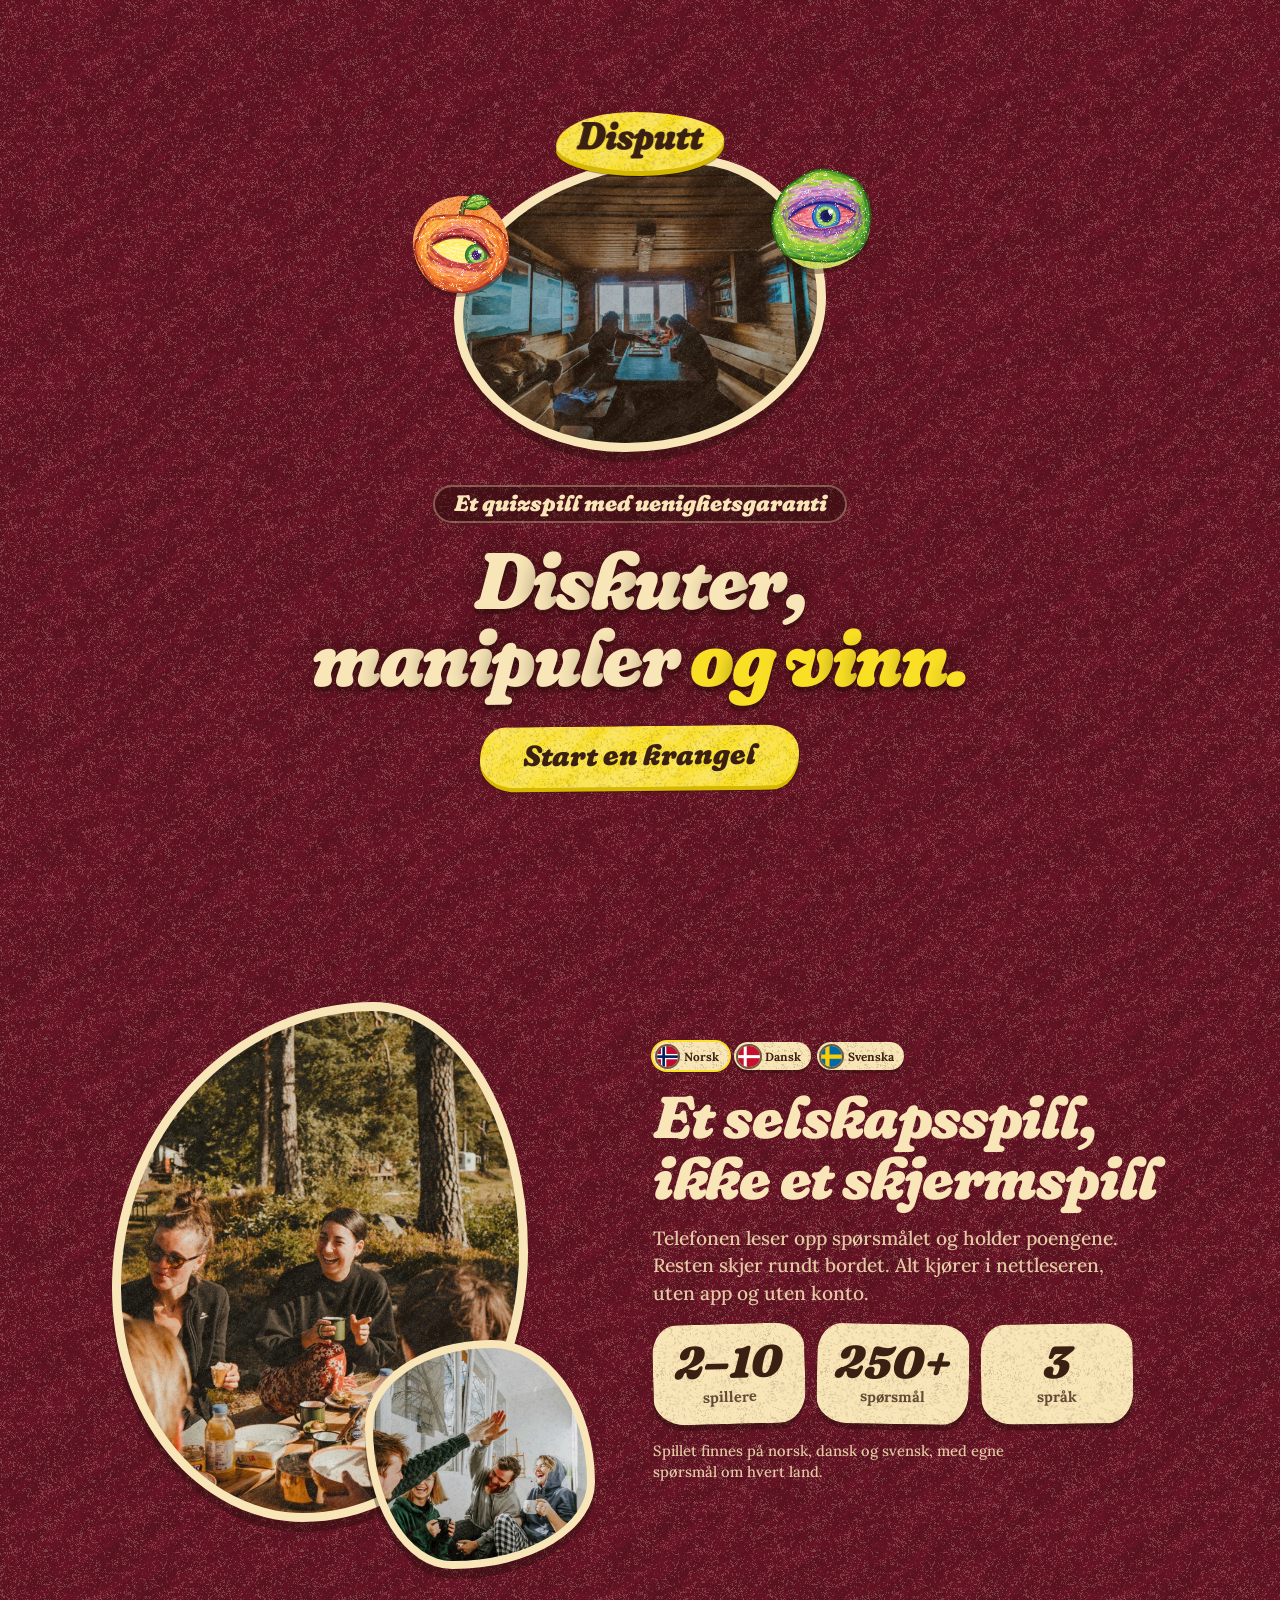
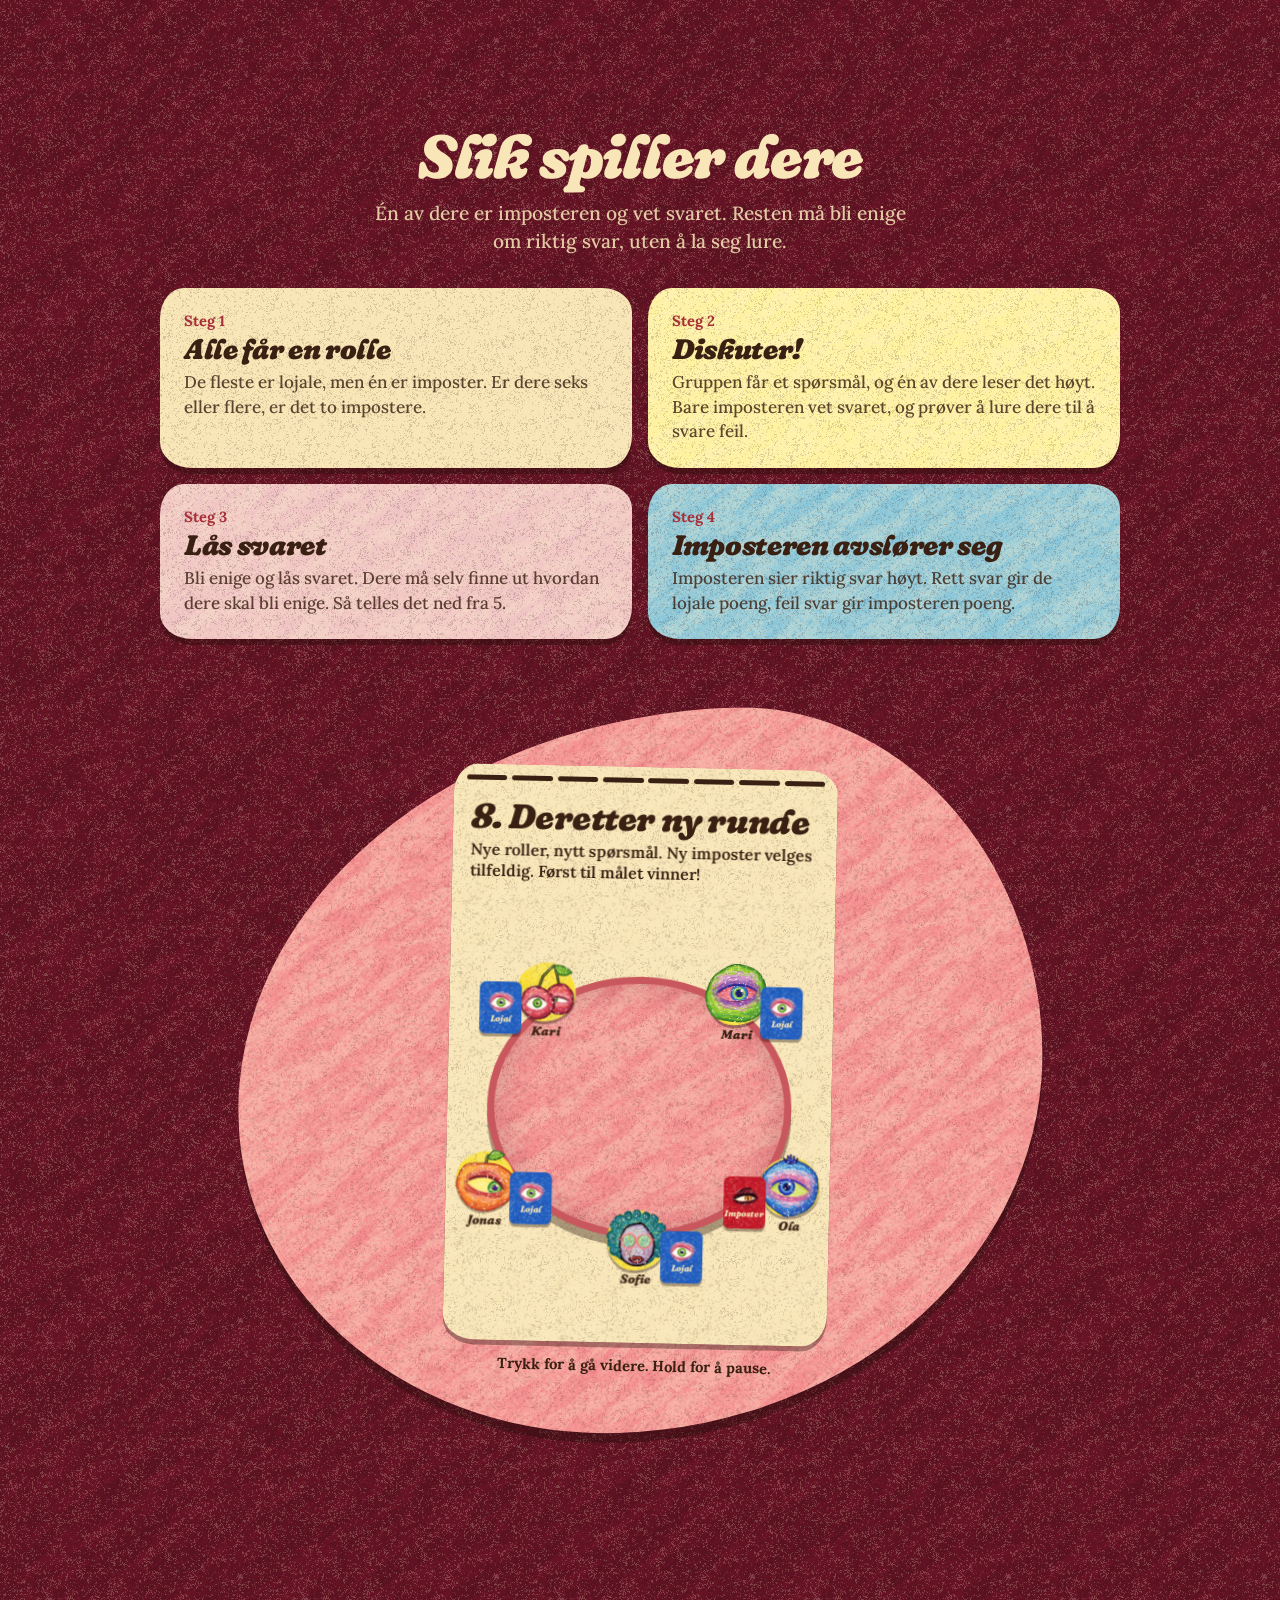
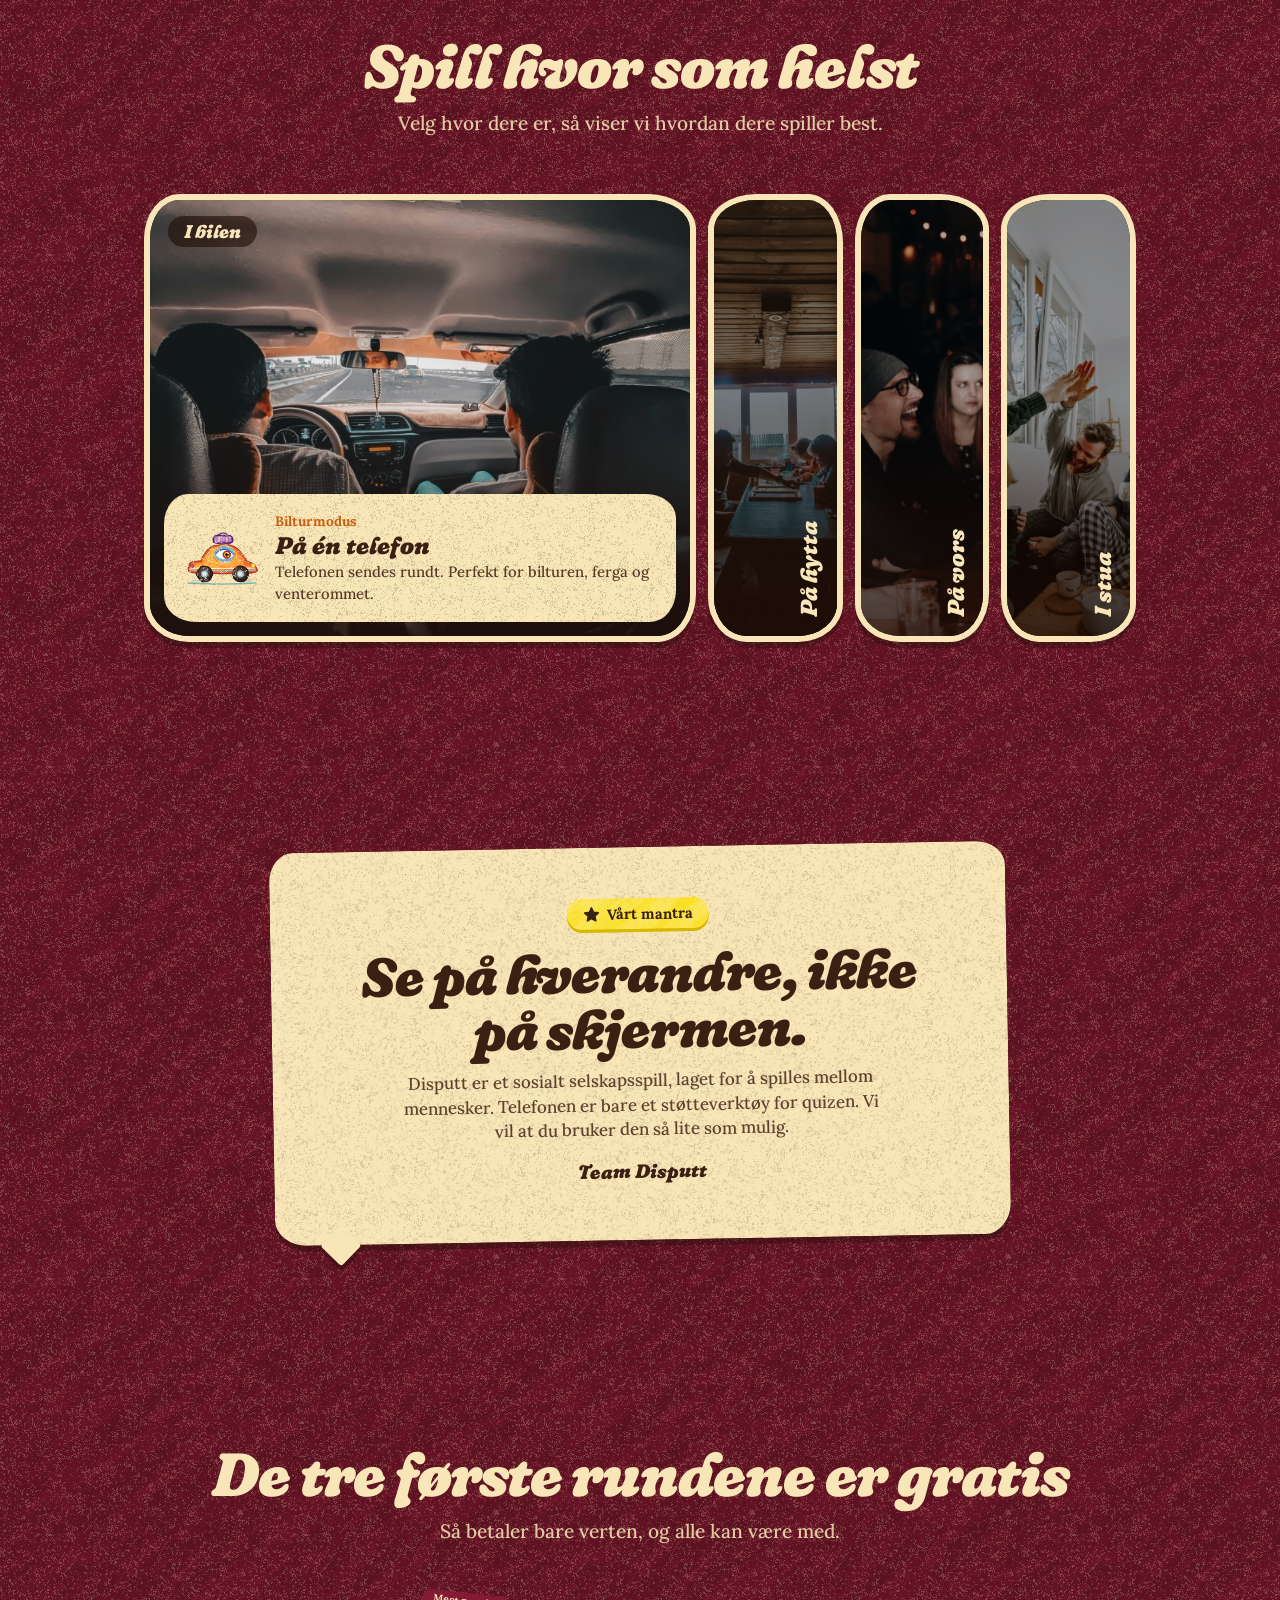
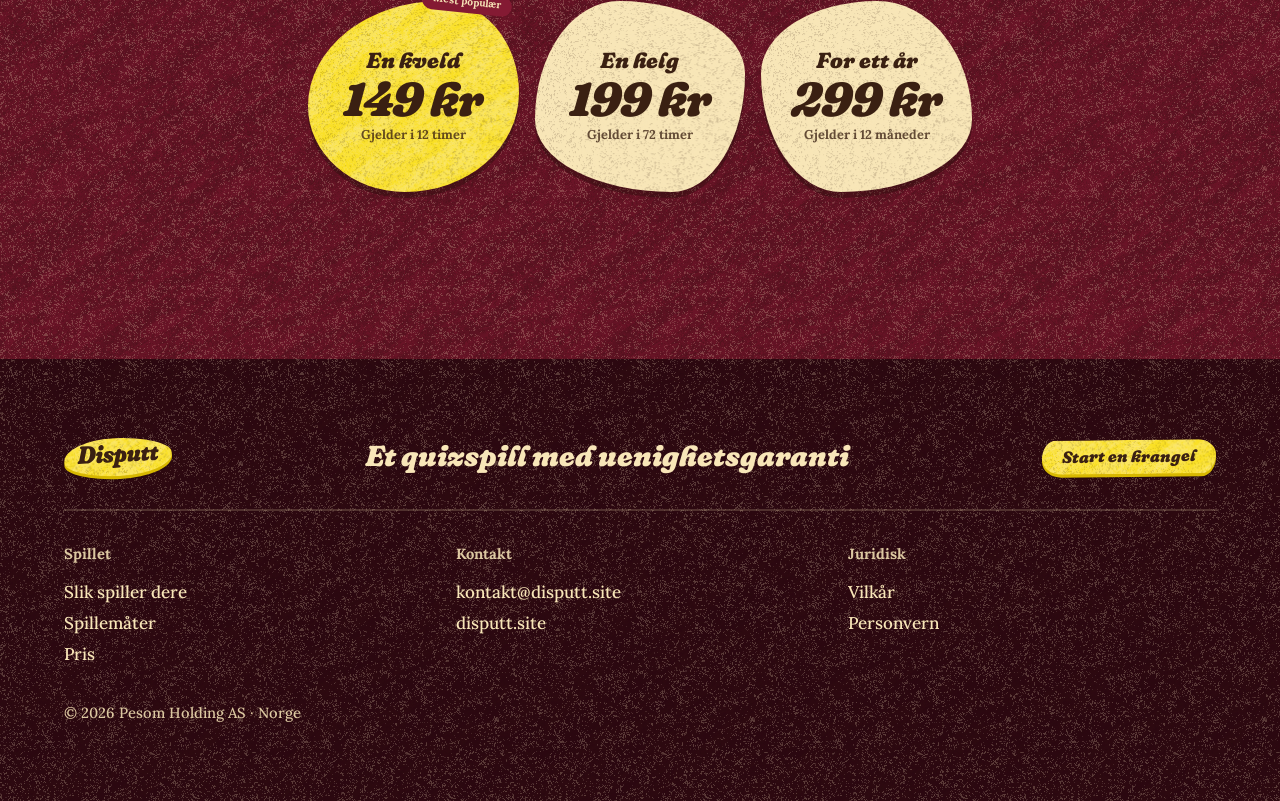
==== commit 7fc0808a: "«På campingen» fjernet fra «Spill hvor som helst» (nå fire bilder, bilen først) Co-Authored-By: Clau" ====
--- a/index.html
+++ b/index.html
@@ -242,7 +242,7 @@
 
 <section id="slik" class="sec"><div class="wrap mid"><div class="slik-head"><h2 class="h2">Slik spiller dere</h2><p class="lead rv">Én av dere er imposteren og vet svaret. Resten må bli enige om riktig svar, uten å la seg lure.</p></div><ol class="steps4"><li class="rv" style="--d:0.0s"><span class="n">Steg 1</span><div><h3>Alle får en rolle</h3><p>De fleste er lojale, men én er imposter. Er dere seks eller flere, er det to impostere.</p></div></li><li class="rv" style="--d:0.08s"><span class="n">Steg 2</span><div><h3>Diskuter!</h3><p>Gruppen får et spørsmål, og én av dere leser det høyt. Bare imposteren vet svaret, og prøver å lure dere til å svare feil.</p></div></li><li class="rv" style="--d:0.16s"><span class="n">Steg 3</span><div><h3>Lås svaret</h3><p>Bli enige og lås svaret. Dere må selv finne ut hvordan dere skal bli enige. Så telles det ned fra 5.</p></div></li><li class="rv" style="--d:0.24s"><span class="n">Steg 4</span><div><h3>Imposteren avslører seg</h3><p>Imposteren sier riktig svar høyt. Rett svar gir de lojale poeng, feil svar gir imposteren poeng.</p></div></li></ol><div class="spot below rv"><div class="story-col"><div id="rules" aria-label="Slik spiller dere" translate="no"></div><p class="story-hint"><span>Trykk for å gå videre.</span> <span>Hold for å pause.</span></p></div></div></div></section>
 
-<section id="maater" class="sec"><div class="wrap"><div class="sec-head center"><h2 class="h2">Spill hvor som helst</h2><p class="lead rv">Velg hvor dere er, så viser vi hvordan dere spiller best.</p></div><div class="p4 rv" translate="no"><button class="p4-p" type="button" aria-expanded="true"><img src="/img/camping.jpg" alt="" style="object-position:50% 52%"><span class="cap">På campingen</span><span class="cap2" aria-hidden="true">På campingen</span><span class="p4-t"><img src="/assets/art/bil.svg" alt=""><span><span class="k">Bilturmodus</span><b>På én telefon</b><span class="p">Telefonen sendes rundt. Perfekt for bilturen, ferga og venterommet.</span></span></span></button><button class="p4-p" type="button" aria-expanded="false"><img src="/img/bil.jpg" alt="" style="object-position:50% 45%"><span class="cap">I bilen</span><span class="cap2" aria-hidden="true">I bilen</span><span class="p4-t"><img src="/assets/art/bil.svg" alt=""><span><span class="k">Bilturmodus</span><b>På én telefon</b><span class="p">Telefonen sendes rundt. Perfekt for bilturen, ferga og venterommet.</span></span></span></button><button class="p4-p" type="button" aria-expanded="false"><img src="/img/hytta.jpg" alt="" style="object-position:52% 62%"><span class="cap">På hytta</span><span class="cap2" aria-hidden="true">På hytta</span><span class="p4-t"><img src="/assets/art/hytte.svg" alt=""><span><span class="k">Hytteturmodus</span><b>På hver sin telefon</b><span class="p">Alle blir med fra sin egen telefon, med en kode eller QR-kode. Perfekt for hytta og vorspielet.</span></span></span></button><button class="p4-p" type="button" aria-expanded="false"><img src="/img/vors.jpg" alt="" style="object-position:38% 40%"><span class="cap">På vors</span><span class="cap2" aria-hidden="true">På vors</span><span class="p4-t"><img src="/assets/art/hytte.svg" alt=""><span><span class="k">Hytteturmodus</span><b>På hver sin telefon</b><span class="p">Alle blir med fra sin egen telefon, med en kode eller QR-kode. Perfekt for hytta og vorspielet.</span></span></span></button><button class="p4-p" type="button" aria-expanded="false"><img src="/img/stue.jpg" alt="" style="object-position:55% 52%"><span class="cap">I stua</span><span class="cap2" aria-hidden="true">I stua</span><span class="p4-t"><img src="/assets/art/bil.svg" alt=""><span><span class="k">Bilturmodus</span><b>På én telefon</b><span class="p">Telefonen sendes rundt. Perfekt for bilturen, ferga og venterommet.</span></span></span></button></div></div></section>
+<section id="maater" class="sec"><div class="wrap"><div class="sec-head center"><h2 class="h2">Spill hvor som helst</h2><p class="lead rv">Velg hvor dere er, så viser vi hvordan dere spiller best.</p></div><div class="p4 rv" translate="no"><button class="p4-p" type="button" aria-expanded="true"><img src="/img/bil.jpg" alt="" style="object-position:50% 45%"><span class="cap">I bilen</span><span class="cap2" aria-hidden="true">I bilen</span><span class="p4-t"><img src="/assets/art/bil.svg" alt=""><span><span class="k">Bilturmodus</span><b>På én telefon</b><span class="p">Telefonen sendes rundt. Perfekt for bilturen, ferga og venterommet.</span></span></span></button><button class="p4-p" type="button" aria-expanded="false"><img src="/img/hytta.jpg" alt="" style="object-position:52% 62%"><span class="cap">På hytta</span><span class="cap2" aria-hidden="true">På hytta</span><span class="p4-t"><img src="/assets/art/hytte.svg" alt=""><span><span class="k">Hytteturmodus</span><b>På hver sin telefon</b><span class="p">Alle blir med fra sin egen telefon, med en kode eller QR-kode. Perfekt for hytta og vorspielet.</span></span></span></button><button class="p4-p" type="button" aria-expanded="false"><img src="/img/vors.jpg" alt="" style="object-position:38% 40%"><span class="cap">På vors</span><span class="cap2" aria-hidden="true">På vors</span><span class="p4-t"><img src="/assets/art/hytte.svg" alt=""><span><span class="k">Hytteturmodus</span><b>På hver sin telefon</b><span class="p">Alle blir med fra sin egen telefon, med en kode eller QR-kode. Perfekt for hytta og vorspielet.</span></span></span></button><button class="p4-p" type="button" aria-expanded="false"><img src="/img/stue.jpg" alt="" style="object-position:55% 52%"><span class="cap">I stua</span><span class="cap2" aria-hidden="true">I stua</span><span class="p4-t"><img src="/assets/art/bil.svg" alt=""><span><span class="k">Bilturmodus</span><b>På én telefon</b><span class="p">Telefonen sendes rundt. Perfekt for bilturen, ferga og venterommet.</span></span></span></button></div></div></section>
 
 <section id="mantra" class="sec"><div class="wrap narrow">
   <figure class="mantra card card--paper rv">
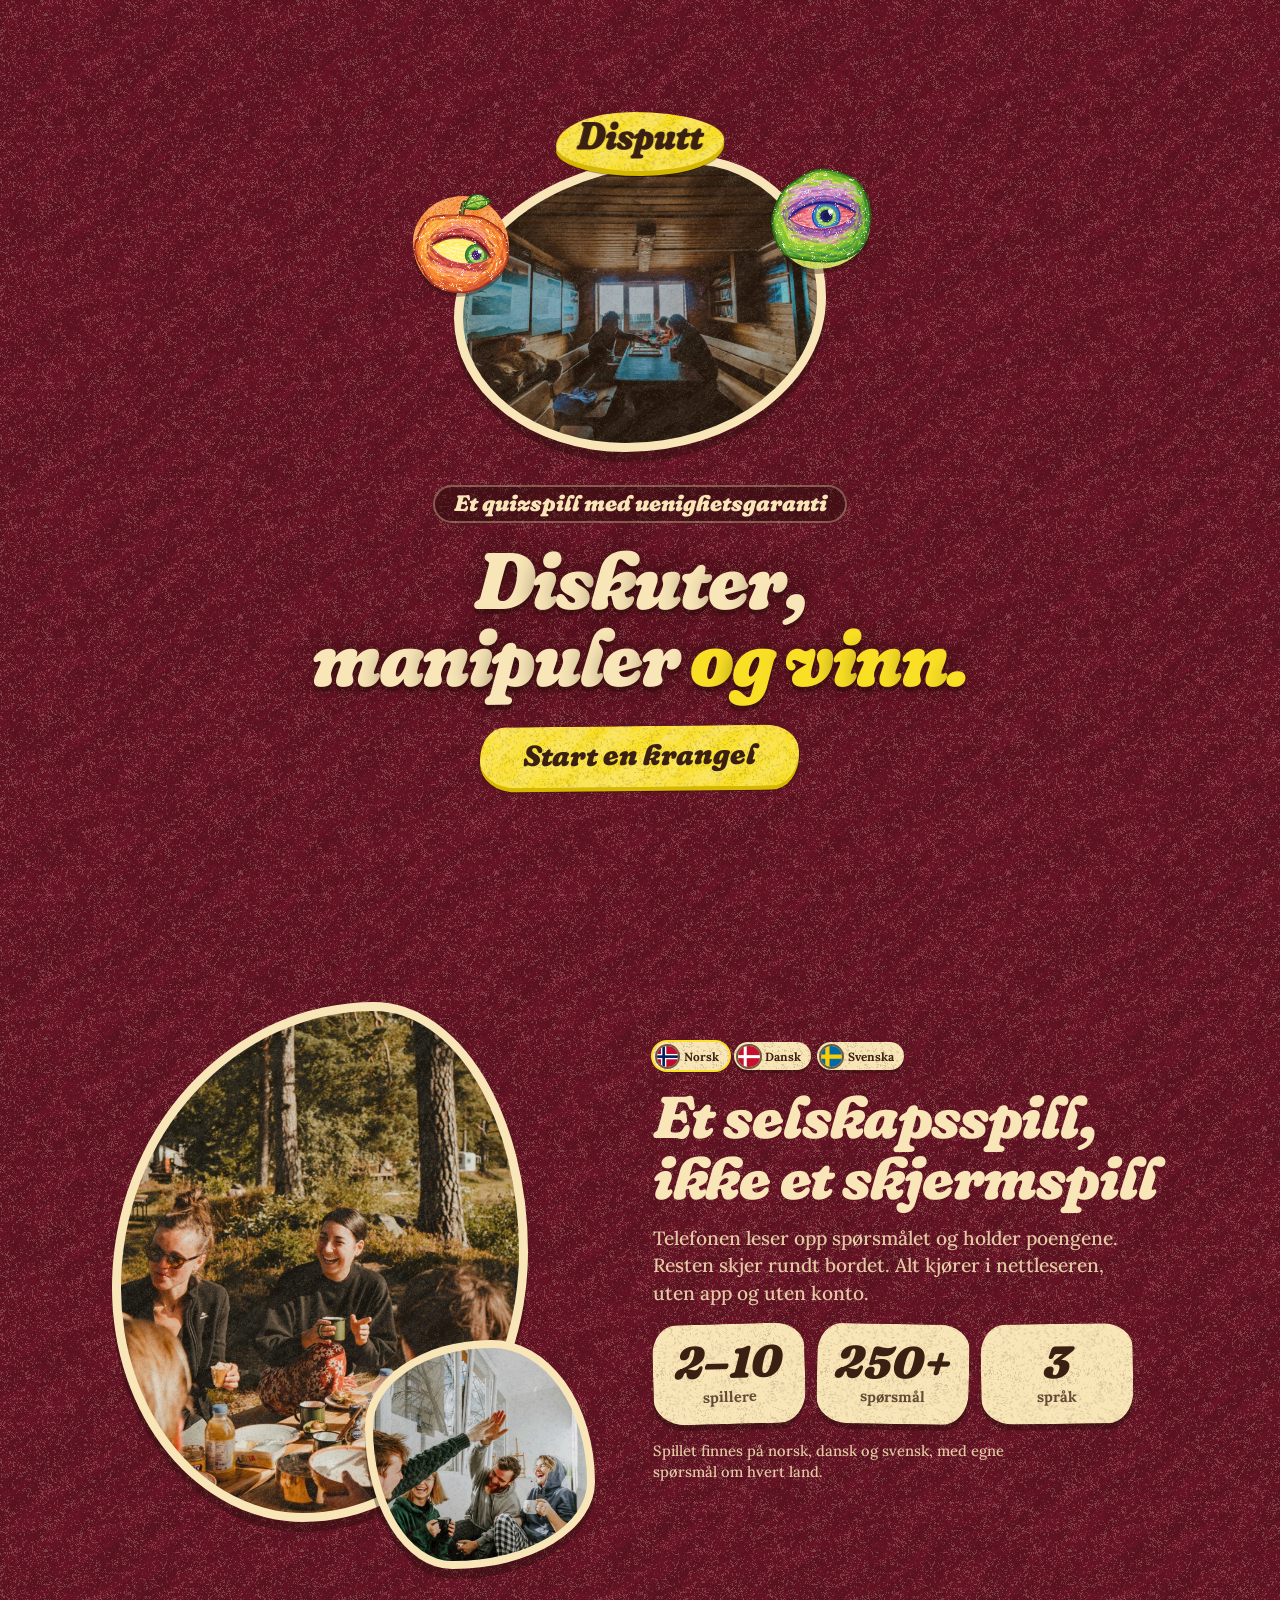
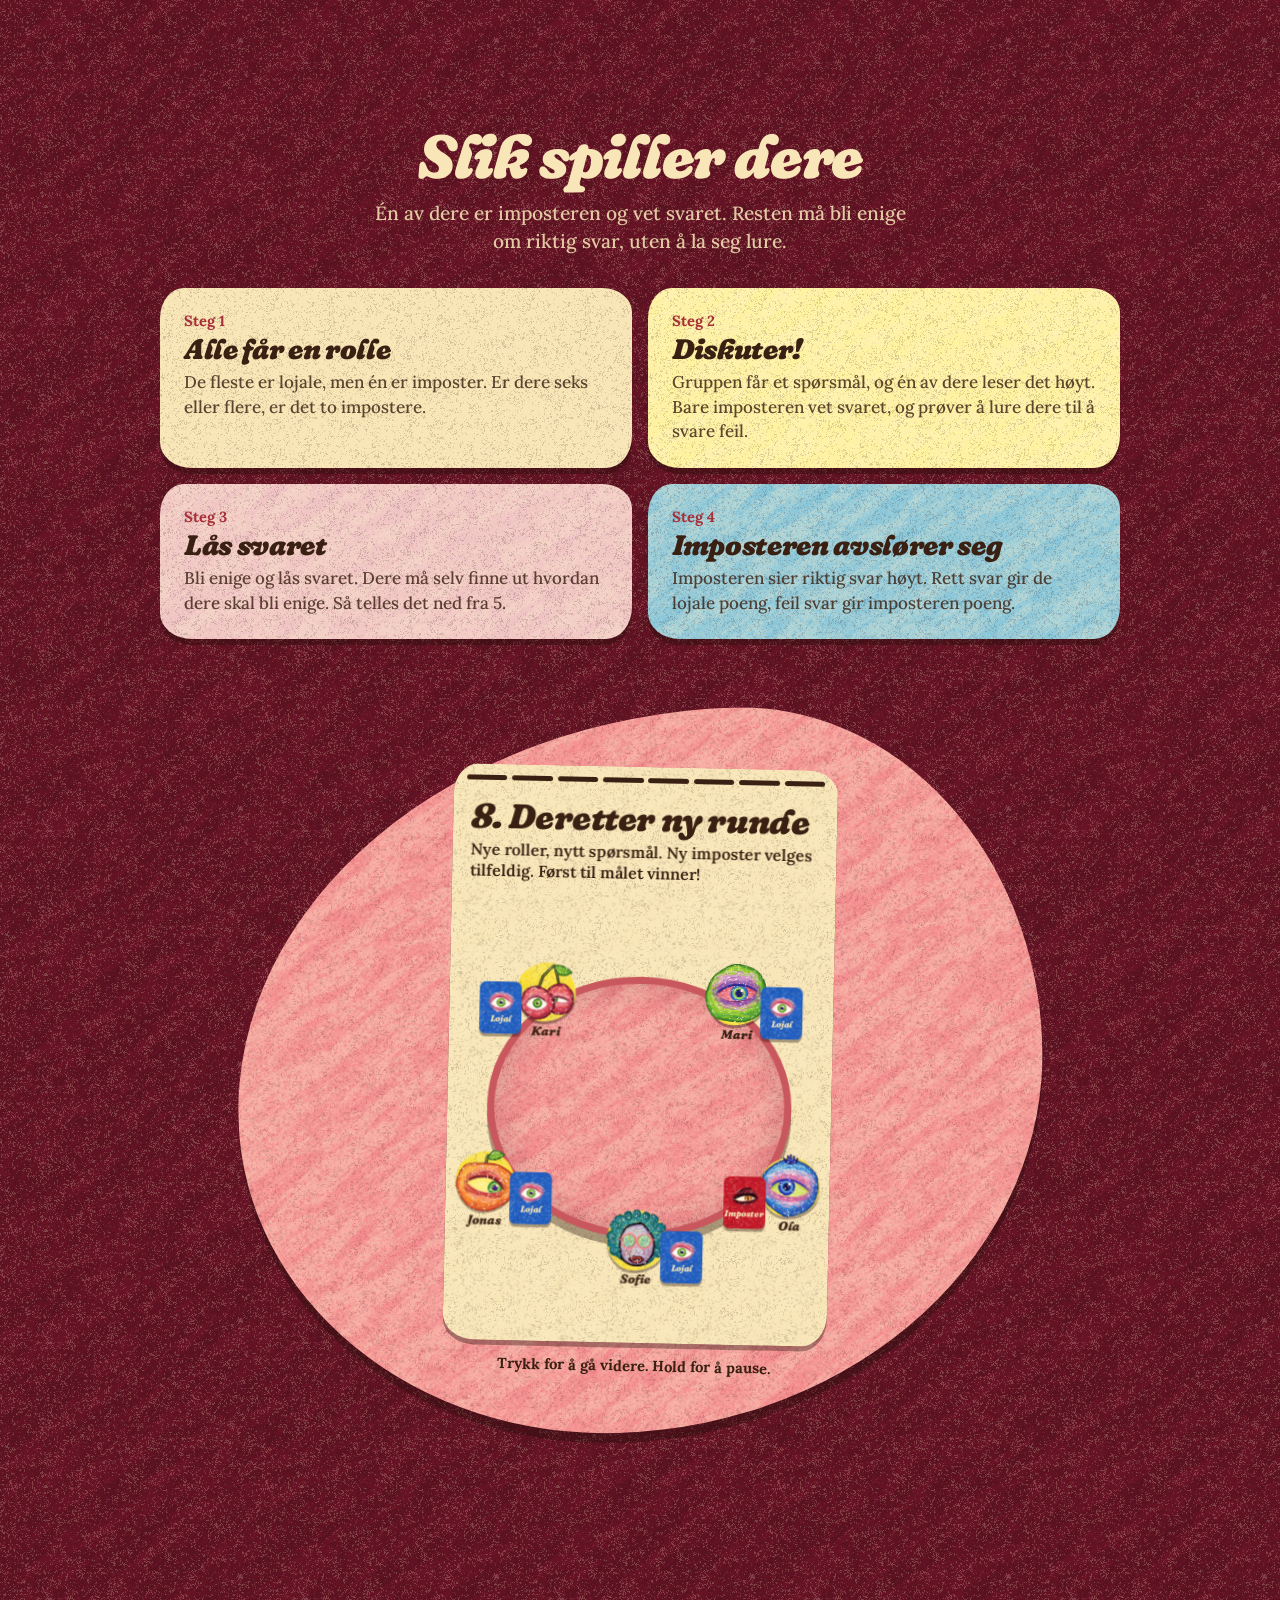
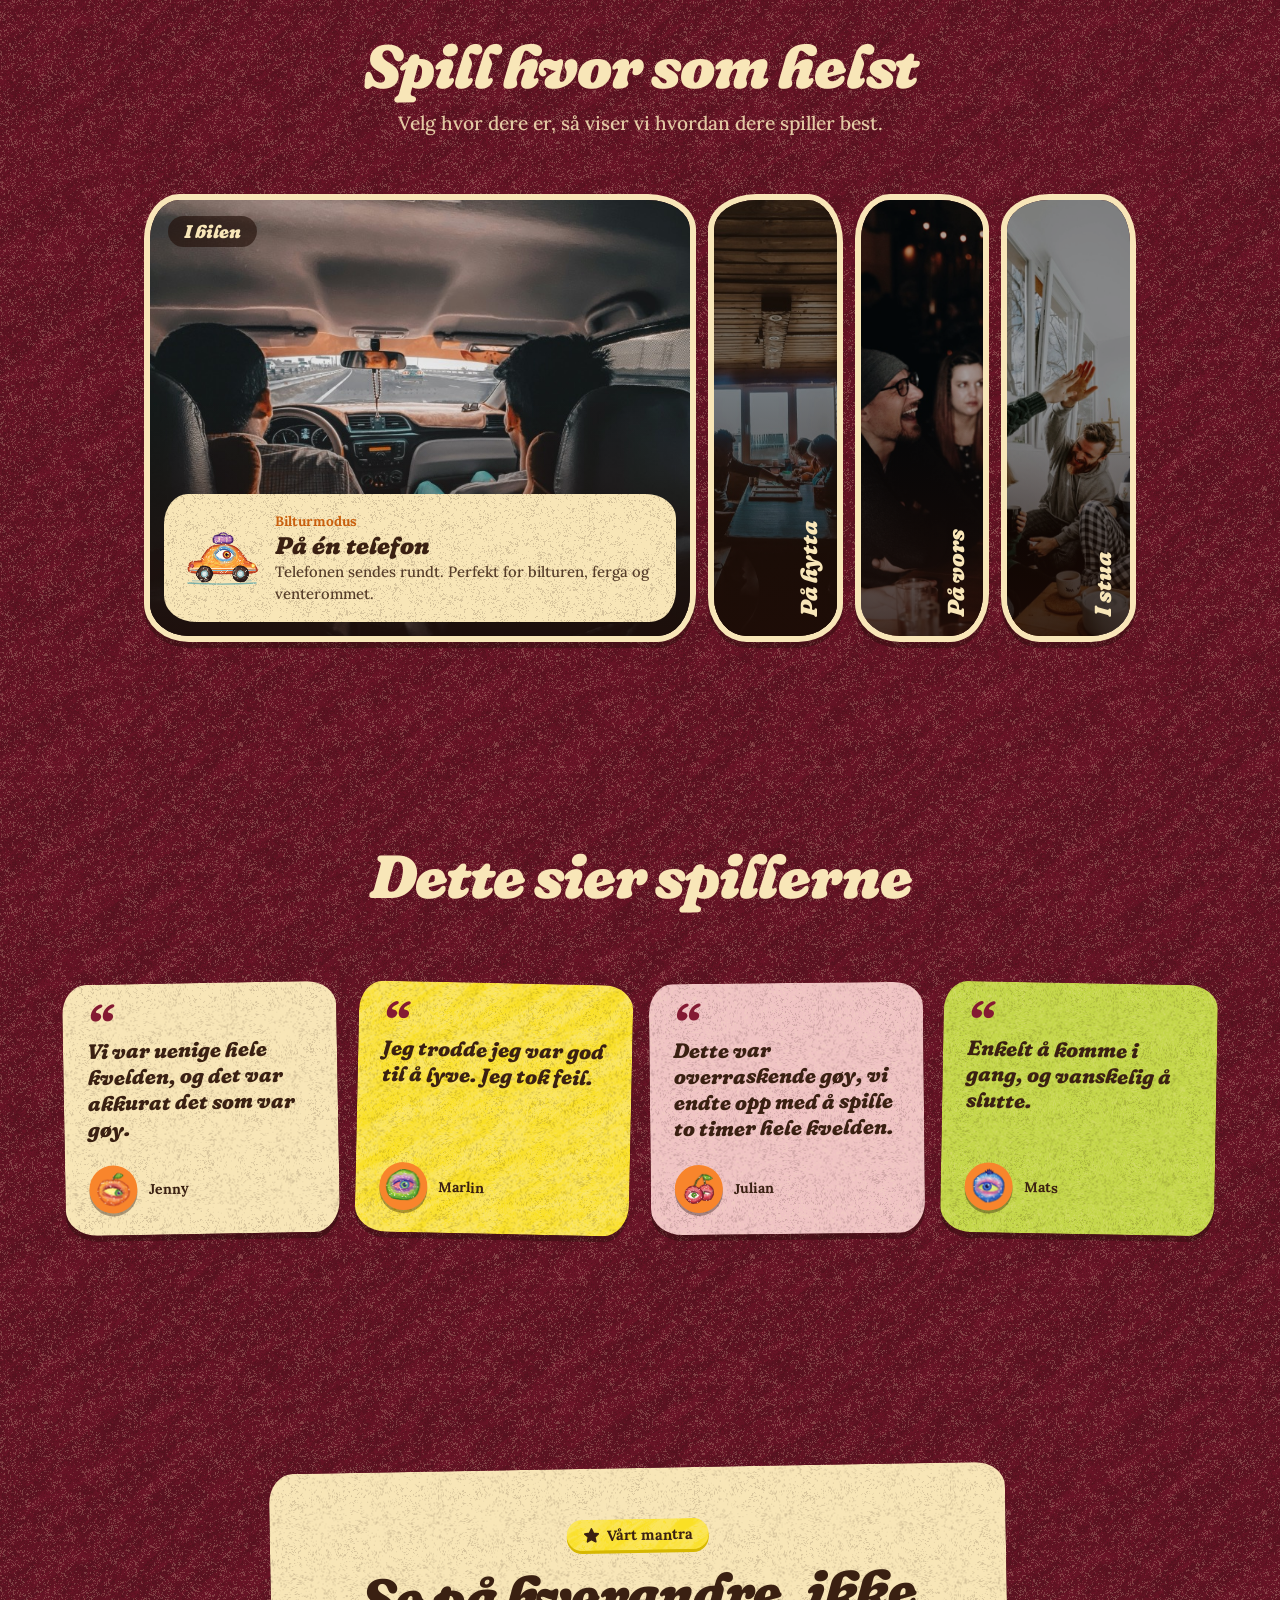
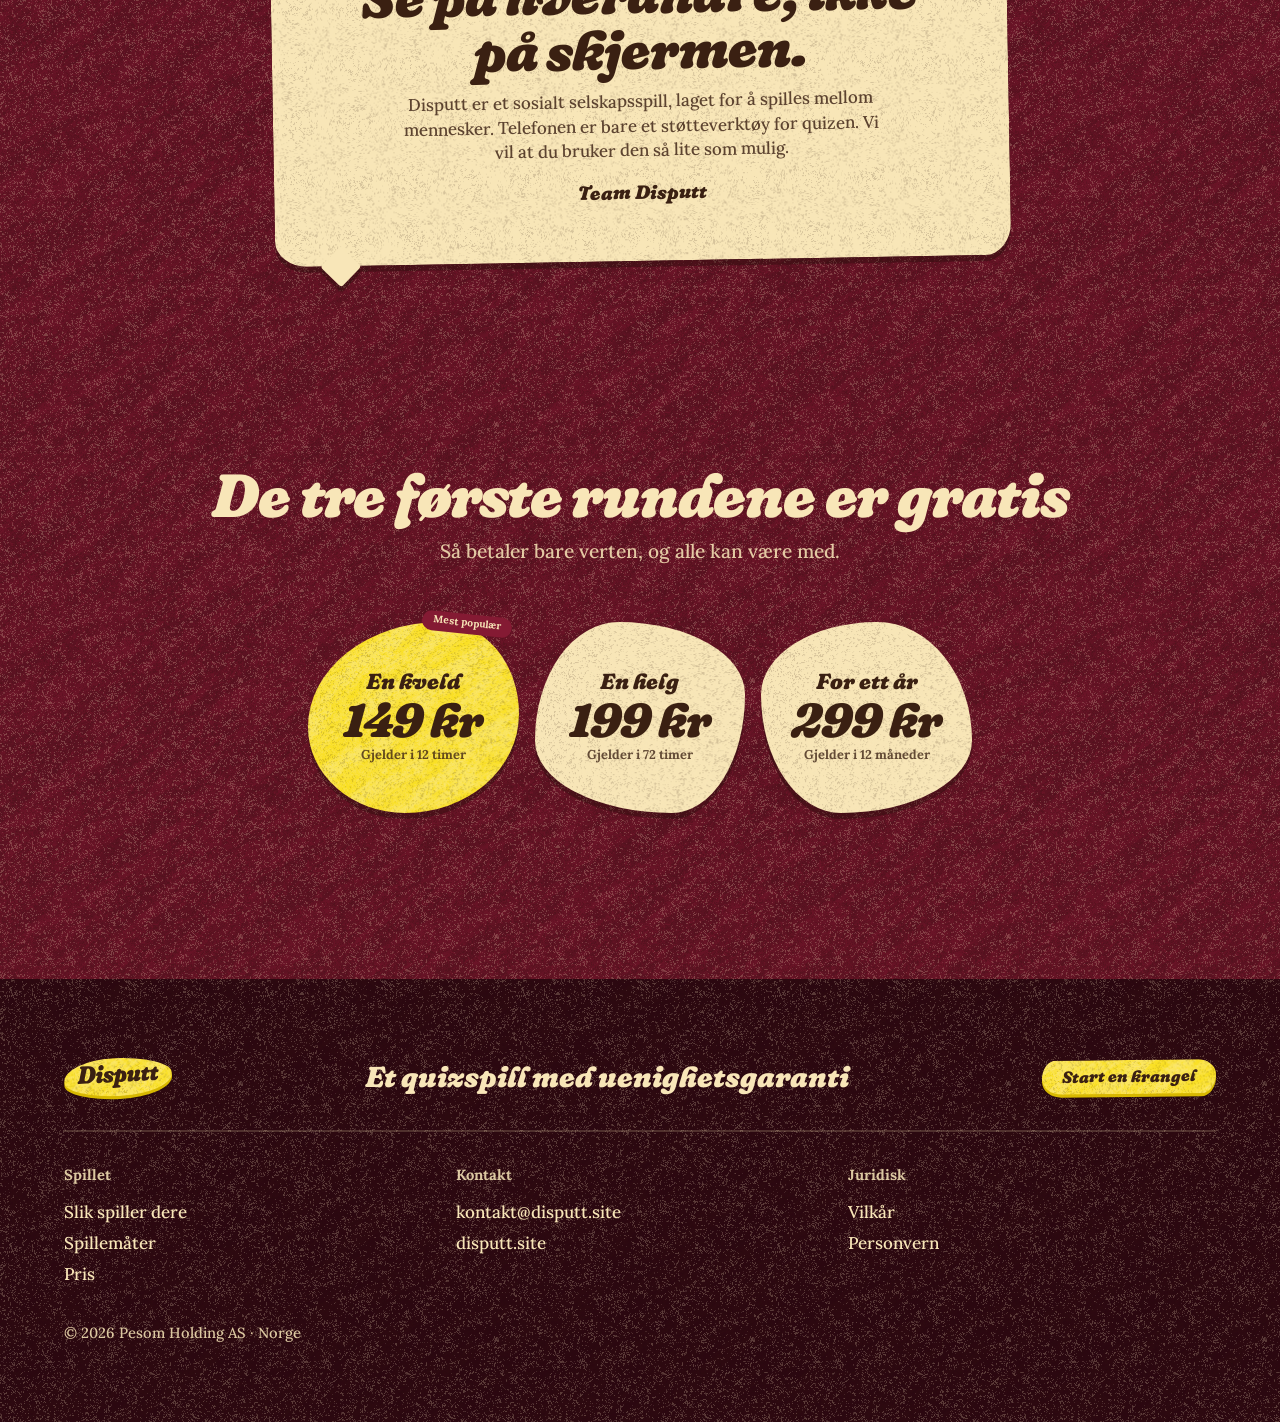
==== commit c5d6159b: "Sitat-seksjonen «Dette sier spillerne» (Kortrad) med Jenny, Marlin, Julian og Mats, kun på norsk Co-" ====
--- a/index.html
+++ b/index.html
@@ -214,6 +214,21 @@
 }
 @media (prefers-reduced-motion: reduce) { .p4-p, .p4-p > img, .p4-t, .p4-p .cap2 { transition: none; } }
 
+.qav { display: inline-grid; place-items: center; width: 3rem; height: 3rem; border-radius: 50%; background: var(--orange); box-shadow: var(--shadow-1); flex: none; }
+.qav img { width: 78%; }
+.q3 { display: flex; gap: 1.2rem; overflow-x: auto; scroll-snap-type: x mandatory; padding: 1.2rem var(--pad) 1.8rem; margin-inline: calc(var(--pad) * -1); scrollbar-width: none; }
+.q3::-webkit-scrollbar { display: none; }
+.q3-c { flex: 0 0 min(80%, 21rem); scroll-snap-align: center; display: grid; align-content: space-between; gap: 1.4rem; min-height: 15rem; margin: 0; padding: 1.6rem 1.5rem 1.4rem; color: var(--ink); background: var(--tex-grain), var(--cream); border-radius: var(--r-card); box-shadow: var(--shadow-2); rotate: -1deg; }
+.q3-c:nth-child(2) { background: var(--tex-grain), var(--tex-light), var(--yellow); rotate: 1.2deg; }
+.q3-c:nth-child(3) { background: var(--tex-grain), var(--pink-pale); rotate: -0.6deg; }
+.q3-c:nth-child(4) { background: var(--tex-grain), var(--lime-light); rotate: 1deg; }
+.q3-q { margin: 0; font-family: var(--font-display); font-weight: 800; font-size: 1.3rem; line-height: 1.25; }
+.q3-q::before { content: '\201C'; display: block; font-size: 3rem; line-height: 0.6; color: var(--burgundy-600); }
+.q3-by { display: flex; align-items: center; gap: 0.7rem; font-size: 0.88rem; }
+.q3-by b { display: block; }
+.eks { margin: 1.6rem auto 0; max-width: 34rem; text-align: center; font-size: 0.85rem; font-weight: 700; color: rgb(var(--cream-rgb) / 0.6); }
+@media (min-width: 62rem) { .q3 { justify-content: center; overflow: visible; } .q3-c { flex: 1 1 0; } }
+
 .cards2 { display: grid; grid-template-columns: 1fr 1fr; gap: var(--s-5); } @media (max-width: 52rem) { .cards2 { grid-template-columns: 1fr; } }
 </style>
 </head>
@@ -244,6 +259,8 @@
 
 <section id="maater" class="sec"><div class="wrap"><div class="sec-head center"><h2 class="h2">Spill hvor som helst</h2><p class="lead rv">Velg hvor dere er, så viser vi hvordan dere spiller best.</p></div><div class="p4 rv" translate="no"><button class="p4-p" type="button" aria-expanded="true"><img src="/img/bil.jpg" alt="" style="object-position:50% 45%"><span class="cap">I bilen</span><span class="cap2" aria-hidden="true">I bilen</span><span class="p4-t"><img src="/assets/art/bil.svg" alt=""><span><span class="k">Bilturmodus</span><b>På én telefon</b><span class="p">Telefonen sendes rundt. Perfekt for bilturen, ferga og venterommet.</span></span></span></button><button class="p4-p" type="button" aria-expanded="false"><img src="/img/hytta.jpg" alt="" style="object-position:52% 62%"><span class="cap">På hytta</span><span class="cap2" aria-hidden="true">På hytta</span><span class="p4-t"><img src="/assets/art/hytte.svg" alt=""><span><span class="k">Hytteturmodus</span><b>På hver sin telefon</b><span class="p">Alle blir med fra sin egen telefon, med en kode eller QR-kode. Perfekt for hytta og vorspielet.</span></span></span></button><button class="p4-p" type="button" aria-expanded="false"><img src="/img/vors.jpg" alt="" style="object-position:38% 40%"><span class="cap">På vors</span><span class="cap2" aria-hidden="true">På vors</span><span class="p4-t"><img src="/assets/art/hytte.svg" alt=""><span><span class="k">Hytteturmodus</span><b>På hver sin telefon</b><span class="p">Alle blir med fra sin egen telefon, med en kode eller QR-kode. Perfekt for hytta og vorspielet.</span></span></span></button><button class="p4-p" type="button" aria-expanded="false"><img src="/img/stue.jpg" alt="" style="object-position:55% 52%"><span class="cap">I stua</span><span class="cap2" aria-hidden="true">I stua</span><span class="p4-t"><img src="/assets/art/bil.svg" alt=""><span><span class="k">Bilturmodus</span><b>På én telefon</b><span class="p">Telefonen sendes rundt. Perfekt for bilturen, ferga og venterommet.</span></span></span></button></div></div></section>
 
+<section id="sitater" class="sec"><div class="wrap"><div class="sec-head center"><h2 class="h2" id="sitater-h">Dette sier spillerne</h2></div><div class="q3 rv" role="region" aria-labelledby="sitater-h" tabindex="0"><figure class="q3-c"><blockquote class="q3-q">Vi var uenige hele kvelden, og det var akkurat det som var gøy.</blockquote><figcaption class="q3-by"><span class="qav"><img src="/assets/avatars/mandarin.svg" alt=""></span><span><b>Jenny</b></span></figcaption></figure><figure class="q3-c"><blockquote class="q3-q">Jeg trodde jeg var god til å lyve. Jeg tok feil.</blockquote><figcaption class="q3-by"><span class="qav"><img src="/assets/avatars/lime.svg" alt=""></span><span><b>Marlin</b></span></figcaption></figure><figure class="q3-c"><blockquote class="q3-q">Dette var overraskende gøy, vi endte opp med å spille to timer hele kvelden.</blockquote><figcaption class="q3-by"><span class="qav"><img src="/assets/avatars/kirsebaer.svg" alt=""></span><span><b>Julian</b></span></figcaption></figure><figure class="q3-c"><blockquote class="q3-q">Enkelt å komme i gang, og vanskelig å slutte.</blockquote><figcaption class="q3-by"><span class="qav"><img src="/assets/avatars/blabaer.svg" alt=""></span><span><b>Mats</b></span></figcaption></figure></div></div></section>
+
 <section id="mantra" class="sec"><div class="wrap narrow">
   <figure class="mantra card card--paper rv">
     <span class="mchip"><svg viewBox="0 0 24 24" aria-hidden="true"><path d="M12 3L14.65 8.96L21.13 9.63L16.28 13.99L17.64 20.37L12 17.1L6.36 20.37L7.72 13.99L2.87 9.63L9.35 8.96Z" fill="currentColor" stroke="currentColor" stroke-width="2.4" stroke-linejoin="round"/></svg>Vårt mantra</span>
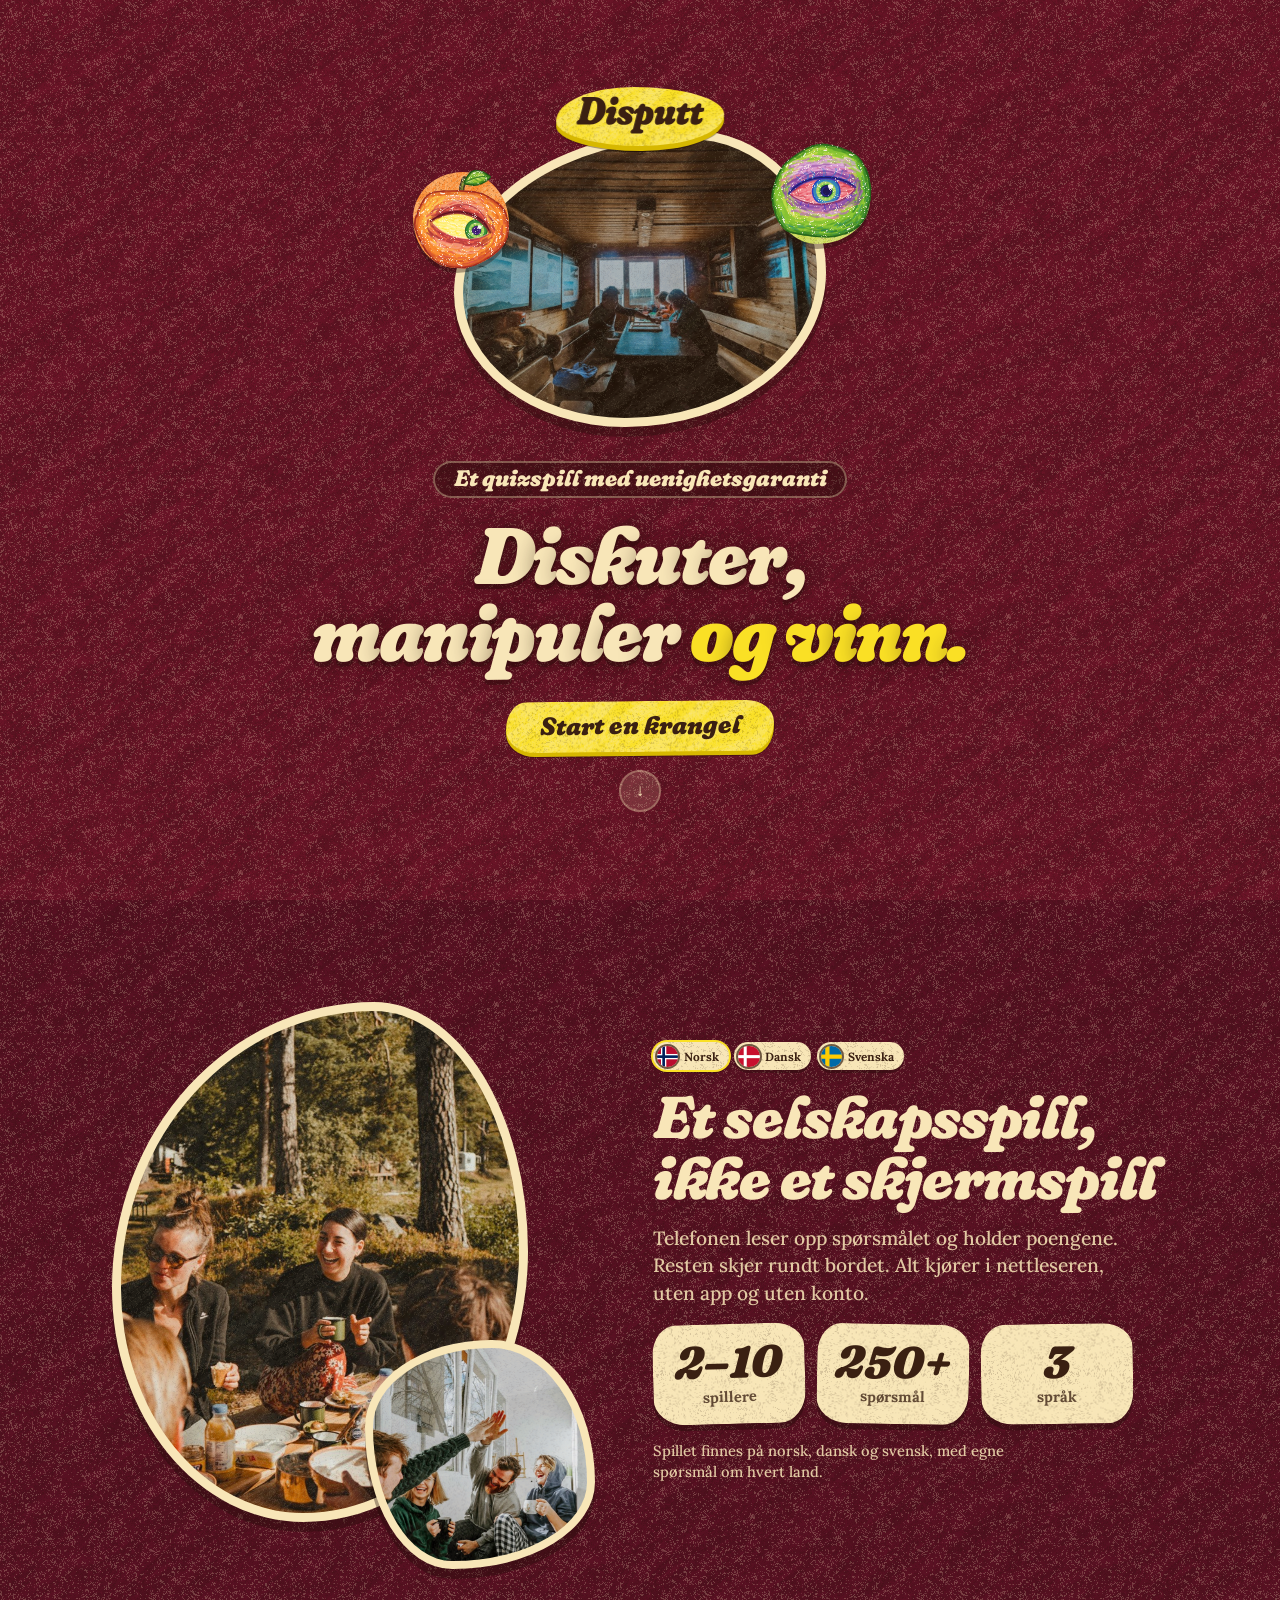
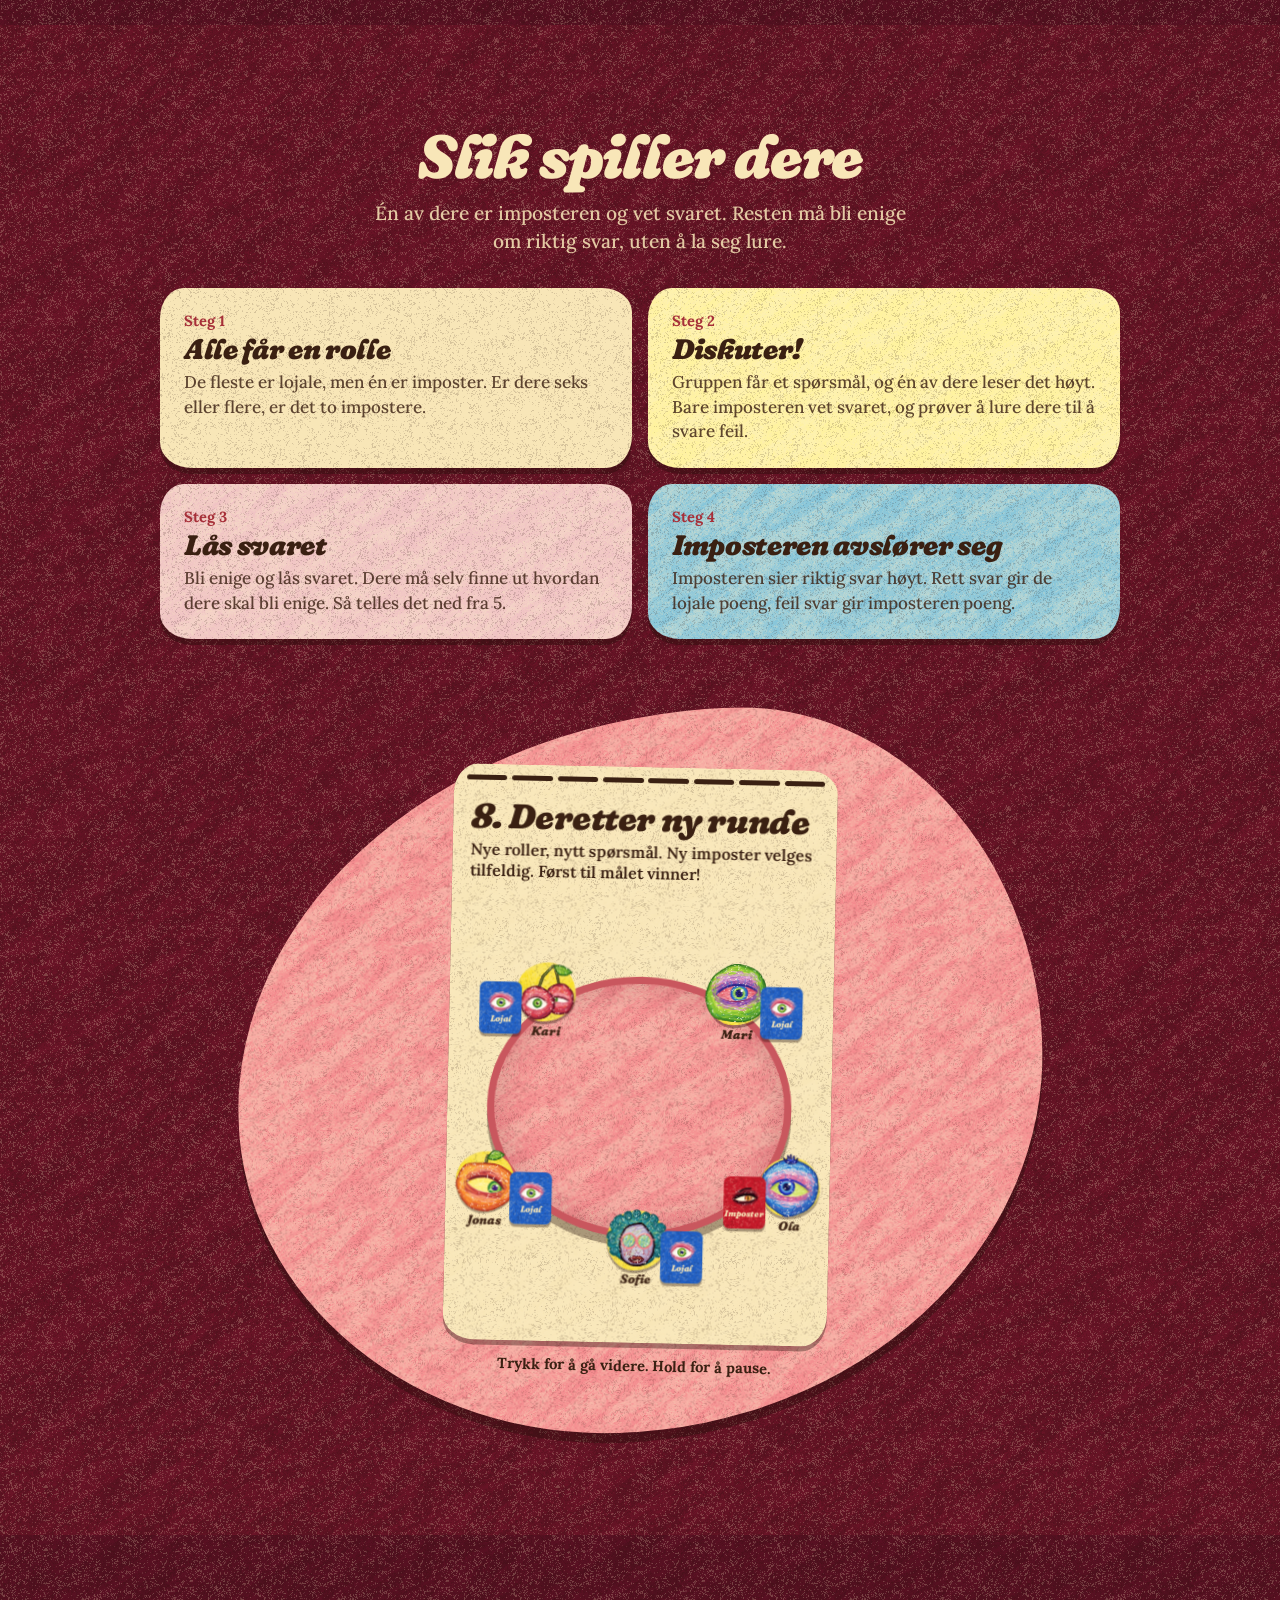
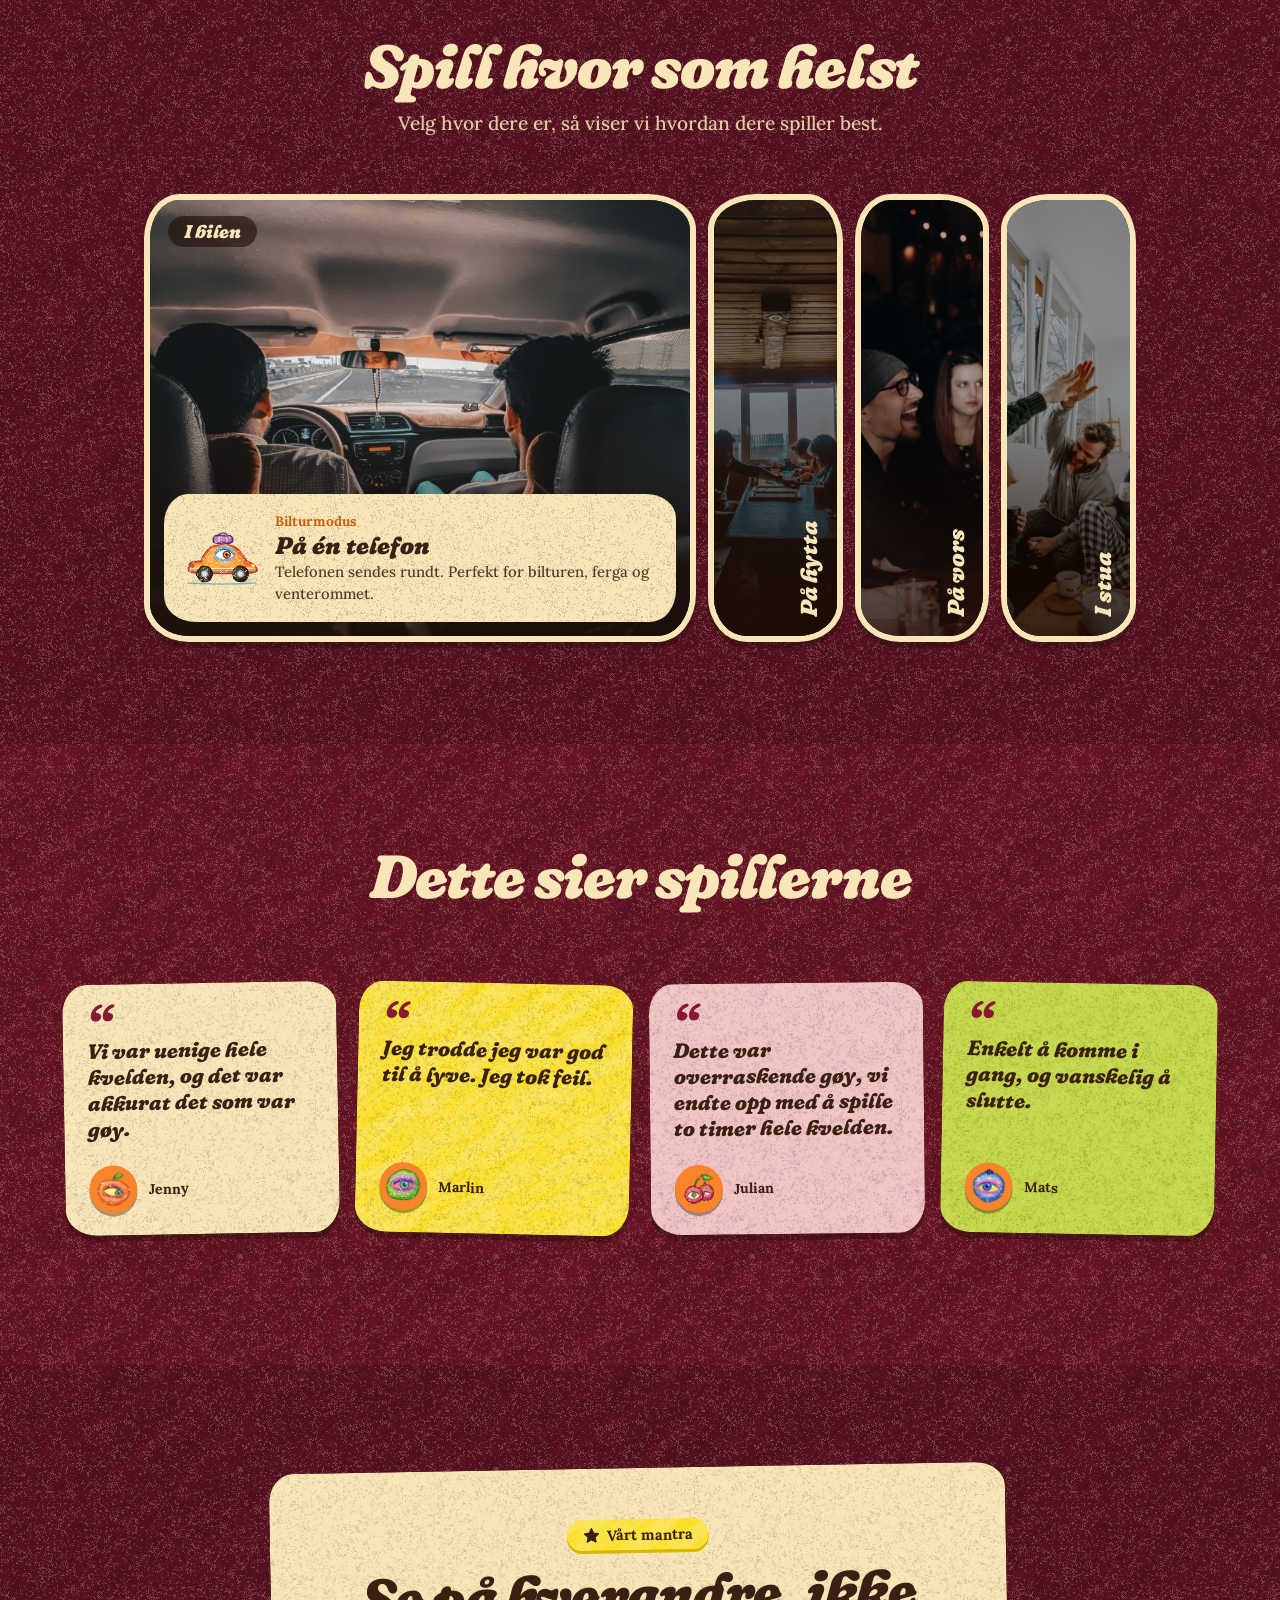
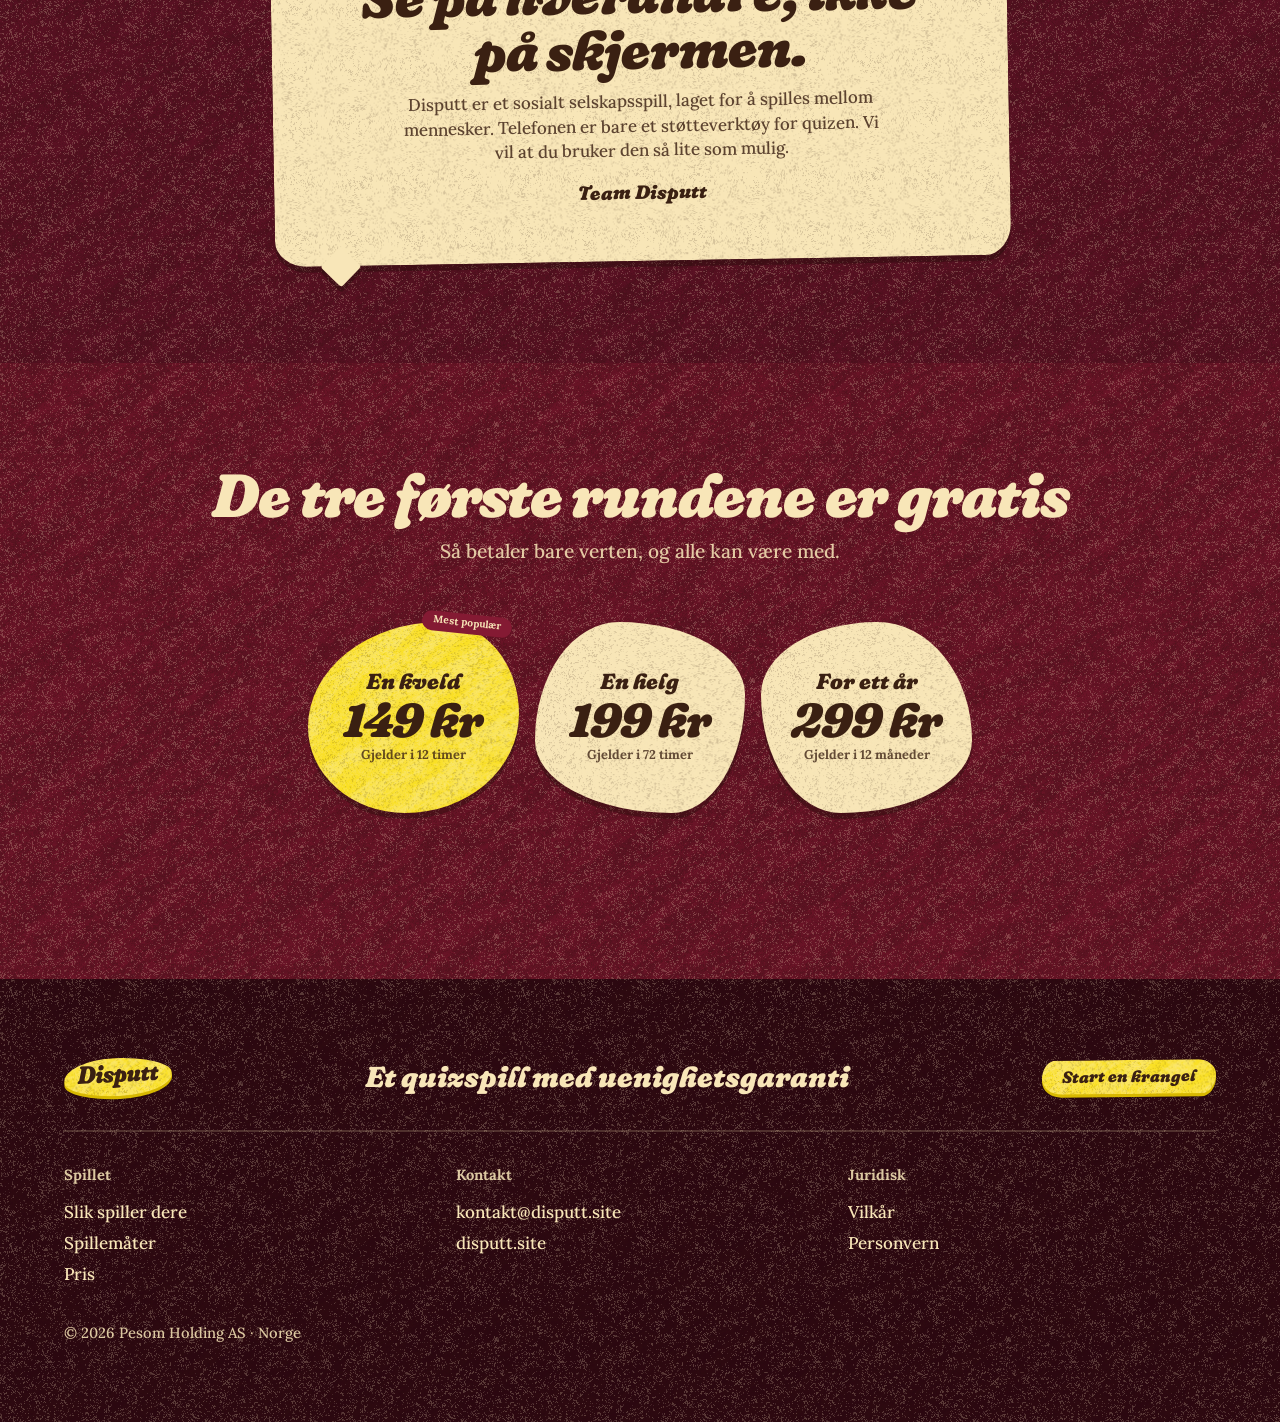
==== commit 32340f85: "Forsiden delt i seksjoner med annenhver bakgrunn (rød og litt mørkere rød), pil under «Start en kran" ====
--- a/index.html
+++ b/index.html
@@ -246,22 +246,23 @@
   <h1 class="ta" aria-label="Diskuter, manipuler og vinn.">Diskuter, manipuler <span class="y">og vinn.</span></h1>
   <div class="cta">
     <a class="btn btn--slim" href="https://disputt.site/">Start en krangel</a>
+    <a class="cue" href="#om" aria-label="Bla ned">↓</a>
   </div>
 </header>
 <a class="btn btn--slim sticky-cta" href="https://disputt.site/">Start en krangel</a>
 <main class="v1">
-<section id="om" class="sec"><div class="wrap zz">
+<section id="om" class="sec alt"><div class="wrap zz">
   <div class="duo rv"><figure class="blob"><img src="/img/camping.jpg" alt="" style="object-position:50% 52%"></figure><figure class="blob blob--c duo-b"><img src="/img/stue.jpg" alt="" style="object-position:55% 52%"></figure></div>
   <div class="zt"><div class="lrow rv"><a class="lchip" href="/" aria-current="page" data-sprak="no" hreflang="nb"><span class="lflag"><svg viewBox="0 0 22 16" preserveAspectRatio="xMidYMid slice"><rect width="22" height="16" fill="#ba0c2f"/><rect x="6" width="4" height="16" fill="#fff"/><rect y="6" width="22" height="4" fill="#fff"/><rect x="7" width="2" height="16" fill="#00205b"/><rect y="7" width="22" height="2" fill="#00205b"/></svg></span>Norsk</a><a class="lchip" href="/da/" data-sprak="da" hreflang="da"><span class="lflag"><svg viewBox="0 0 37 28" preserveAspectRatio="xMidYMid slice"><rect width="37" height="28" fill="#c8102e"/><rect x="12" width="4" height="28" fill="#fff"/><rect y="12" width="37" height="4" fill="#fff"/></svg></span>Dansk</a><a class="lchip" href="/sv/" data-sprak="sv" hreflang="sv"><span class="lflag"><svg viewBox="0 0 16 10" preserveAspectRatio="xMidYMid slice"><rect width="16" height="10" fill="#006aa7"/><rect x="5" width="2" height="10" fill="#fecc02"/><rect y="4" width="16" height="2" fill="#fecc02"/></svg></span>Svenska</a></div><h2 class="big">Et selskapsspill, ikke et skjermspill</h2><p class="lead rv">Telefonen leser opp spørsmålet og holder poengene. Resten skjer rundt bordet. Alt kjører i nettleseren, uten app og uten konto.</p><div class="numbox"><div class="card card--paper rv" style="--d:0.0s"><b>2–10</b><span>spillere</span></div><div class="card card--paper rv" style="--d:0.1s"><b>250+</b><span>spørsmål</span></div><div class="card card--paper rv" style="--d:0.2s"><b>3</b><span>språk</span></div></div><div class="langs rv"><p>Spillet finnes på norsk, dansk og svensk, med egne spørsmål om hvert land.</p></div></div>
 </div></section>
 
 <section id="slik" class="sec"><div class="wrap mid"><div class="slik-head"><h2 class="h2">Slik spiller dere</h2><p class="lead rv">Én av dere er imposteren og vet svaret. Resten må bli enige om riktig svar, uten å la seg lure.</p></div><ol class="steps4"><li class="rv" style="--d:0.0s"><span class="n">Steg 1</span><div><h3>Alle får en rolle</h3><p>De fleste er lojale, men én er imposter. Er dere seks eller flere, er det to impostere.</p></div></li><li class="rv" style="--d:0.08s"><span class="n">Steg 2</span><div><h3>Diskuter!</h3><p>Gruppen får et spørsmål, og én av dere leser det høyt. Bare imposteren vet svaret, og prøver å lure dere til å svare feil.</p></div></li><li class="rv" style="--d:0.16s"><span class="n">Steg 3</span><div><h3>Lås svaret</h3><p>Bli enige og lås svaret. Dere må selv finne ut hvordan dere skal bli enige. Så telles det ned fra 5.</p></div></li><li class="rv" style="--d:0.24s"><span class="n">Steg 4</span><div><h3>Imposteren avslører seg</h3><p>Imposteren sier riktig svar høyt. Rett svar gir de lojale poeng, feil svar gir imposteren poeng.</p></div></li></ol><div class="spot below rv"><div class="story-col"><div id="rules" aria-label="Slik spiller dere" translate="no"></div><p class="story-hint"><span>Trykk for å gå videre.</span> <span>Hold for å pause.</span></p></div></div></div></section>
 
-<section id="maater" class="sec"><div class="wrap"><div class="sec-head center"><h2 class="h2">Spill hvor som helst</h2><p class="lead rv">Velg hvor dere er, så viser vi hvordan dere spiller best.</p></div><div class="p4 rv" translate="no"><button class="p4-p" type="button" aria-expanded="true"><img src="/img/bil.jpg" alt="" style="object-position:50% 45%"><span class="cap">I bilen</span><span class="cap2" aria-hidden="true">I bilen</span><span class="p4-t"><img src="/assets/art/bil.svg" alt=""><span><span class="k">Bilturmodus</span><b>På én telefon</b><span class="p">Telefonen sendes rundt. Perfekt for bilturen, ferga og venterommet.</span></span></span></button><button class="p4-p" type="button" aria-expanded="false"><img src="/img/hytta.jpg" alt="" style="object-position:52% 62%"><span class="cap">På hytta</span><span class="cap2" aria-hidden="true">På hytta</span><span class="p4-t"><img src="/assets/art/hytte.svg" alt=""><span><span class="k">Hytteturmodus</span><b>På hver sin telefon</b><span class="p">Alle blir med fra sin egen telefon, med en kode eller QR-kode. Perfekt for hytta og vorspielet.</span></span></span></button><button class="p4-p" type="button" aria-expanded="false"><img src="/img/vors.jpg" alt="" style="object-position:38% 40%"><span class="cap">På vors</span><span class="cap2" aria-hidden="true">På vors</span><span class="p4-t"><img src="/assets/art/hytte.svg" alt=""><span><span class="k">Hytteturmodus</span><b>På hver sin telefon</b><span class="p">Alle blir med fra sin egen telefon, med en kode eller QR-kode. Perfekt for hytta og vorspielet.</span></span></span></button><button class="p4-p" type="button" aria-expanded="false"><img src="/img/stue.jpg" alt="" style="object-position:55% 52%"><span class="cap">I stua</span><span class="cap2" aria-hidden="true">I stua</span><span class="p4-t"><img src="/assets/art/bil.svg" alt=""><span><span class="k">Bilturmodus</span><b>På én telefon</b><span class="p">Telefonen sendes rundt. Perfekt for bilturen, ferga og venterommet.</span></span></span></button></div></div></section>
+<section id="maater" class="sec alt"><div class="wrap"><div class="sec-head center"><h2 class="h2">Spill hvor som helst</h2><p class="lead rv">Velg hvor dere er, så viser vi hvordan dere spiller best.</p></div><div class="p4 rv" translate="no"><button class="p4-p" type="button" aria-expanded="true"><img src="/img/bil.jpg" alt="" style="object-position:50% 45%"><span class="cap">I bilen</span><span class="cap2" aria-hidden="true">I bilen</span><span class="p4-t"><img src="/assets/art/bil.svg" alt=""><span><span class="k">Bilturmodus</span><b>På én telefon</b><span class="p">Telefonen sendes rundt. Perfekt for bilturen, ferga og venterommet.</span></span></span></button><button class="p4-p" type="button" aria-expanded="false"><img src="/img/hytta.jpg" alt="" style="object-position:52% 62%"><span class="cap">På hytta</span><span class="cap2" aria-hidden="true">På hytta</span><span class="p4-t"><img src="/assets/art/hytte.svg" alt=""><span><span class="k">Hytteturmodus</span><b>På hver sin telefon</b><span class="p">Alle blir med fra sin egen telefon, med en kode eller QR-kode. Perfekt for hytta og vorspielet.</span></span></span></button><button class="p4-p" type="button" aria-expanded="false"><img src="/img/vors.jpg" alt="" style="object-position:38% 40%"><span class="cap">På vors</span><span class="cap2" aria-hidden="true">På vors</span><span class="p4-t"><img src="/assets/art/hytte.svg" alt=""><span><span class="k">Hytteturmodus</span><b>På hver sin telefon</b><span class="p">Alle blir med fra sin egen telefon, med en kode eller QR-kode. Perfekt for hytta og vorspielet.</span></span></span></button><button class="p4-p" type="button" aria-expanded="false"><img src="/img/stue.jpg" alt="" style="object-position:55% 52%"><span class="cap">I stua</span><span class="cap2" aria-hidden="true">I stua</span><span class="p4-t"><img src="/assets/art/bil.svg" alt=""><span><span class="k">Bilturmodus</span><b>På én telefon</b><span class="p">Telefonen sendes rundt. Perfekt for bilturen, ferga og venterommet.</span></span></span></button></div></div></section>
 
 <section id="sitater" class="sec"><div class="wrap"><div class="sec-head center"><h2 class="h2" id="sitater-h">Dette sier spillerne</h2></div><div class="q3 rv" role="region" aria-labelledby="sitater-h" tabindex="0"><figure class="q3-c"><blockquote class="q3-q">Vi var uenige hele kvelden, og det var akkurat det som var gøy.</blockquote><figcaption class="q3-by"><span class="qav"><img src="/assets/avatars/mandarin.svg" alt=""></span><span><b>Jenny</b></span></figcaption></figure><figure class="q3-c"><blockquote class="q3-q">Jeg trodde jeg var god til å lyve. Jeg tok feil.</blockquote><figcaption class="q3-by"><span class="qav"><img src="/assets/avatars/lime.svg" alt=""></span><span><b>Marlin</b></span></figcaption></figure><figure class="q3-c"><blockquote class="q3-q">Dette var overraskende gøy, vi endte opp med å spille to timer hele kvelden.</blockquote><figcaption class="q3-by"><span class="qav"><img src="/assets/avatars/kirsebaer.svg" alt=""></span><span><b>Julian</b></span></figcaption></figure><figure class="q3-c"><blockquote class="q3-q">Enkelt å komme i gang, og vanskelig å slutte.</blockquote><figcaption class="q3-by"><span class="qav"><img src="/assets/avatars/blabaer.svg" alt=""></span><span><b>Mats</b></span></figcaption></figure></div></div></section>
 
-<section id="mantra" class="sec"><div class="wrap narrow">
+<section id="mantra" class="sec alt"><div class="wrap narrow">
   <figure class="mantra card card--paper rv">
     <span class="mchip"><svg viewBox="0 0 24 24" aria-hidden="true"><path d="M12 3L14.65 8.96L21.13 9.63L16.28 13.99L17.64 20.37L12 17.1L6.36 20.37L7.72 13.99L2.87 9.63L9.35 8.96Z" fill="currentColor" stroke="currentColor" stroke-width="2.4" stroke-linejoin="round"/></svg>Vårt mantra</span>
     <blockquote><p class="m1">Se på hverandre, ikke på skjermen.</p><p>Disputt er et sosialt selskapsspill, laget for å spilles mellom mennesker. Telefonen er bare et støtteverktøy for quizen. Vi vil at du bruker den så lite som mulig.</p></blockquote>
--- a/css/landing.css
+++ b/css/landing.css
@@ -137,3 +137,18 @@
 body .hero .btn--slim { min-height: 3.8rem; padding: 0.45rem 2.7rem 0.55rem; font-size: 1.8rem; }
 @media (max-width: 40rem) { body .stack { --bh: min(32svh, 62vw); } body .hero > .tag { margin-top: 1.7rem; font-size: 0.98rem; white-space: normal; } body .hero h1 { margin-top: 1rem; } }
 @media (max-width: 24rem) { body .hero .btn--slim { padding: 0.4rem 1.6rem 0.5rem; font-size: 1.5rem; } body .hero > .tag { font-size: 0.88rem; padding-inline: 1rem; } }
+
+/* ---- bands (2026-11-06): every other section in a slightly darker red; the hero and the others keep the page's red ---- */
+:root { --bg-alt: #5a1124; }
+.sec.alt { background: var(--tex-grain), var(--tex-dark), var(--bg-alt); }
+
+/* ---- hero: a smaller button and the little arrow under it (2026-11-06) ---- */
+body .hero .btn--slim { min-height: 3.2rem; padding: 0.35rem 2.1rem 0.45rem; font-size: 1.55rem; }
+body .hero .cta { gap: 0; }
+body .hero .cue { margin-top: 1.1rem; }
+@media (max-width: 40rem) {
+  /* everything 30 px higher: 30 px less above, 30 px more below (the content is centred in the screen, so the two together move it 30 px) */
+  body .hero { padding-top: calc(5.2rem - 30px); padding-bottom: calc(2.6rem + 30px); }
+  body .hero .btn--slim { min-height: 2.9rem; padding: 0.3rem 1.8rem 0.4rem; font-size: 1.4rem; }
+}
+@media (max-width: 24rem) { body .hero .btn--slim { padding: 0.3rem 1.4rem 0.4rem; font-size: 1.3rem; } }
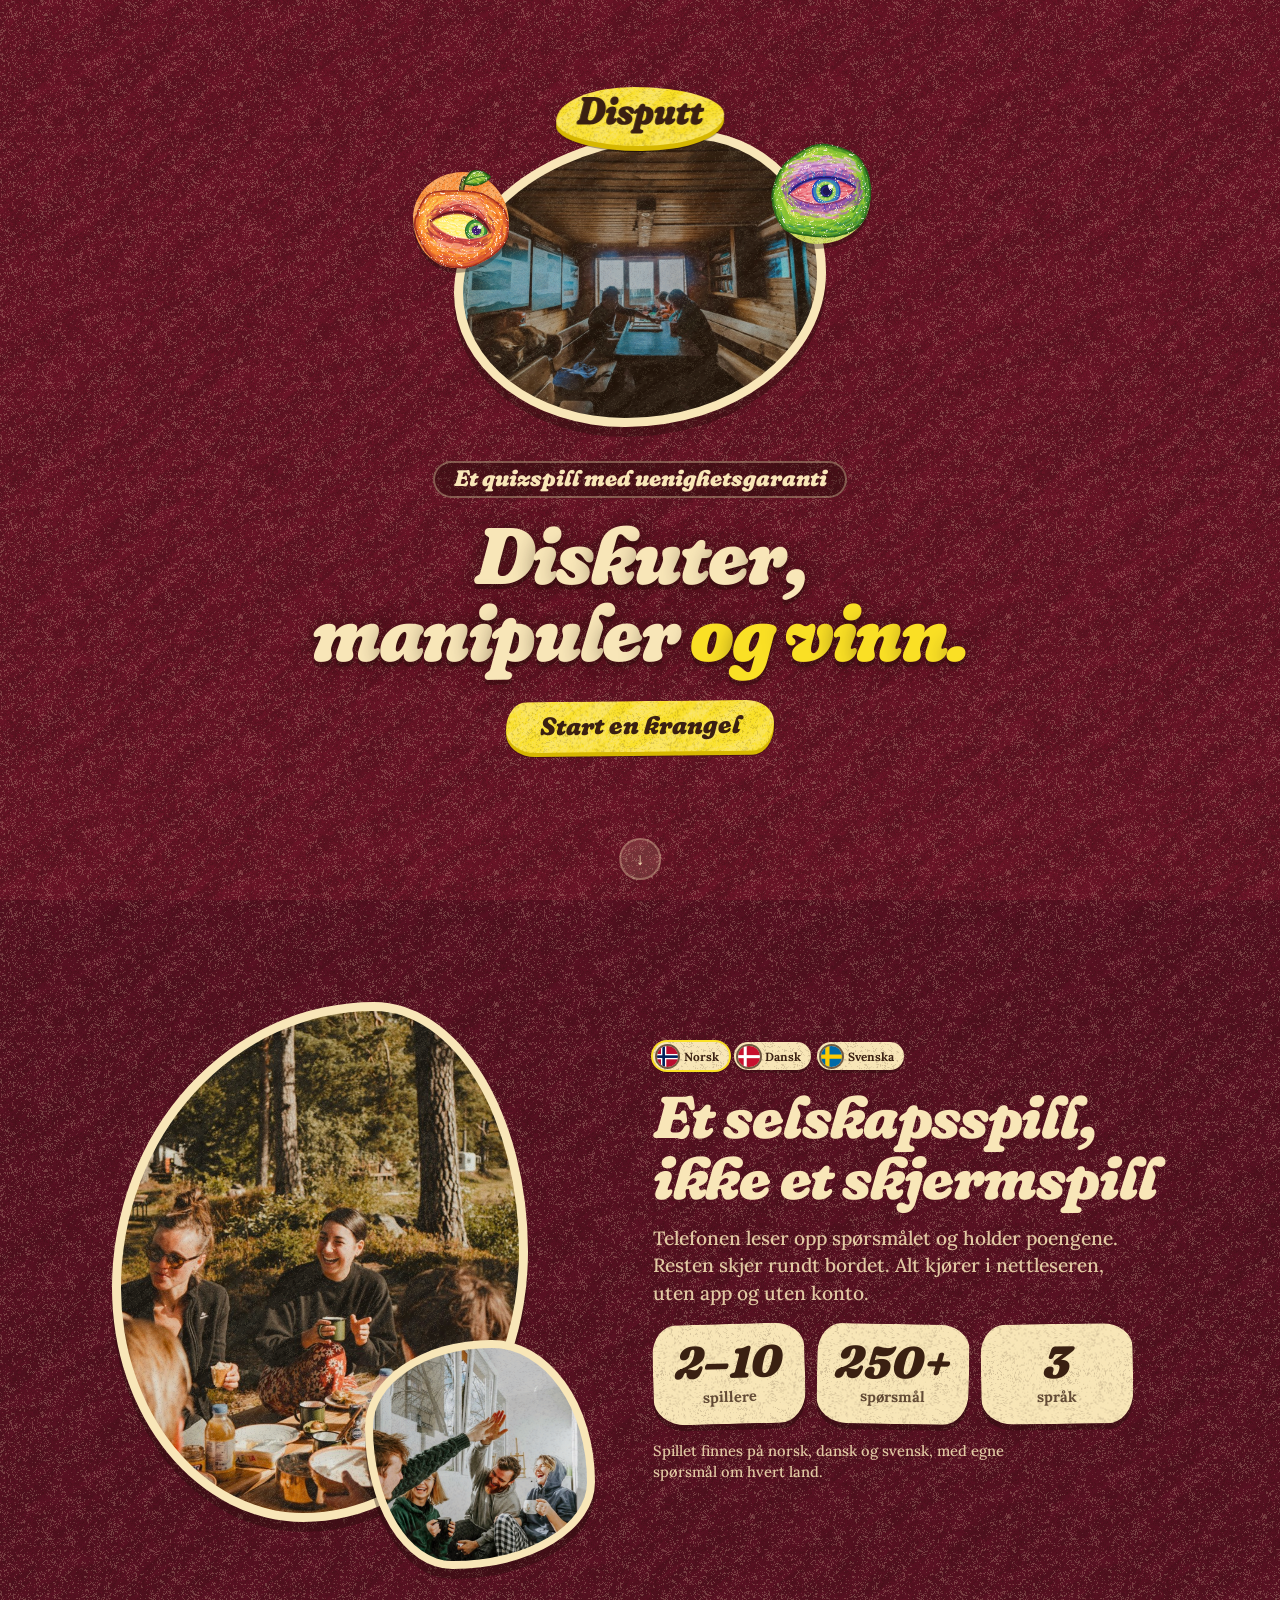
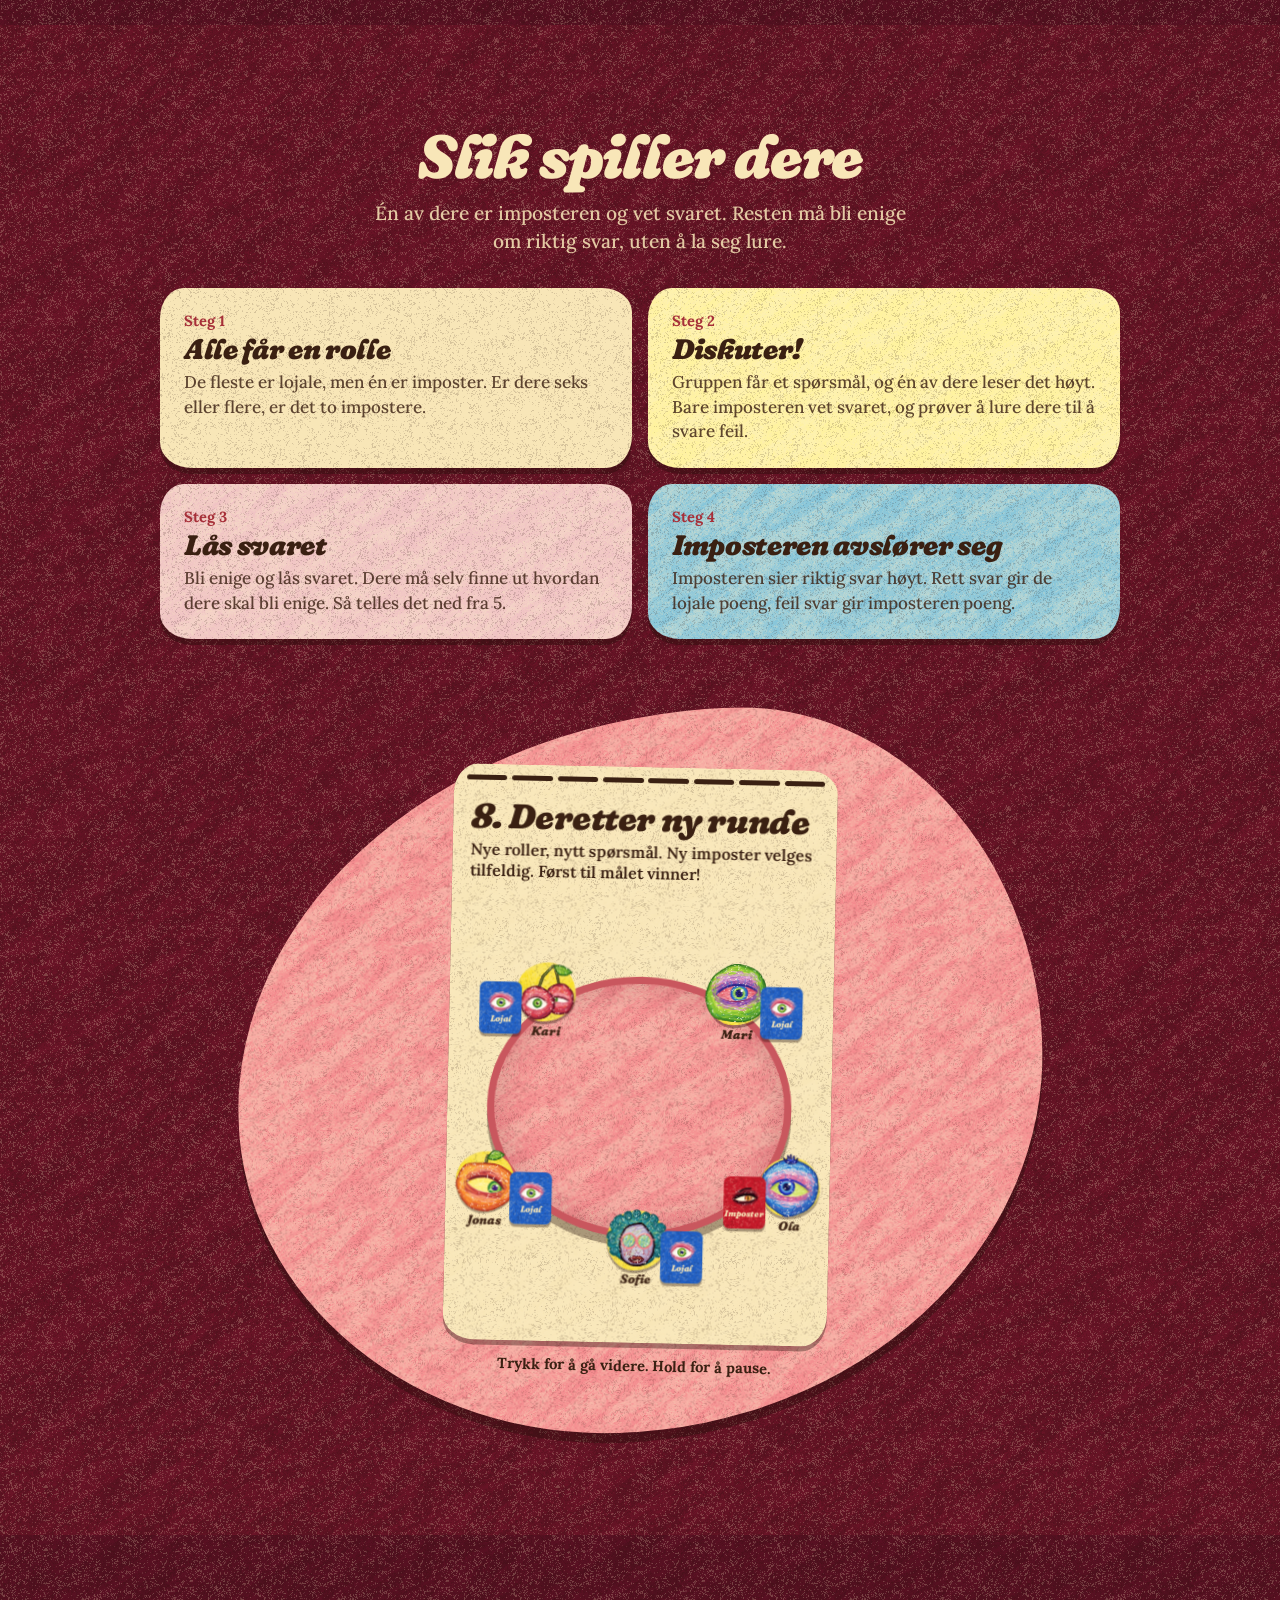
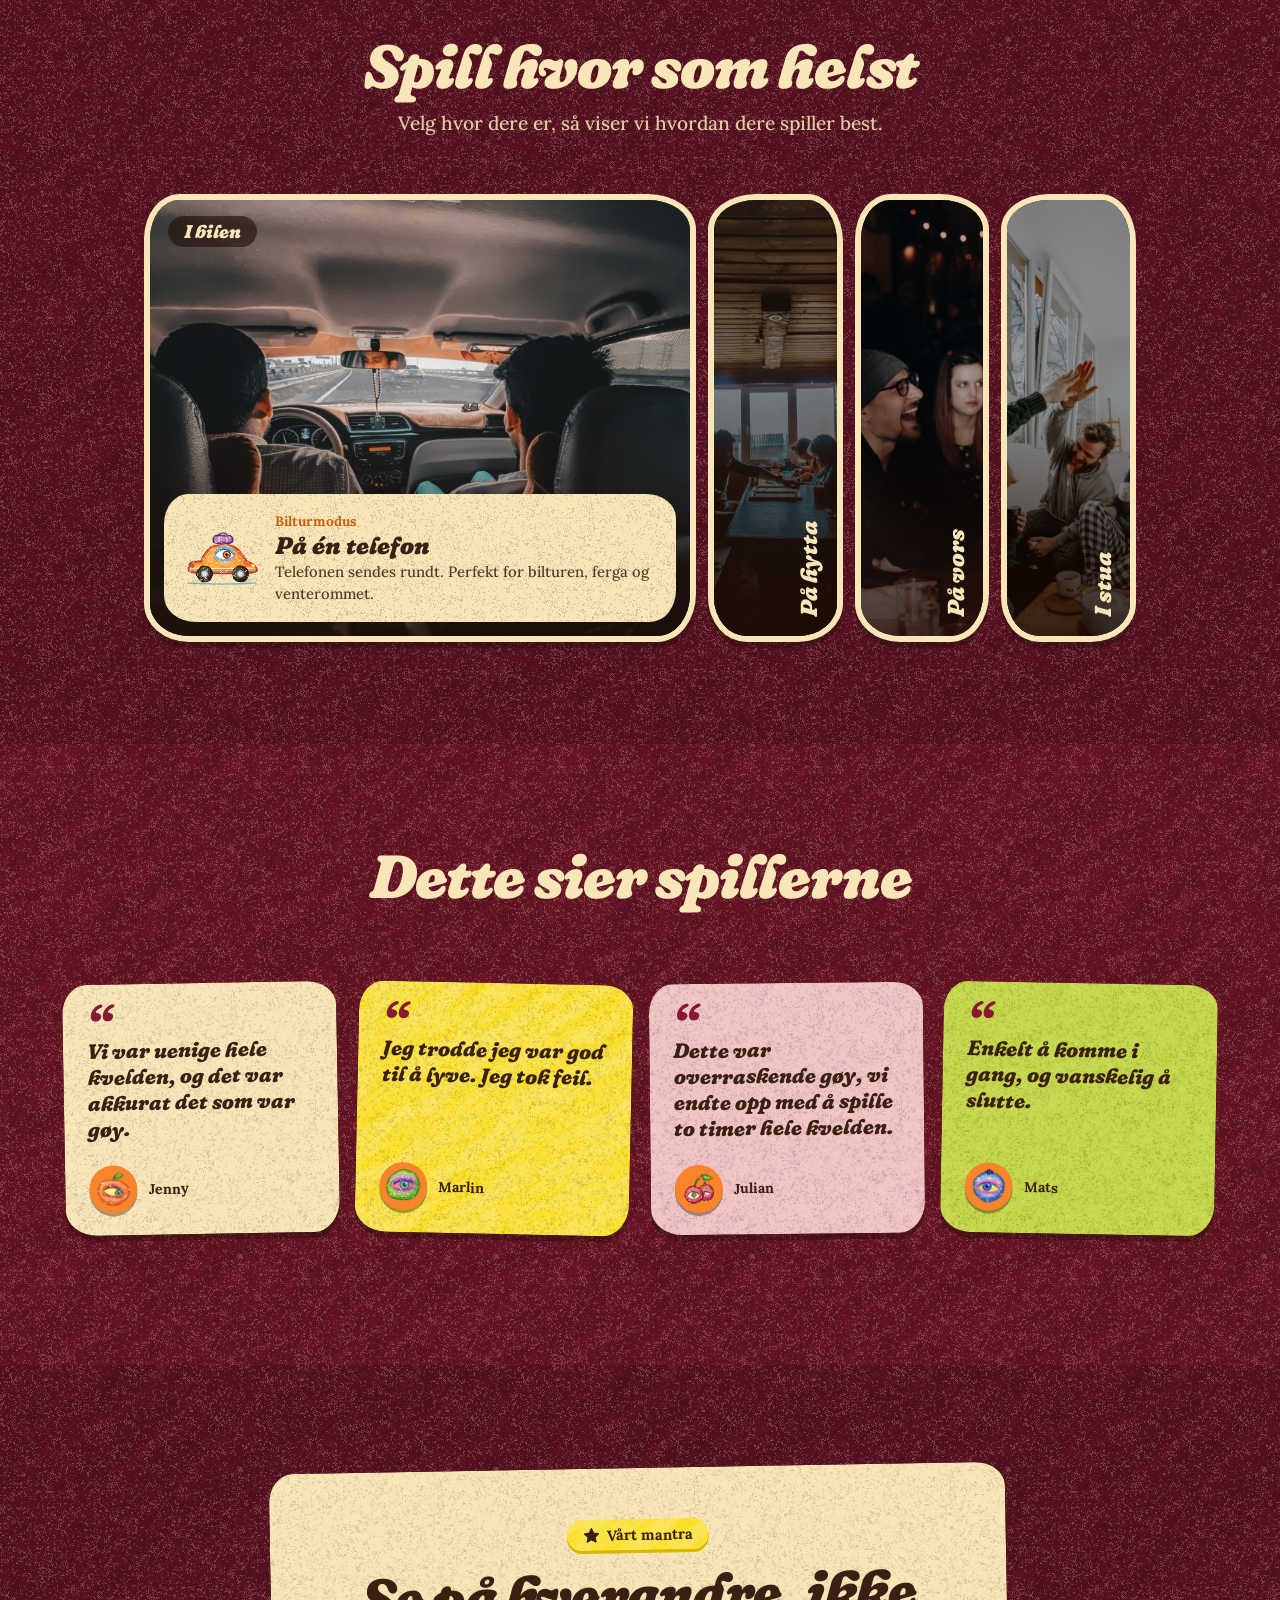
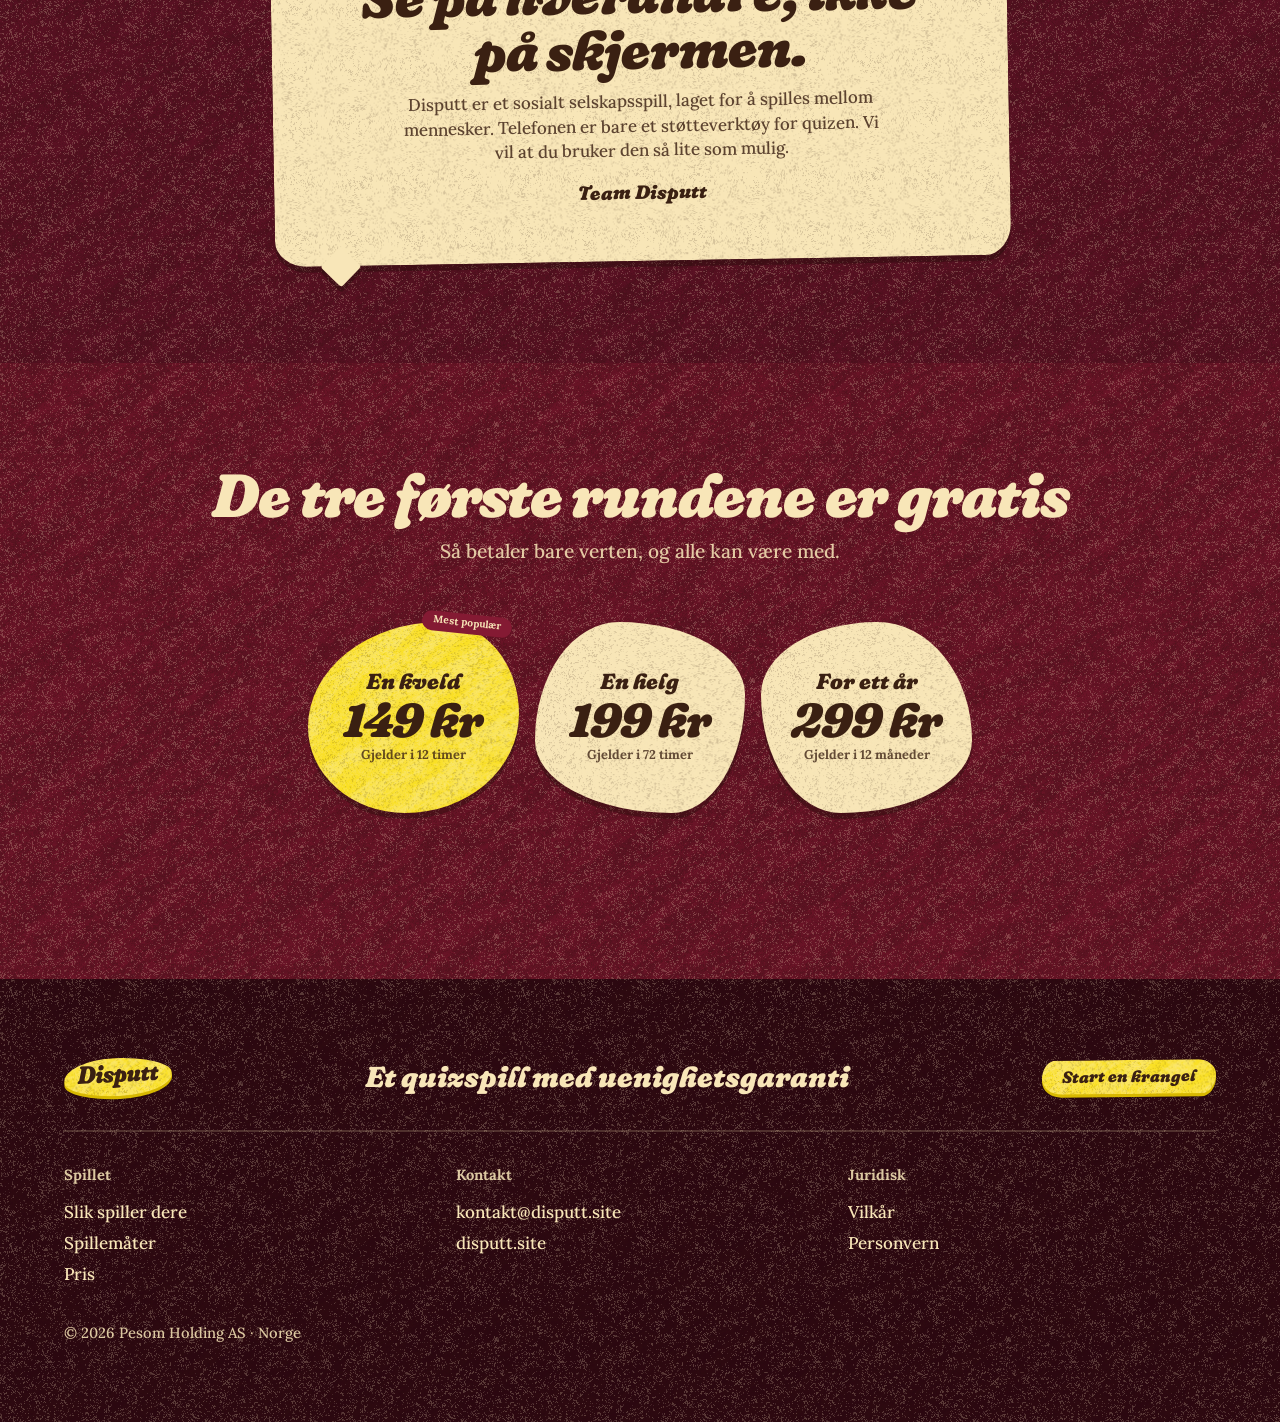
==== commit 56da0f31: "Pilen på forsiden tones ut etter ca. 40 px scrolling; lenkene til css og js har versjonsnummer så mo" ====
--- a/index.html
+++ b/index.html
@@ -26,7 +26,7 @@
 <link rel="stylesheet" href="/css/tokens.css">
 <link rel="stylesheet" href="/css/base.css">
 <link rel="stylesheet" href="/css/components.css">
-<link rel="stylesheet" href="/css/landing.css">
+<link rel="stylesheet" href="/css/landing.css?v=b32e9cce">
 <style>
 
 .zz { display: grid; grid-template-columns: 1fr 1.1fr; gap: clamp(2rem, 6vw, 6rem); align-items: center; }
@@ -290,7 +290,7 @@
     <p class="ft-legal">© 2026 Pesom Holding AS · Norge</p>
   </div>
 </footer>
-<script src="/js/landing.js"></script>
+<script src="/js/landing.js?v=03b93185"></script>
 <script type="module">
 
 // The game's own animated rules ("Slik spiller dere"), drawn by the same Preact component the game uses (public/js/regler/).
--- a/css/landing.css
+++ b/css/landing.css
@@ -145,7 +145,10 @@
 /* ---- hero: a smaller button and the little arrow under it (2026-11-06) ---- */
 body .hero .btn--slim { min-height: 3.2rem; padding: 0.35rem 2.1rem 0.45rem; font-size: 1.55rem; }
 body .hero .cta { gap: 0; }
-body .hero .cue { margin-top: 1.1rem; }
+/* the arrow is fixed 20 px above the bottom edge of the screen while the hero is in view; the space it took in the flow is kept, so nothing moves */
+body .hero .cta { padding-bottom: 3.7rem; }
+body .hero .cue { animation: none; position: fixed; z-index: 50; left: 50%; translate: -50% 0; bottom: calc(20px + env(safe-area-inset-bottom, 0px)); margin: 0; transition: opacity 0.35s; }
+body .hero .cue.off { opacity: 0; pointer-events: none; }
 @media (max-width: 40rem) {
   /* everything 30 px higher: 30 px less above, 30 px more below (the content is centred in the screen, so the two together move it 30 px) */
   body .hero { padding-top: calc(5.2rem - 30px); padding-bottom: calc(2.6rem + 30px); }
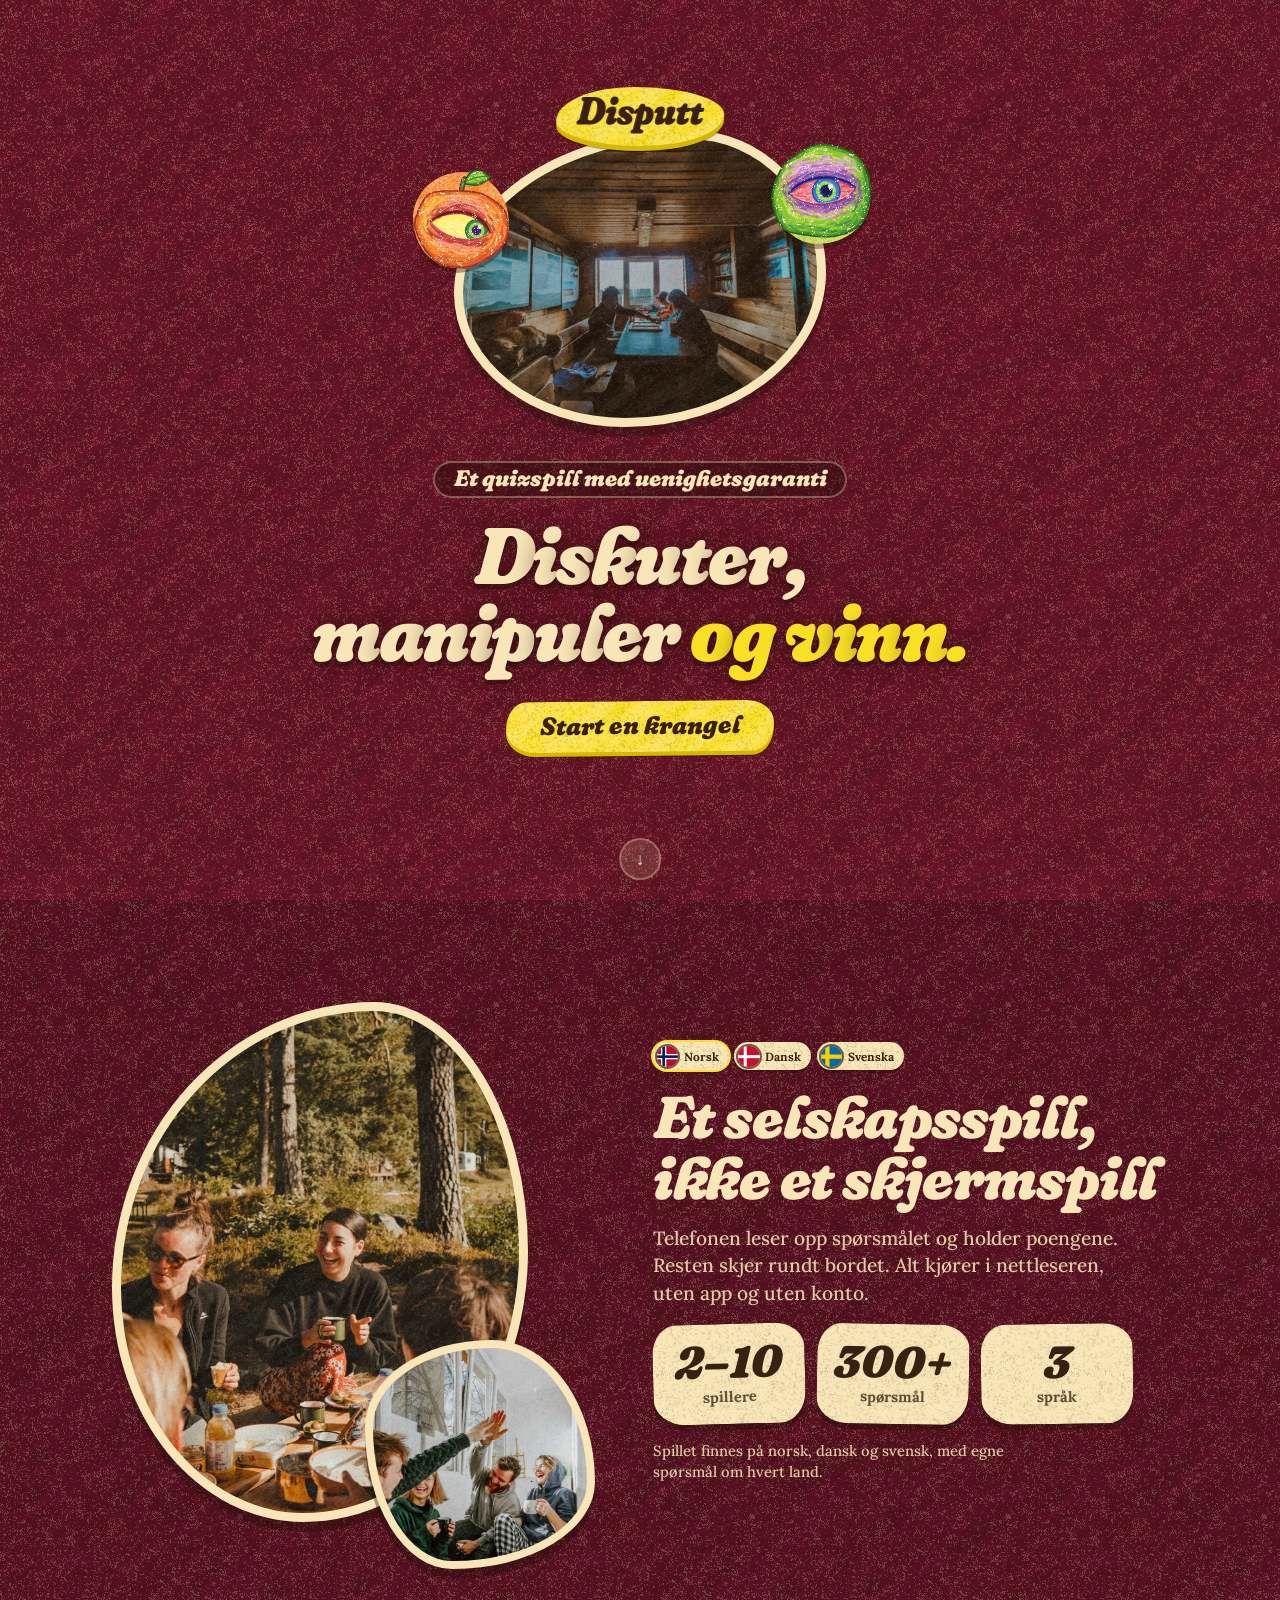
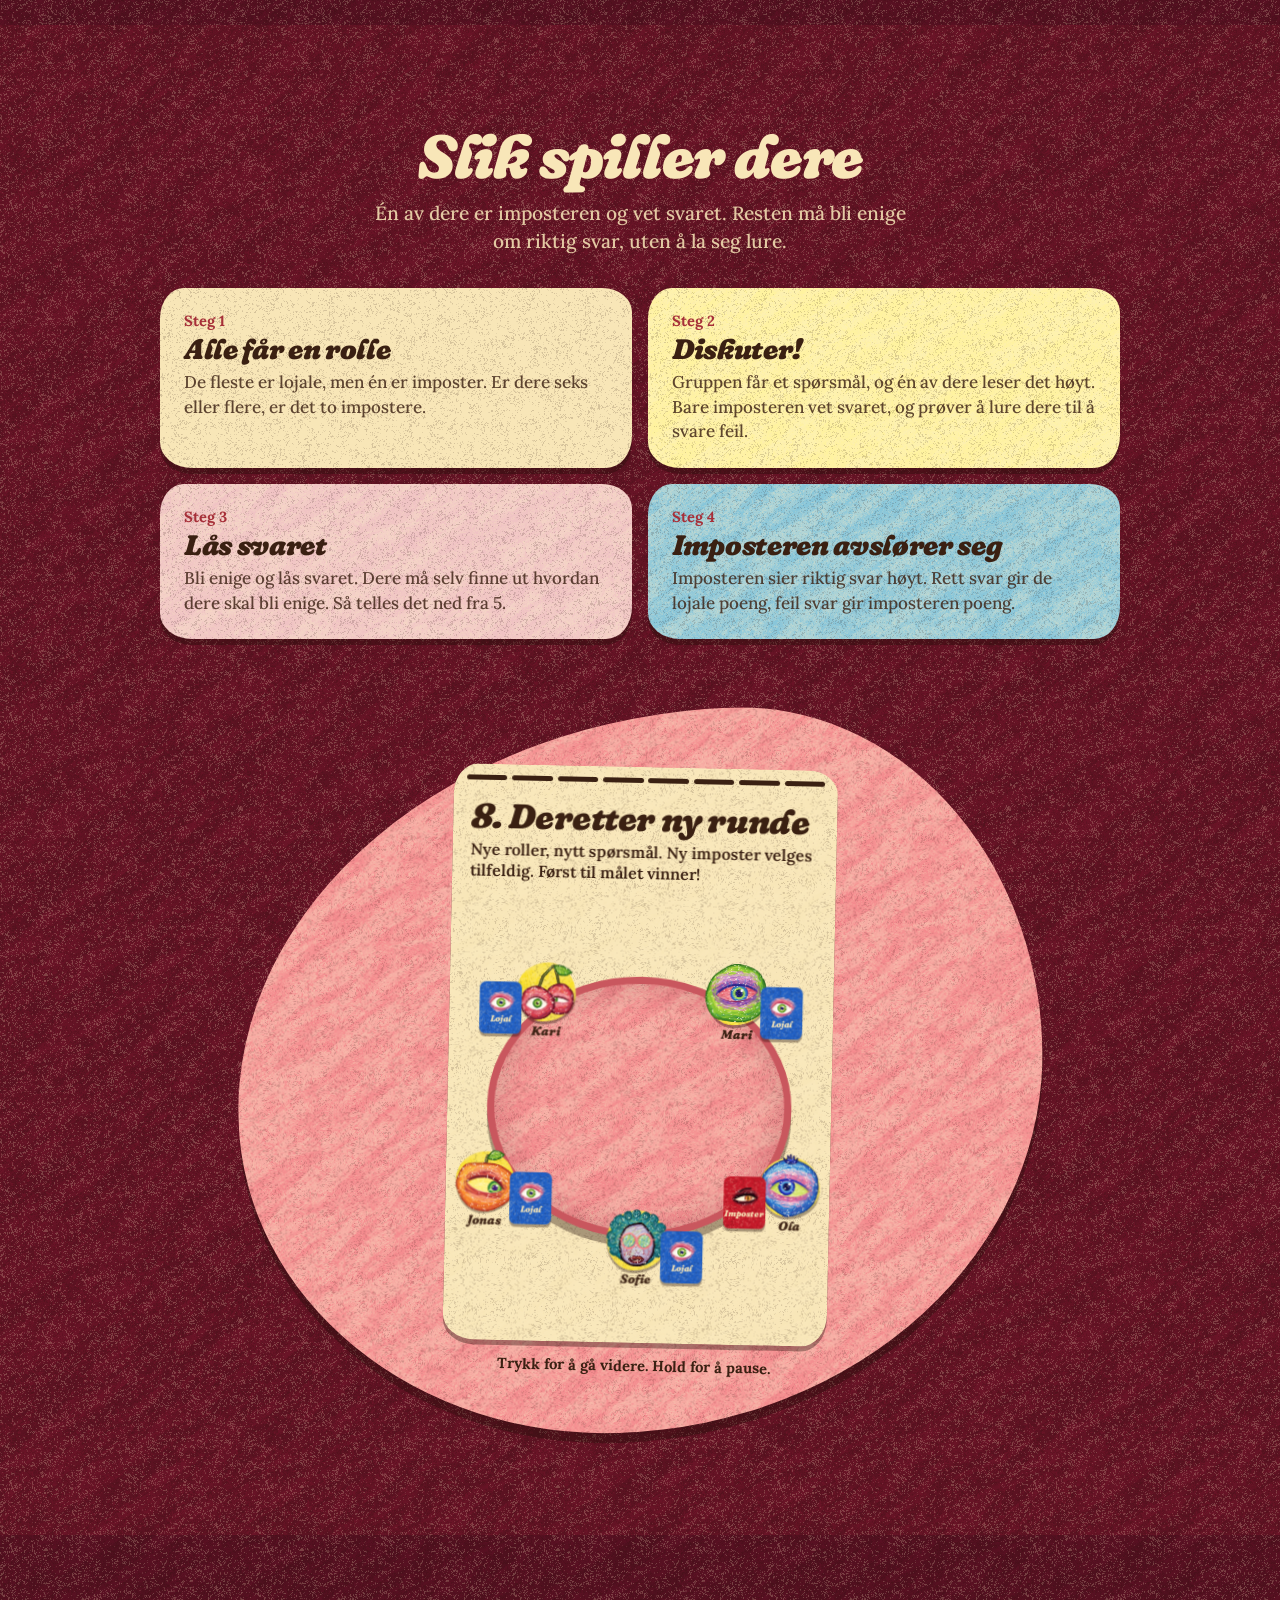
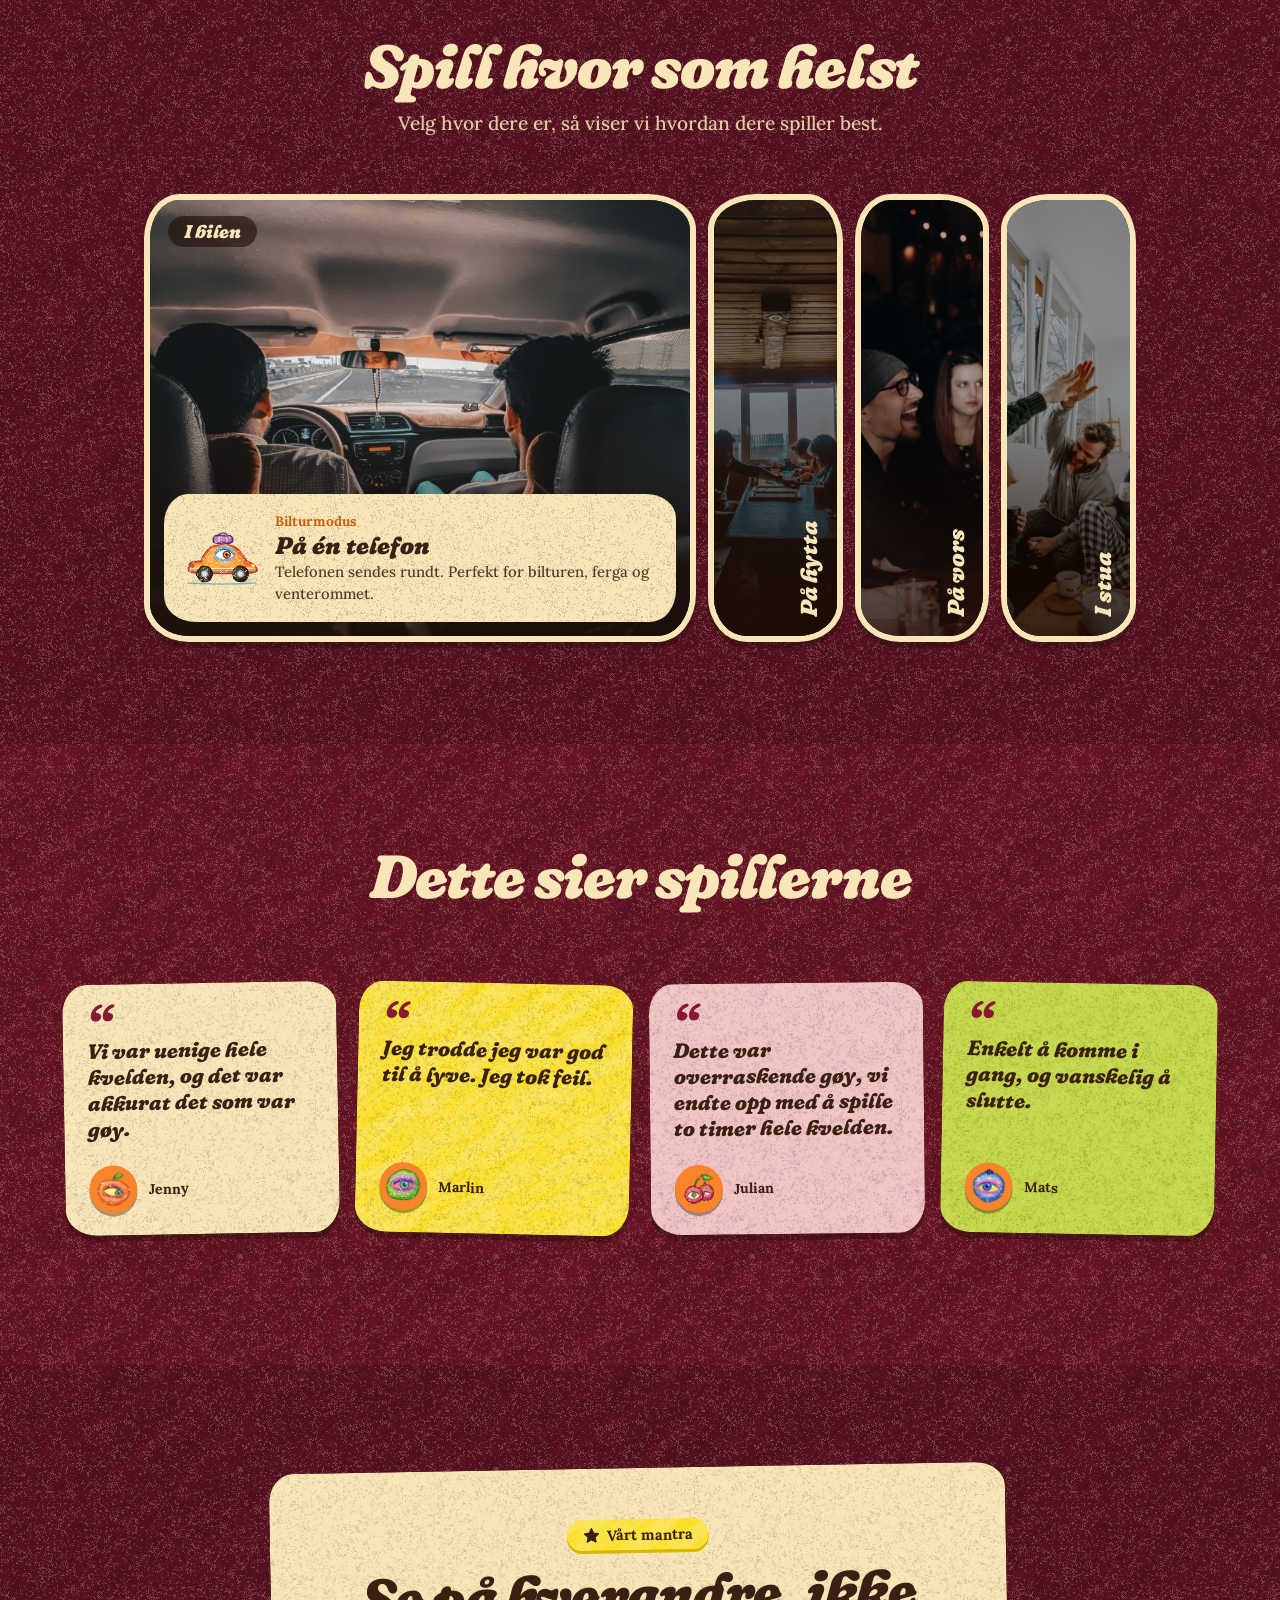
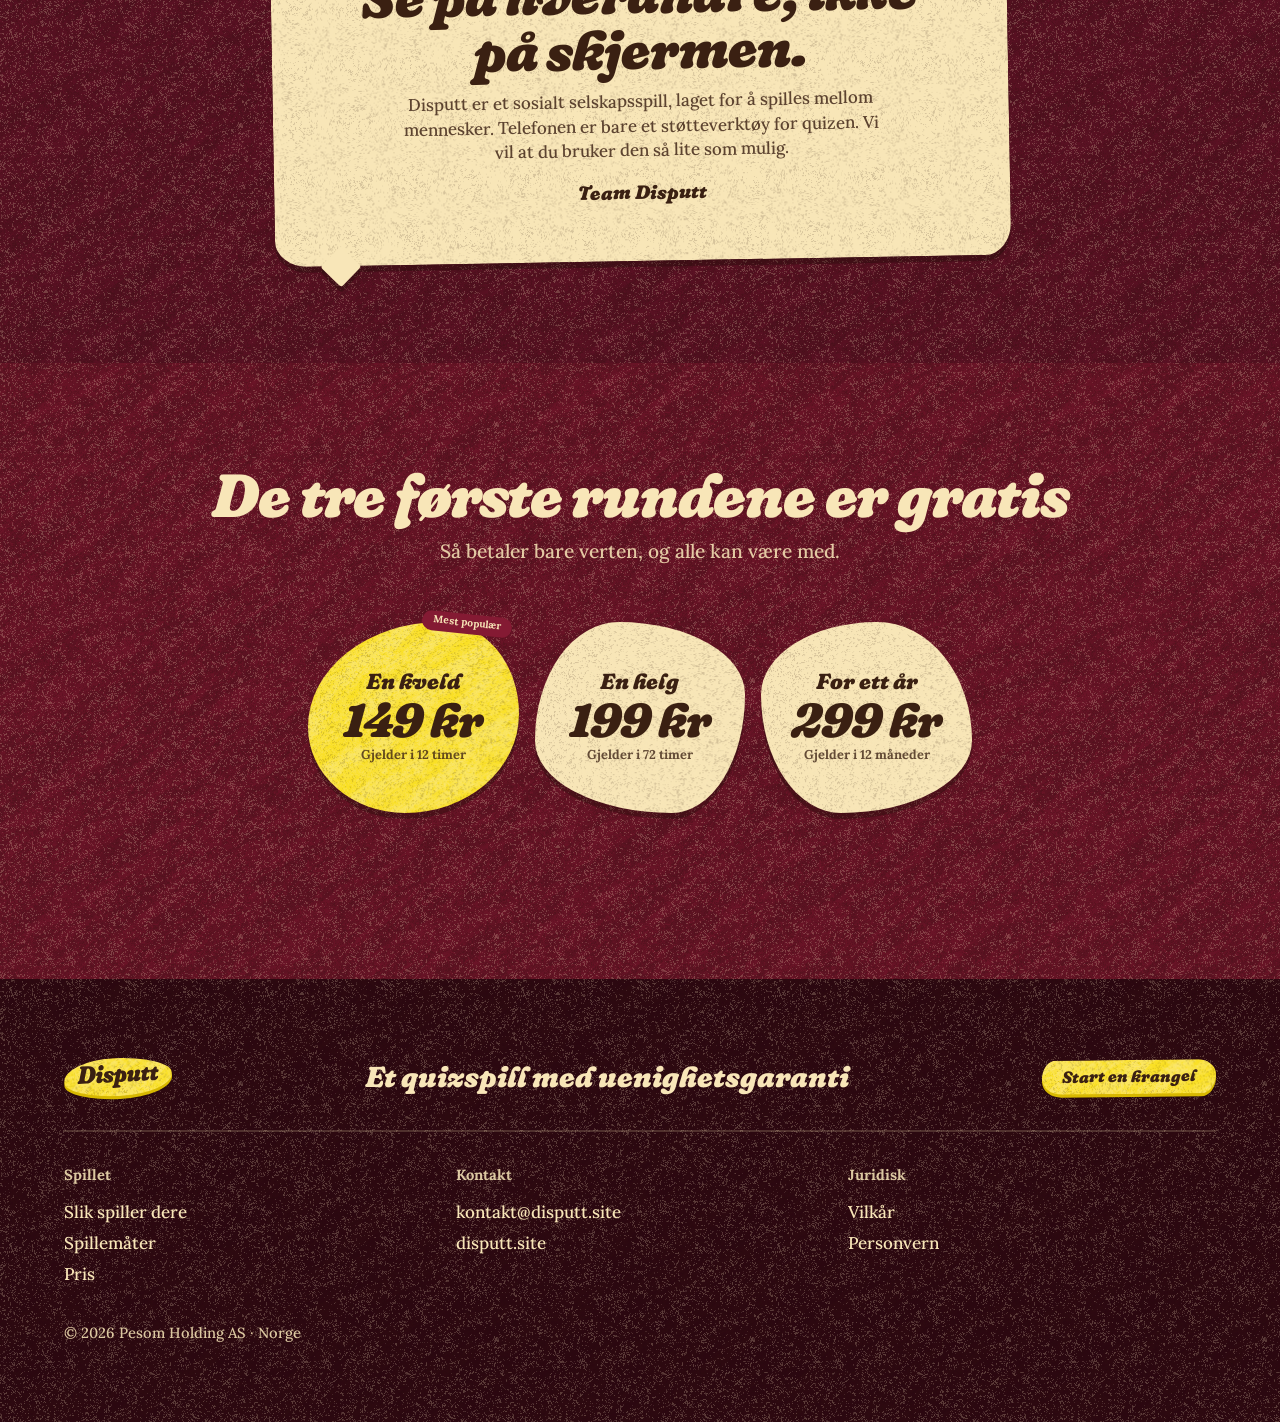
==== commit b772f70e: "«300+ spørsmål» i stedet for «250+» (norsk, dansk og svensk) Co-Authored-By: Claude Sonnet 5.5 <nore" ====
--- a/index.html
+++ b/index.html
@@ -253,7 +253,7 @@
 <main class="v1">
 <section id="om" class="sec alt"><div class="wrap zz">
   <div class="duo rv"><figure class="blob"><img src="/img/camping.jpg" alt="" style="object-position:50% 52%"></figure><figure class="blob blob--c duo-b"><img src="/img/stue.jpg" alt="" style="object-position:55% 52%"></figure></div>
-  <div class="zt"><div class="lrow rv"><a class="lchip" href="/" aria-current="page" data-sprak="no" hreflang="nb"><span class="lflag"><svg viewBox="0 0 22 16" preserveAspectRatio="xMidYMid slice"><rect width="22" height="16" fill="#ba0c2f"/><rect x="6" width="4" height="16" fill="#fff"/><rect y="6" width="22" height="4" fill="#fff"/><rect x="7" width="2" height="16" fill="#00205b"/><rect y="7" width="22" height="2" fill="#00205b"/></svg></span>Norsk</a><a class="lchip" href="/da/" data-sprak="da" hreflang="da"><span class="lflag"><svg viewBox="0 0 37 28" preserveAspectRatio="xMidYMid slice"><rect width="37" height="28" fill="#c8102e"/><rect x="12" width="4" height="28" fill="#fff"/><rect y="12" width="37" height="4" fill="#fff"/></svg></span>Dansk</a><a class="lchip" href="/sv/" data-sprak="sv" hreflang="sv"><span class="lflag"><svg viewBox="0 0 16 10" preserveAspectRatio="xMidYMid slice"><rect width="16" height="10" fill="#006aa7"/><rect x="5" width="2" height="10" fill="#fecc02"/><rect y="4" width="16" height="2" fill="#fecc02"/></svg></span>Svenska</a></div><h2 class="big">Et selskapsspill, ikke et skjermspill</h2><p class="lead rv">Telefonen leser opp spørsmålet og holder poengene. Resten skjer rundt bordet. Alt kjører i nettleseren, uten app og uten konto.</p><div class="numbox"><div class="card card--paper rv" style="--d:0.0s"><b>2–10</b><span>spillere</span></div><div class="card card--paper rv" style="--d:0.1s"><b>250+</b><span>spørsmål</span></div><div class="card card--paper rv" style="--d:0.2s"><b>3</b><span>språk</span></div></div><div class="langs rv"><p>Spillet finnes på norsk, dansk og svensk, med egne spørsmål om hvert land.</p></div></div>
+  <div class="zt"><div class="lrow rv"><a class="lchip" href="/" aria-current="page" data-sprak="no" hreflang="nb"><span class="lflag"><svg viewBox="0 0 22 16" preserveAspectRatio="xMidYMid slice"><rect width="22" height="16" fill="#ba0c2f"/><rect x="6" width="4" height="16" fill="#fff"/><rect y="6" width="22" height="4" fill="#fff"/><rect x="7" width="2" height="16" fill="#00205b"/><rect y="7" width="22" height="2" fill="#00205b"/></svg></span>Norsk</a><a class="lchip" href="/da/" data-sprak="da" hreflang="da"><span class="lflag"><svg viewBox="0 0 37 28" preserveAspectRatio="xMidYMid slice"><rect width="37" height="28" fill="#c8102e"/><rect x="12" width="4" height="28" fill="#fff"/><rect y="12" width="37" height="4" fill="#fff"/></svg></span>Dansk</a><a class="lchip" href="/sv/" data-sprak="sv" hreflang="sv"><span class="lflag"><svg viewBox="0 0 16 10" preserveAspectRatio="xMidYMid slice"><rect width="16" height="10" fill="#006aa7"/><rect x="5" width="2" height="10" fill="#fecc02"/><rect y="4" width="16" height="2" fill="#fecc02"/></svg></span>Svenska</a></div><h2 class="big">Et selskapsspill, ikke et skjermspill</h2><p class="lead rv">Telefonen leser opp spørsmålet og holder poengene. Resten skjer rundt bordet. Alt kjører i nettleseren, uten app og uten konto.</p><div class="numbox"><div class="card card--paper rv" style="--d:0.0s"><b>2–10</b><span>spillere</span></div><div class="card card--paper rv" style="--d:0.1s"><b>300+</b><span>spørsmål</span></div><div class="card card--paper rv" style="--d:0.2s"><b>3</b><span>språk</span></div></div><div class="langs rv"><p>Spillet finnes på norsk, dansk og svensk, med egne spørsmål om hvert land.</p></div></div>
 </div></section>
 
 <section id="slik" class="sec"><div class="wrap mid"><div class="slik-head"><h2 class="h2">Slik spiller dere</h2><p class="lead rv">Én av dere er imposteren og vet svaret. Resten må bli enige om riktig svar, uten å la seg lure.</p></div><ol class="steps4"><li class="rv" style="--d:0.0s"><span class="n">Steg 1</span><div><h3>Alle får en rolle</h3><p>De fleste er lojale, men én er imposter. Er dere seks eller flere, er det to impostere.</p></div></li><li class="rv" style="--d:0.08s"><span class="n">Steg 2</span><div><h3>Diskuter!</h3><p>Gruppen får et spørsmål, og én av dere leser det høyt. Bare imposteren vet svaret, og prøver å lure dere til å svare feil.</p></div></li><li class="rv" style="--d:0.16s"><span class="n">Steg 3</span><div><h3>Lås svaret</h3><p>Bli enige og lås svaret. Dere må selv finne ut hvordan dere skal bli enige. Så telles det ned fra 5.</p></div></li><li class="rv" style="--d:0.24s"><span class="n">Steg 4</span><div><h3>Imposteren avslører seg</h3><p>Imposteren sier riktig svar høyt. Rett svar gir de lojale poeng, feil svar gir imposteren poeng.</p></div></li></ol><div class="spot below rv"><div class="story-col"><div id="rules" aria-label="Slik spiller dere" translate="no"></div><p class="story-hint"><span>Trykk for å gå videre.</span> <span>Hold for å pause.</span></p></div></div></div></section>
